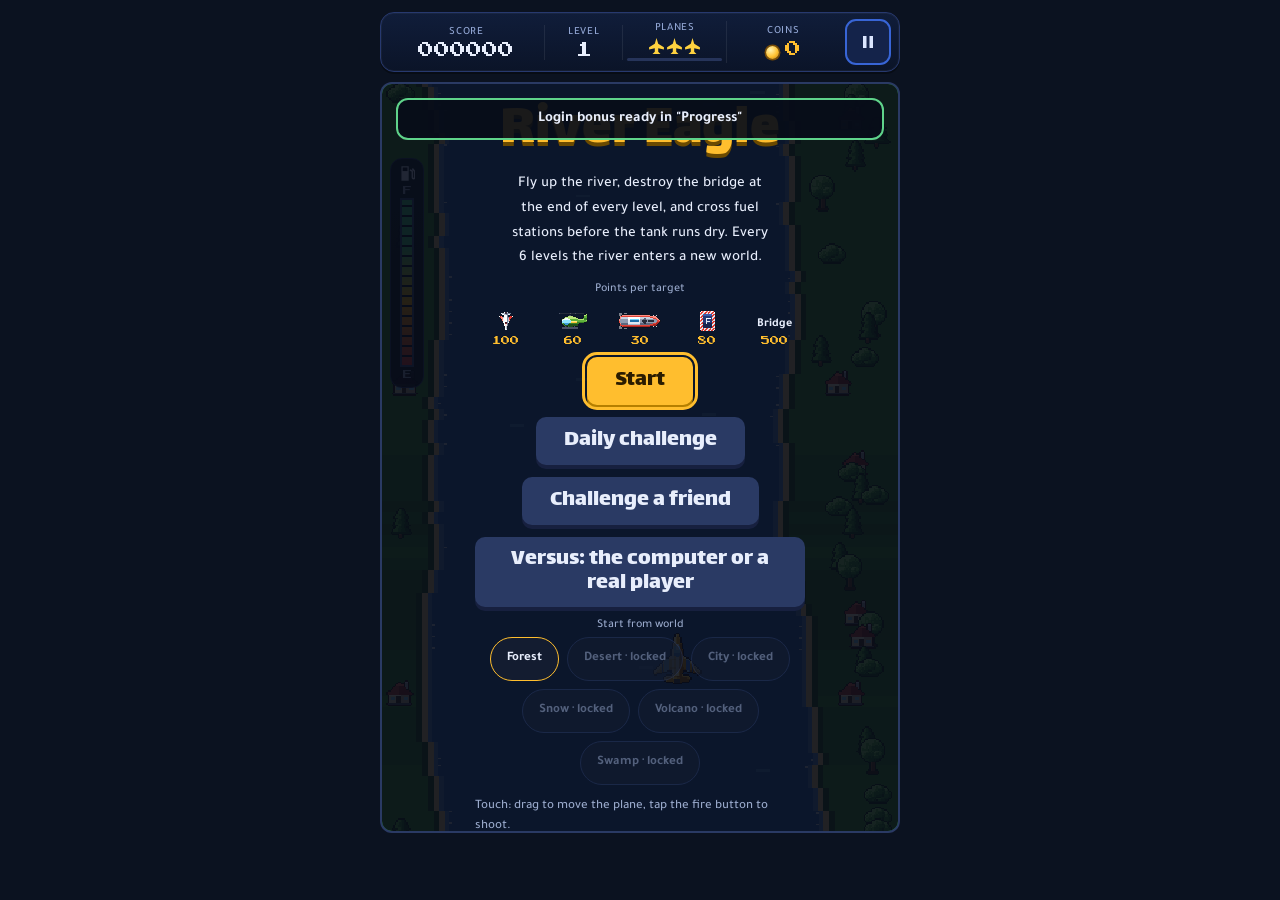
==== index.html @ c07a30f9 "Deploy web build" ====
<!doctype html>
<html lang="ar" dir="rtl">
<head>
<meta charset="utf-8">
<meta name="viewport" content="width=device-width,initial-scale=1,maximum-scale=1,viewport-fit=cover">
<meta name="theme-color" content="#0b1220">
<link rel="manifest" href="manifest.webmanifest">
<link rel="icon" href="icon.svg" type="image/svg+xml">
<title>نسر النهر</title>
  <script type="module" crossorigin src="./assets/main-BasZvUx_.js"></script>
  <link rel="modulepreload" crossorigin href="./assets/music-DM7tjJRj.js">
  <link rel="stylesheet" crossorigin href="./assets/main-DA-NVvBD.css">
</head>
<body>
<div id="app" dir="rtl" lang="ar">
  <header class="hud">
    <div class="stat"><span class="lbl" data-i18n="hud.score"></span><span class="num" id="score">0</span></div>
    <div class="stat"><span class="lbl" data-i18n="hud.level"></span><span class="num" id="level">1</span></div>
    <div class="stat">
      <span class="lbl" data-i18n="hud.planes"></span>
      <div class="lives" id="lives" dir="ltr"></div>
      <div class="lifebar" data-i18n-title="hud.lifeBar"><i id="lifeFill"></i></div>
    </div>
    <div class="stat"><span class="lbl" data-i18n="hud.coins"></span><span class="num coinnum" id="coins">0</span></div>
    <button class="iconbtn" id="pauseBtn" type="button" data-i18n-aria="hud.pause">
      <svg viewBox="0 0 14 14" width="14" height="14" aria-hidden="true"><rect x="2" y="1" width="3.5" height="12" fill="currentColor"/><rect x="8.5" y="1" width="3.5" height="12" fill="currentColor"/></svg>
    </button>
  </header>

  <main class="stage" id="stage">
    <canvas id="cv" width="360" height="520" data-i18n-aria="hud.canvasAria"></canvas>
    <div class="banner" id="banner" aria-live="polite"></div>
    <div class="buffs" id="buffs"></div>
    <div class="mult" id="mult" hidden></div>
    <div class="hint" id="hint" hidden aria-live="polite"></div>
    <div class="toast" id="toast" hidden role="status" aria-live="polite"></div>
    <div class="gauge" id="gauge">
      <span class="gl" data-i18n-aria="hud.fuel" role="img"><svg viewBox="0 0 12 14" width="15" height="17" aria-hidden="true"><path d="M1 1h6v12H1z" fill="currentColor"/><path d="M8 4l2 1.2v5a1 1 0 0 0 2 0V5.2L10 3" fill="none" stroke="currentColor" stroke-width="1.3"/><rect x="2" y="2" width="4" height="3" fill="#0b1220"/></svg></span>
      <div class="meter"><span>E</span><div class="bar"><i id="fuelFill"></i></div><span>F</span></div>
    </div>
    <button class="special" id="special" type="button" hidden data-i18n-aria="hud.specialAria"></button>
    <div class="dock" id="dock" hidden>
      <div class="dock-fire" id="dockFire"></div>
      <div class="dock-mid">
        <span class="dm-label" data-i18n="hud.mission"></span>
        <div class="dm-top"><span class="dm-title" id="cpTitle"></span></div>
        <div class="cp-bar"><i id="cpFill"></i></div>
        <div class="dm-nums" id="cpNums"></div>
      </div>
      <div class="dock-mode">
        <span class="dm-label" data-i18n="hud.fireMode"></span>
        <div class="seg2" id="fireMode" role="group" data-i18n-aria="hud.fireMode">
          <button type="button" id="fmManual" data-i18n="hud.fmManual"></button>
          <button type="button" id="fmAuto" data-i18n="hud.fmAuto"></button>
        </div>
      </div>
    </div>
    <button class="autotog" id="autoTog" type="button" aria-pressed="false"></button>
    <button class="fire" id="fire" type="button" data-i18n="hud.fire" data-i18n-aria="hud.fireAria"></button>

    <section class="panel" id="menu">
      <div class="card">
        <h1 data-i18n="app.title"></h1>
        <p class="lead" data-i18n="menu.lead"></p>
        <div class="legend">
          <span class="lbl" data-i18n="menu.points"></span>
          <div class="pts" id="pts"></div>
        </div>
        <button class="btn" id="start" type="button" data-i18n="menu.start"></button>
        <button class="btn alt" id="dailyBtn" type="button" data-i18n="menu.daily"></button>
        <button class="btn alt" id="vsBtn" type="button" data-i18n="menu.versus"></button>
        <button class="btn alt" id="duelBtn" type="button" data-i18n="menu.duel"></button>
        <div class="pick">
          <span class="lbl" data-i18n="menu.startFrom"></span>
          <div class="opts" id="worldPick"></div>
        </div>
        <ul class="how">
          <li data-i18n="menu.howTouch"></li>
          <li data-i18n="menu.howKeys"></li>
          <li data-i18n="menu.howLives" data-i18n-params='{"score":5000}'></li>
          <li data-i18n="menu.howPower"></li>
        </ul>
        <div class="best">
          <span><span data-i18n="menu.best"></span> <b id="best">0</b></span>
          <div class="opts">
            <button class="chip" id="hangarBtn" type="button"></button>
            <button class="chip" id="progressBtn" type="button"></button>
            <button class="chip" id="settingsBtn" type="button" data-i18n="menu.settings"></button>
            <button class="chip" id="hallBtn" type="button" data-i18n="menu.hall"></button>
          </div>
        </div>
      </div>
    </section>

    <section class="panel" id="pause" hidden>
      <div class="card">
        <h2 data-i18n="pause.title"></h2>
        <button class="btn" id="resume" type="button" data-i18n="pause.resume"></button>
        <div class="opts">
          <button class="chip" id="pauseSettings" type="button" data-i18n="menu.settings"></button>
          <button class="chip" id="pauseQuit" type="button" data-i18n="pause.menu"></button>
        </div>
      </div>
    </section>

    <section class="panel" id="over" hidden>
      <div class="card">
        <h2 data-i18n="over.title"></h2>
        <div class="result">
          <div><span class="lbl" data-i18n="over.score"></span><b id="goScore">0</b></div>
          <div><span class="lbl" data-i18n="over.level"></span><b id="goLevel">1</b></div>
        </div>
        <p class="newbest" id="goNew" hidden data-i18n="over.newBest"></p>
        <p class="lbl" id="goPractice" hidden data-i18n="over.practice"></p>
        <form class="nameform" id="nameForm" hidden>
          <label class="lbl" for="nameInput" data-i18n="over.nameLabel"></label>
          <div class="row">
            <input id="nameInput" maxlength="12" autocomplete="off" data-i18n-ph="over.namePlaceholder">
            <button class="chip" type="submit" data-i18n="over.nameSave"></button>
          </div>
        </form>
        <p class="goal" id="goGoal"></p>
        <div class="publish" id="publishRow" hidden>
          <input id="pubName" maxlength="12" autocomplete="off" hidden data-i18n-ph="over.namePlaceholder">
          <button class="chip" id="publishBtn" type="button" data-i18n="over.publish"></button>
          <span class="lbl" id="publishStatus"></span>
        </div>
        <div class="hof" id="hofOver"></div>
        <button class="btn alt" id="overContinue" type="button" hidden data-i18n="ad.continue"></button>
        <button class="chip" id="overNoAds" type="button" hidden data-i18n="shop.removeAdsShort"></button>
        <button class="btn" id="again" type="button" data-i18n="over.again"></button>
      </div>
    </section>

    <section class="panel" id="levelEnd" hidden>
      <div class="card">
        <h2 id="leTitle"></h2>
        <div class="stars" id="leStars" role="img"></div>
        <ul class="starlist" id="leList"></ul>
        <p class="goal" id="leCoins"></p>
        <div class="result three">
          <div><span class="lbl" data-i18n="level.score"></span><b id="leScore">0</b></div>
          <div><span class="lbl" data-i18n="level.fuel"></span><b id="leFuel">0</b></div>
          <div><span class="lbl" data-i18n="level.deaths"></span><b id="leDeaths">0</b></div>
        </div>
        <button class="btn alt" id="leDouble" type="button" hidden data-i18n="ad.double"></button>
        <button class="btn" id="leNext" type="button" data-i18n="level.next"></button>
      </div>
    </section>

    <section class="panel" id="hangar" hidden>
      <div class="card">
        <h2 data-i18n="hangar.title"></h2>
        <p class="coinsline"><span data-i18n="hangar.coins"></span> <b id="hgCoins">0</b></p>
        <h3 class="hgh" data-i18n="hangar.upgrades"></h3>
        <div class="hglist" id="hgUp"></div>
        <h3 class="hgh" data-i18n="hangar.weapons"></h3>
        <div class="hglist" id="hgWeapons"></div>
        <h3 class="hgh" data-i18n="hangar.skins"></h3>
        <p class="lbl hintline" data-i18n="hangar.skinNote"></p>
        <div class="skins" id="hgSkins"></div>
        <button class="btn" id="hgBack" type="button" data-i18n="hall.back"></button>
      </div>
    </section>

    <section class="panel" id="settings" hidden>
      <div class="card">
        <h2 data-i18n="set.title"></h2>
        <div class="setlist">
          <label class="setrow"><span data-i18n="set.sfx"></span><input type="range" id="setSfx" min="0" max="100" step="5"></label>
          <label class="setrow"><span data-i18n="set.music"></span><input type="range" id="setMusic" min="0" max="100" step="5"></label>
          <label class="setrow"><span data-i18n="set.sens"></span><input type="range" id="setSens" min="8" max="16" step="1"></label>
          <div class="setrow"><span data-i18n="set.hand"></span>
            <span class="seg">
              <button class="chip" id="setHandR" type="button" aria-pressed="true" data-i18n="set.handRight"></button>
              <button class="chip" id="setHandL" type="button" aria-pressed="false" data-i18n="set.handLeft"></button>
            </span>
          </div>
          <p class="lbl hintline" data-i18n="set.handHint"></p>
          <div class="setrow"><span data-i18n="set.vibration"></span><button class="switch" id="setVib" type="button" role="switch" aria-checked="true"></button></div>
          <div class="setrow"><span data-i18n="set.auto"></span><button class="switch" id="setAuto" type="button" role="switch" aria-checked="false"></button></div>
          <div class="setrow"><span data-i18n="set.oneHand"></span><button class="switch" id="setOne" type="button" role="switch" aria-checked="false"></button></div>
          <div class="setrow"><span data-i18n="set.reduceFx"></span><button class="switch" id="setFx" type="button" role="switch" aria-checked="false"></button></div>
          <p class="lbl hintline" data-i18n="set.reduceFxHint"></p>
          <div class="setrow"><span data-i18n="opt.language"></span><button class="chip" id="setLang" type="button"></button></div>
          <div id="shopBox" hidden>
            <h3 class="sub" data-i18n="shop.title"></h3>
            <div class="setrow"><button class="chip wide" id="shop_remove_ads" type="button"></button></div>
            <div class="setrow"><button class="chip wide" id="shop_skin_pack" type="button"></button></div>
            <div class="setrow"><button class="chip" id="shopRestore" type="button" data-i18n="shop.restore"></button></div>
            <p class="lbl hintline" data-i18n="shop.hint"></p>
            <div class="setrow"><span data-i18n="set.stats"></span><button class="switch" id="setStats" type="button" role="switch" aria-checked="true"></button></div>
            <p class="lbl hintline" data-i18n="set.statsHint"></p>
            <div class="setrow"><button class="chip" id="shopPrivacyOpts" type="button" hidden data-i18n="shop.privacyOptions"></button></div>
          </div>
          <div class="setrow legal"><a class="chip" id="legalPrivacy" href="privacy.html" target="_blank" rel="noopener" data-i18n="legal.privacy"></a><a class="chip" href="licenses.html" target="_blank" rel="noopener" data-i18n="legal.licenses"></a></div>
          <div class="setrow"><button class="chip" id="deleteData" type="button" data-i18n="legal.deleteData"></button></div>
          <p class="lbl hintline" id="deleteStatus" data-i18n="legal.deleteHint"></p>
          <div class="setrow"><button class="chip" id="setTutorial" type="button" data-i18n="set.replayTutorial"></button></div>
        </div>
        <button class="btn" id="setBack" type="button" data-i18n="hall.back"></button>
      </div>
    </section>

    <section class="panel" id="hall" hidden>
      <div class="card">
        <h2 data-i18n="hall.title"></h2>
        <div class="tabs" id="hallTabs" role="tablist">
          <button class="chip" type="button" role="tab" data-board="local" data-i18n="board.local"></button>
          <button class="chip" type="button" role="tab" data-board="daily" data-i18n="board.daily"></button>
          <button class="chip" type="button" role="tab" data-board="weekly" data-i18n="board.weekly"></button>
          <button class="chip" type="button" role="tab" data-board="all" data-i18n="board.all"></button>
        </div>
        <p class="lbl hintline" id="hallNote"></p>
        <div class="hof" id="hofBox"></div>
        <button class="btn" id="hallBack" type="button" data-i18n="hall.back"></button>
      </div>
    </section>

    <section class="panel" id="daily" hidden>
      <div class="card">
        <h2 data-i18n="daily.title"></h2>
        <p class="lead" id="dyInfo"></p>
        <div class="result">
          <div><span class="lbl" data-i18n="daily.attempts"></span><b id="dyLeft">3</b></div>
          <div><span class="lbl" data-i18n="daily.best"></span><b id="dyBest">0</b></div>
        </div>
        <button class="btn" id="dyPlay" type="button" data-i18n="daily.play"></button>
        <p class="lbl hintline" data-i18n="daily.rules"></p>
        <h3 class="hgh" data-i18n="board.daily"></h3>
        <p class="lbl hintline" id="dyNote"></p>
        <div class="hof" id="dyBoard"></div>
        <button class="btn" id="dyBack" type="button" data-i18n="hall.back"></button>
      </div>
    </section>

    <section class="panel" id="dailyEnd" hidden>
      <div class="card">
        <h2 data-i18n="daily.endTitle"></h2>
        <div class="result">
          <div><span class="lbl" data-i18n="over.score"></span><b id="deScore">0</b></div>
          <div><span class="lbl" data-i18n="daily.best"></span><b id="deBest">0</b></div>
        </div>
        <p class="newbest" id="deNew" hidden data-i18n="daily.newBest"></p>
        <p class="goal" id="deStatus"></p>
        <form class="nameform" id="deNameForm" hidden>
          <label class="lbl" for="deName" data-i18n="daily.nameNeeded"></label>
          <div class="row">
            <input id="deName" maxlength="12" autocomplete="off" data-i18n-ph="over.namePlaceholder">
            <button class="chip" type="submit" data-i18n="over.nameSave"></button>
          </div>
        </form>
        <p class="goal" id="deVs" hidden></p>
        <button class="chip" id="deShare" type="button" data-i18n="vs.shareDaily"></button>
        <div class="hof" id="deBoard"></div>
        <button class="btn" id="deAgain" type="button"></button>
        <button class="chip" id="deMenu" type="button" data-i18n="pause.menu"></button>
      </div>
    </section>

    <section class="panel" id="duel" hidden>
      <div class="card">
        <h2 data-i18n="duel.title"></h2>
        <p class="lead" data-i18n="duel.lead"></p>
        <h3 class="hgh" data-i18n="duel.vsBot"></h3>
        <div class="row3">
          <button class="btn alt" id="duelEasy" type="button" data-i18n="duel.easy"></button>
          <button class="btn alt" id="duelMedium" type="button" data-i18n="duel.medium"></button>
          <button class="btn alt" id="duelHard" type="button" data-i18n="duel.hard"></button>
        </div>
        <h3 class="hgh" data-i18n="duel.vsOnline"></h3>
        <button class="btn" id="duelQuick" type="button" data-i18n="duel.quick"></button>
        <div class="row">
          <button class="chip" id="duelCreate" type="button" data-i18n="duel.create"></button>
        </div>
        <div class="row">
          <input id="duelCode" maxlength="4" autocomplete="off" autocapitalize="characters" data-i18n-ph="duel.codePh" aria-label="room code">
          <button class="chip" id="duelJoin" type="button" data-i18n="duel.join"></button>
        </div>
        <p class="lbl hintline" id="duelStatus"></p>
        <button class="chip" id="duelSame" type="button" data-i18n="duel.sameDevice"></button>
        <button class="chip" id="duelBack" type="button" data-i18n="hall.back"></button>
      </div>
    </section>

    <section class="panel" id="duelWait" hidden>
      <div class="card">
        <h2 id="dwTitle"></h2>
        <p class="lead" id="dwBody"></p>
        <div class="roomcode" id="dwCode" hidden></div>
        <button class="chip" id="dwShare" type="button" hidden data-i18n="duel.share"></button>
        <button class="btn alt" id="dwCancel" type="button" data-i18n="duel.cancel"></button>
      </div>
    </section>

    <section class="panel" id="lp" hidden>
      <div class="card">
        <h2 data-i18n="lp.title"></h2>
        <ul class="how">
          <li data-i18n="lp.rule1"></li>
          <li data-i18n="lp.rule2"></li>
          <li data-i18n="lp.rule3"></li>
          <li data-i18n="lp.rule4"></li>
          <li data-i18n="lp.rule5"></li>
        </ul>
        <button class="btn" id="lpStart" type="button" data-i18n="lp.start"></button>
        <button class="chip" id="lpBack" type="button" data-i18n="hall.back"></button>
      </div>
    </section>

    <section class="panel" id="lpEnd" hidden>
      <div class="card">
        <h2 id="leWinner"></h2>
        <p class="goal" id="leNote" hidden></p>
        <div class="result">
          <div><span class="lbl" id="lpName1"></span><b id="lpS1">0</b><span class="lbl" id="lpC1"></span></div>
          <div><span class="lbl" id="lpName2"></span><b id="lpS2">0</b><span class="lbl" id="lpC2"></span></div>
        </div>
        <button class="btn" id="lpAgain" type="button" data-i18n="lp.rematch"></button>
        <button class="chip" id="lpMenu" type="button" data-i18n="pause.menu"></button>
      </div>
    </section>

    <section class="panel" id="versus" hidden>
      <div class="card">
        <h2 data-i18n="vs.title"></h2>
        <p class="lead" data-i18n="vs.lead"></p>
        <button class="btn" id="vsCreate" type="button" data-i18n="vs.create"></button>
        <h3 class="hgh" data-i18n="vs.history"></h3>
        <div class="hglist" id="vsHistory"></div>
        <button class="btn" id="vsBack" type="button" data-i18n="hall.back"></button>
      </div>
    </section>

    <section class="panel" id="vsInvite" hidden>
      <div class="card">
        <h2 id="viTitle"></h2>
        <p class="lead" id="viBody"></p>
        <p class="goal" id="viNote"></p>
        <button class="btn" id="viAccept" type="button" data-i18n="vs.accept"></button>
        <button class="chip" id="viDecline" type="button" data-i18n="vs.decline"></button>
      </div>
    </section>

    <section class="panel" id="vsEnd" hidden>
      <div class="card">
        <h2 id="veTitle"></h2>
        <div class="result">
          <div><span class="lbl" data-i18n="vs.you"></span><b id="veMine">0</b></div>
          <div><span class="lbl" id="veTheirsLbl"></span><b id="veTheirs">0</b></div>
        </div>
        <p class="newbest" id="veOutcome" hidden></p>
        <p class="goal" id="veNote"></p>
        <form class="nameform" id="veNameForm" hidden>
          <label class="lbl" for="veName" data-i18n="daily.nameNeeded"></label>
          <div class="row">
            <input id="veName" maxlength="12" autocomplete="off" data-i18n-ph="over.namePlaceholder">
            <button class="chip" type="submit" data-i18n="over.nameSave"></button>
          </div>
        </form>
        <input class="linkbox" id="veLink" readonly hidden>
        <button class="btn" id="veSend" type="button"></button>
        <div class="opts">
          <button class="chip" id="veAgain" type="button" data-i18n="vs.again"></button>
          <button class="chip" id="veNew" type="button" data-i18n="vs.new"></button>
          <button class="chip" id="veMenu" type="button" data-i18n="pause.menu"></button>
        </div>
      </div>
    </section>

    <section class="panel" id="progress" hidden>
      <div class="card">
        <h2 data-i18n="progress.title"></h2>
        <h3 class="hgh" data-i18n="login.title"></h3>
        <div class="logindays" id="pgLogin"></div>
        <button class="btn" id="pgClaim" type="button"></button>
        <h3 class="hgh" data-i18n="missions.title"></h3>
        <div class="hglist" id="pgMissions"></div>
        <h3 class="hgh" data-i18n="event.title"></h3>
        <div class="hglist" id="pgEvent"></div>
        <h3 class="hgh" id="pgAchTitle"></h3>
        <div class="hglist" id="pgAch"></div>
        <button class="btn" id="pgBack" type="button" data-i18n="hall.back"></button>
      </div>
    </section>
  </main>
  <div class="deck" id="deck"><div class="deck-side" id="deckSide"></div></div>
</div>
</body>
</html>
---- assets/main-DA-NVvBD.css ----
@font-face{font-family:Lalezar;font-style:normal;font-display:swap;font-weight:400;src:url(./lalezar-arabic-400-normal-D6_F3AeY.woff2)format("woff2"),url(./lalezar-arabic-400-normal-BT7j_n2X.woff)format("woff");unicode-range:U+6??,U+750-77F,U+870-88E,U+890-891,U+897-8E1,U+8E3-8FF,U+200C-200E,U+2010-2011,U+204F,U+2E41,U+FB50-FDFF,U+FE70-FE74,U+FE76-FEFC,U+102E0-102FB,U+10E60-10E7E,U+10EC2-10EC4,U+10EFC-10EFF,U+1EE00-1EE03,U+1EE05-1EE1F,U+1EE21-1EE22,U+1EE24,U+1EE27,U+1EE29-1EE32,U+1EE34-1EE37,U+1EE39,U+1EE3B,U+1EE42,U+1EE47,U+1EE49,U+1EE4B,U+1EE4D-1EE4F,U+1EE51-1EE52,U+1EE54,U+1EE57,U+1EE59,U+1EE5B,U+1EE5D,U+1EE5F,U+1EE61-1EE62,U+1EE64,U+1EE67-1EE6A,U+1EE6C-1EE72,U+1EE74-1EE77,U+1EE79-1EE7C,U+1EE7E,U+1EE80-1EE89,U+1EE8B-1EE9B,U+1EEA1-1EEA3,U+1EEA5-1EEA9,U+1EEAB-1EEBB,U+1EEF0-1EEF1}@font-face{font-family:Lalezar;font-style:normal;font-display:swap;font-weight:400;src:url(./lalezar-vietnamese-400-normal-ScipispP.woff2)format("woff2"),url(./lalezar-vietnamese-400-normal-DXhD3tbU.woff)format("woff");unicode-range:U+102-103,U+110-111,U+128-129,U+168-169,U+1A0-1A1,U+1AF-1B0,U+300-301,U+303-304,U+308-309,U+323,U+329,U+1EA0-1EF9,U+20AB}@font-face{font-family:Lalezar;font-style:normal;font-display:swap;font-weight:400;src:url(./lalezar-latin-ext-400-normal-Boaamuqr.woff2)format("woff2"),url(./lalezar-latin-ext-400-normal-Dq4DC2QX.woff)format("woff");unicode-range:U+100-2BA,U+2BD-2C5,U+2C7-2CC,U+2CE-2D7,U+2DD-2FF,U+304,U+308,U+329,U+1D00-1DBF,U+1E00-1E9F,U+1EF2-1EFF,U+2020,U+20A0-20AB,U+20AD-20C0,U+2113,U+2C60-2C7F,U+A720-A7FF}@font-face{font-family:Lalezar;font-style:normal;font-display:swap;font-weight:400;src:url(./lalezar-latin-400-normal-CsH8Qv7g.woff2)format("woff2"),url(./lalezar-latin-400-normal-Bm4W26Zi.woff)format("woff");unicode-range:U+??,U+131,U+152-153,U+2BB-2BC,U+2C6,U+2DA,U+2DC,U+304,U+308,U+329,U+2000-206F,U+20AC,U+2122,U+2191,U+2193,U+2212,U+2215,U+FEFF,U+FFFD}@font-face{font-family:Tajawal;font-style:normal;font-display:swap;font-weight:500;src:url(./tajawal-arabic-500-normal-BZ8ojJNu.woff2)format("woff2"),url(./tajawal-arabic-500-normal-CbVEaYEW.woff)format("woff");unicode-range:U+6??,U+750-77F,U+870-88E,U+890-891,U+897-8E1,U+8E3-8FF,U+200C-200E,U+2010-2011,U+204F,U+2E41,U+FB50-FDFF,U+FE70-FE74,U+FE76-FEFC,U+102E0-102FB,U+10E60-10E7E,U+10EC2-10EC4,U+10EFC-10EFF,U+1EE00-1EE03,U+1EE05-1EE1F,U+1EE21-1EE22,U+1EE24,U+1EE27,U+1EE29-1EE32,U+1EE34-1EE37,U+1EE39,U+1EE3B,U+1EE42,U+1EE47,U+1EE49,U+1EE4B,U+1EE4D-1EE4F,U+1EE51-1EE52,U+1EE54,U+1EE57,U+1EE59,U+1EE5B,U+1EE5D,U+1EE5F,U+1EE61-1EE62,U+1EE64,U+1EE67-1EE6A,U+1EE6C-1EE72,U+1EE74-1EE77,U+1EE79-1EE7C,U+1EE7E,U+1EE80-1EE89,U+1EE8B-1EE9B,U+1EEA1-1EEA3,U+1EEA5-1EEA9,U+1EEAB-1EEBB,U+1EEF0-1EEF1}@font-face{font-family:Tajawal;font-style:normal;font-display:swap;font-weight:500;src:url(./tajawal-latin-500-normal-CoYeBiSI.woff2)format("woff2"),url(./tajawal-latin-500-normal-DU9v6xgj.woff)format("woff");unicode-range:U+??,U+131,U+152-153,U+2BB-2BC,U+2C6,U+2DA,U+2DC,U+304,U+308,U+329,U+2000-206F,U+20AC,U+2122,U+2191,U+2193,U+2212,U+2215,U+FEFF,U+FFFD}@font-face{font-family:Tajawal;font-style:normal;font-display:swap;font-weight:700;src:url(./tajawal-arabic-700-normal-D2-eand5.woff2)format("woff2"),url(./tajawal-arabic-700-normal-9L7Zusdl.woff)format("woff");unicode-range:U+6??,U+750-77F,U+870-88E,U+890-891,U+897-8E1,U+8E3-8FF,U+200C-200E,U+2010-2011,U+204F,U+2E41,U+FB50-FDFF,U+FE70-FE74,U+FE76-FEFC,U+102E0-102FB,U+10E60-10E7E,U+10EC2-10EC4,U+10EFC-10EFF,U+1EE00-1EE03,U+1EE05-1EE1F,U+1EE21-1EE22,U+1EE24,U+1EE27,U+1EE29-1EE32,U+1EE34-1EE37,U+1EE39,U+1EE3B,U+1EE42,U+1EE47,U+1EE49,U+1EE4B,U+1EE4D-1EE4F,U+1EE51-1EE52,U+1EE54,U+1EE57,U+1EE59,U+1EE5B,U+1EE5D,U+1EE5F,U+1EE61-1EE62,U+1EE64,U+1EE67-1EE6A,U+1EE6C-1EE72,U+1EE74-1EE77,U+1EE79-1EE7C,U+1EE7E,U+1EE80-1EE89,U+1EE8B-1EE9B,U+1EEA1-1EEA3,U+1EEA5-1EEA9,U+1EEAB-1EEBB,U+1EEF0-1EEF1}@font-face{font-family:Tajawal;font-style:normal;font-display:swap;font-weight:700;src:url(./tajawal-latin-700-normal-BypgxfGb.woff2)format("woff2"),url(./tajawal-latin-700-normal-CV3bxpHe.woff)format("woff");unicode-range:U+??,U+131,U+152-153,U+2BB-2BC,U+2C6,U+2DA,U+2DC,U+304,U+308,U+329,U+2000-206F,U+20AC,U+2122,U+2191,U+2193,U+2212,U+2215,U+FEFF,U+FFFD}@font-face{font-family:"Press Start 2P";font-style:normal;font-display:swap;font-weight:400;src:url(./press-start-2p-cyrillic-ext-400-normal-CIYZrvmP.woff2)format("woff2"),url([data-uri])format("woff");unicode-range:U+460-52F,U+1C80-1C8A,U+20B4,U+2DE0-2DFF,U+A640-A69F,U+FE2E-FE2F}@font-face{font-family:"Press Start 2P";font-style:normal;font-display:swap;font-weight:400;src:url(./press-start-2p-cyrillic-400-normal-DBn7fddJ.woff2)format("woff2"),url([data-uri])format("woff");unicode-range:U+301,U+400-45F,U+490-491,U+4B0-4B1,U+2116}@font-face{font-family:"Press Start 2P";font-style:normal;font-display:swap;font-weight:400;src:url(./press-start-2p-greek-400-normal-DQfalijU.woff2)format("woff2"),url([data-uri])format("woff");unicode-range:U+370-377,U+37A-37F,U+384-38A,U+38C,U+38E-3A1,U+3A3-3FF}@font-face{font-family:"Press Start 2P";font-style:normal;font-display:swap;font-weight:400;src:url(./press-start-2p-latin-ext-400-normal-DpfYvR5A.woff2)format("woff2"),url(./press-start-2p-latin-ext-400-normal-DBgyq7ky.woff)format("woff");unicode-range:U+100-2BA,U+2BD-2C5,U+2C7-2CC,U+2CE-2D7,U+2DD-2FF,U+304,U+308,U+329,U+1D00-1DBF,U+1E00-1E9F,U+1EF2-1EFF,U+2020,U+20A0-20AB,U+20AD-20C0,U+2113,U+2C60-2C7F,U+A720-A7FF}@font-face{font-family:"Press Start 2P";font-style:normal;font-display:swap;font-weight:400;src:url(./press-start-2p-latin-400-normal-_wFEWmAB.woff2)format("woff2"),url(./press-start-2p-latin-400-normal-KLytu4cr.woff)format("woff");unicode-range:U+??,U+131,U+152-153,U+2BB-2BC,U+2C6,U+2DA,U+2DC,U+304,U+308,U+329,U+2000-206F,U+20AC,U+2122,U+2191,U+2193,U+2212,U+2215,U+FEFF,U+FFFD}:root{--ink:#0b1220;--panel:#131c30;--line:#2a3a64;--text:#e8eefc;--muted:#9aaacc;--amber:#ffbe2e;--amber-deep:#b57f00;--amber-ink:#2a1c00;--good:#5fd38a;--warn:#ffbe2e;--bad:#ff5a4d;--font-display:"Lalezar","Tajawal",system-ui,sans-serif;--font-body:"Tajawal",system-ui,sans-serif;--font-num:"Press Start 2P",ui-monospace,monospace;--lightningcss-light: ;--lightningcss-dark:initial;color-scheme:dark}*{box-sizing:border-box}body{background:var(--ink);color:var(--text);font-family:var(--font-body);padding-top:12px;padding-bottom:max(12px,env(safe-area-inset-bottom,0px));padding-left:max(16px,env(safe-area-inset-left,0px));padding-right:max(16px,env(safe-area-inset-right,0px))}#app{flex-direction:column;gap:10px;max-width:440px;margin:0 auto;display:flex}.hud{align-items:center;gap:16px;display:flex}.stat{flex-direction:column;gap:5px;min-width:0;display:flex}.lbl{color:var(--muted);font-size:12px;line-height:1}.num{font-family:var(--font-num);font-variant-numeric:tabular-nums;font-size:14px;line-height:1}.lives{align-items:center;gap:3px;min-height:16px;display:flex}.lives .mult{font-size:11px}.lifebar{background:#26345a;border-radius:2px;width:100%;height:3px;overflow:hidden}.lifebar i{background:var(--good);width:0;height:100%;display:block}.iconbtn{background:var(--panel);border:1.5px solid var(--line);width:38px;height:38px;color:var(--text);cursor:pointer;border-radius:9px;place-items:center;margin-inline-start:auto;display:grid}.iconbtn:focus-visible,.btn:focus-visible,.chip:focus-visible,.fire:focus-visible{outline:3px solid var(--amber);outline-offset:2px}.stage{aspect-ratio:9/13;border:2px solid var(--line);touch-action:none;-webkit-user-select:none;user-select:none;background:#2b63b4;border-radius:12px;position:relative;overflow:hidden}.stage canvas{width:100%;height:100%;image-rendering:pixelated;touch-action:none;display:block}.banner{z-index:2;text-align:center;pointer-events:none;white-space:pre-line;font-family:var(--font-display);color:var(--amber);text-shadow:0 4px #3b2a00,0 0 18px #00000080;opacity:0;font-size:44px;line-height:1.15;position:absolute;top:16%;left:0;right:0}.banner.bad{color:var(--bad)}.banner.show{animation:2.4s ease-out bn}@keyframes bn{0%{opacity:0;transform:translateY(10px)}12%{opacity:1;transform:none}78%{opacity:1}to{opacity:0}}.buffs{z-index:2;pointer-events:none;gap:6px;display:flex;position:absolute;top:10px;left:10px}.buff{color:var(--text);background:#070c18c7;border-radius:999px;padding:3px 9px;font-size:12px;font-weight:700}.buff.s{border:1.5px solid #7fd0ff}.buff.d{border:1.5px solid #f08a24}.gauge{z-index:2;pointer-events:none;background:#070c18b8;border-radius:9px;align-items:center;gap:10px;padding:7px 10px;display:flex;position:absolute;bottom:14px;left:12px;right:98px}.gl{font-size:13px;font-weight:700}.meter{min-width:0;font-family:var(--font-num);color:var(--muted);direction:ltr;flex:1;align-items:center;gap:6px;font-size:9px;display:flex}.bar{background:#0a1020;border:2px solid #4d5e8c;flex:1;height:14px;position:relative;overflow:hidden}.bar i{background:var(--good);width:100%;height:100%;display:block}.bar:after{content:"";background:repeating-linear-gradient(90deg,#0000 0 8px,#0a1020 8px 10px);position:absolute;inset:0}.gauge.mid .bar i{background:var(--warn)}.gauge.low .bar i{background:var(--bad)}.gauge.low{animation:.5s steps(2,end) infinite lowfuel}@keyframes lowfuel{50%{background:#78140fe6}}.fire{z-index:2;color:#fff;width:74px;height:74px;font-family:var(--font-display);touch-action:none;cursor:pointer;background:radial-gradient(circle at 35% 30%,#ff8b6b,#d93a2b);border:3px solid #ffd77a;border-radius:50%;font-size:22px;display:none;position:absolute;bottom:12px;right:12px;box-shadow:0 5px #7d1d14}.fire.on{transform:translateY(3px);box-shadow:0 2px #7d1d14}@media (hover:none) and (pointer:coarse),(any-pointer:coarse){.fire{place-items:center;display:grid}}body.tall .dock .fire{place-items:center;display:grid}.panel{z-index:4;background:#070c18e0;place-items:center;padding:16px;display:grid;position:absolute;inset:0;overflow:auto}.card{text-align:center;flex-direction:column;align-items:center;gap:12px;width:100%;max-width:330px;display:flex}.card h1,.card h2{font-family:var(--font-display);color:var(--amber);text-shadow:0 4px #6b4a00;text-wrap:balance;margin:0;font-weight:400;line-height:1}.card h1{font-size:60px}.card h2{font-size:42px}.lead{text-wrap:balance;margin:0;font-size:15px;line-height:1.65}.btn{font-family:var(--font-display);background:var(--amber);color:var(--amber-ink);box-shadow:0 4px 0 var(--amber-deep);cursor:pointer;border:0;border-radius:10px;padding:11px 28px;font-size:24px;line-height:1}.btn:active{box-shadow:0 1px 0 var(--amber-deep);transform:translateY(3px)}.opts{flex-wrap:wrap;justify-content:center;gap:8px;display:flex}.chip{font-family:var(--font-body);border:1.5px solid var(--line);background:var(--panel);color:var(--muted);cursor:pointer;border-radius:999px;padding:7px 13px;font-size:13px;font-weight:700}.chip[aria-pressed=true]{color:var(--text);border-color:var(--amber)}.how{color:var(--muted);text-align:start;gap:6px;margin:0;padding:0;font-size:13px;line-height:1.55;list-style:none;display:grid}.legend{flex-direction:column;gap:6px;width:100%;display:flex}.pts{grid-template-columns:repeat(5,1fr);gap:6px;display:grid}.pt{flex-direction:column;justify-content:flex-end;align-items:center;gap:5px;min-height:44px;font-size:12px;font-weight:700;display:flex}.pt img{width:auto;height:20px;image-rendering:pixelated}.pt b{font-family:var(--font-num);color:var(--amber);font-size:9px;font-weight:400}.best{color:var(--muted);align-items:center;gap:10px;margin:0;font-size:13px;display:flex}.best b{font-family:var(--font-num);color:var(--text);font-size:12px;font-weight:400}.result{grid-template-columns:1fr 1fr;gap:10px;width:100%;display:grid}.result div{background:var(--panel);border:1.5px solid var(--line);border-radius:10px;flex-direction:column;align-items:center;gap:7px;padding:10px 6px;display:flex}.result b{font-family:var(--font-num);font-size:14px;font-weight:400}.newbest{font-family:var(--font-display);color:var(--good);margin:0;font-size:24px}.pick{flex-direction:column;align-items:center;gap:6px;width:100%;display:flex}.hof{gap:4px;width:100%;font-size:13px;display:grid}.hofrow{background:var(--panel);text-align:start;border-radius:8px;grid-template-columns:22px 1fr auto 40px;align-items:center;gap:8px;padding:6px 10px;display:grid}.hofrow.me{outline:2px solid var(--amber)}.hofrow .c0{font-family:var(--font-num);color:var(--muted);font-size:10px}.hofrow .c1{text-overflow:ellipsis;white-space:nowrap;font-weight:700;overflow:hidden}.hofrow .c2{font-family:var(--font-num);font-size:11px}.hofrow .c3{color:var(--muted);text-align:end;font-size:12px}.nameform{text-align:start;flex-direction:column;gap:6px;width:100%;display:flex}.nameform .row{gap:8px;display:flex}.nameform input{min-width:0;font-family:var(--font-body);border:1.5px solid var(--line);background:var(--panel);color:var(--text);border-radius:8px;flex:1;padding:8px 10px;font-size:15px}.nameform input:focus-visible{outline:3px solid var(--amber);outline-offset:1px}@media (prefers-reduced-motion:reduce){.gauge.low{animation:none}}html,body{margin:0}body{font-size:14px}[hidden]{display:none!important}img{max-width:100%}html,body{min-height:100%}#app{max-width:520px}.stage{width:min(100%,69.2308vh - 54px);flex:none;width:min(100%,69.2308dvh - 54px);margin-inline:auto}.btn{min-height:48px}.chip{justify-content:center;align-items:center;min-height:44px;padding-inline:16px;display:inline-flex}.iconbtn{width:44px;height:44px}.hud{min-height:44px}.hint{z-index:3;text-align:center;pointer-events:none;border:2px solid var(--amber);color:var(--text);background:#070c18db;border-radius:12px;padding:10px 14px;font-size:16px;font-weight:700;line-height:1.45;position:absolute;top:28%;left:14px;right:14px}.goal{color:var(--amber);margin:0;font-size:14px;font-weight:700;line-height:1.5}.result.three{grid-template-columns:repeat(3,1fr)}.setlist{text-align:start;flex-direction:column;gap:4px;width:100%;display:flex}.setrow{justify-content:space-between;align-items:center;gap:12px;min-height:44px;font-size:14px;font-weight:700;display:flex}.setrow input[type=range]{min-width:0;height:44px;accent-color:var(--amber);background:0 0;flex:0 0 46%}.hintline{margin:0 0 6px;font-weight:400}.switch{cursor:pointer;background:0 0;border:0;flex:none;width:56px;height:44px;position:relative}.switch:before{content:"";inset-inline-start:0;border:1.5px solid var(--line);background:#26345a;border-radius:999px;width:56px;height:28px;position:absolute;top:8px}.switch:after{content:"";top:12px;background:#9aaacc;border-radius:50%;width:20px;height:20px;transition:transform .15s,background .15s;position:absolute;inset-inline-start:4px}.switch[aria-checked=true]:before{background:var(--amber-deep);border-color:var(--amber)}.switch[aria-checked=true]:after{background:#fff;transform:translate(28px)}[dir=rtl] .switch[aria-checked=true]:after{transform:translate(-28px)}.switch:focus-visible{outline:3px solid var(--amber);outline-offset:2px;border-radius:12px}input[type=range]:focus-visible{outline:3px solid var(--amber);outline-offset:2px}.stars{direction:ltr;justify-content:center;gap:10px;font-size:52px;line-height:1;display:flex}.stars .on{color:var(--amber);text-shadow:0 3px #6b4a00}.stars .off{color:#3a4a74}.starlist{text-align:start;gap:6px;width:100%;margin:0;padding:0;font-size:14px;list-style:none;display:grid}.starlist li{background:var(--panel);border-radius:8px;align-items:center;gap:10px;min-height:44px;padding:8px 10px;display:flex}.starlist li b{font-family:var(--font-num);text-align:center;width:1.4em;font-size:12px;font-weight:400}.starlist li.ok b{color:var(--good)}.starlist li.no{color:var(--muted)}.starlist li.no b{color:var(--bad)}body.reduce-fx .gauge.low{animation:none}body.one-hand .fire{display:none!important}.chip[aria-disabled=true]{opacity:.45;cursor:not-allowed}@media (prefers-reduced-motion:reduce){.banner.show{animation-duration:10ms}}.hud{gap:12px}.stat{flex:none}.scorerow{align-items:center;gap:6px;display:flex}.mult{z-index:2;pointer-events:none;font-family:var(--font-num);background:var(--amber);color:var(--amber-ink);box-shadow:0 3px 0 var(--amber-deep);border-radius:8px;padding:6px 8px;font-size:13px;line-height:1;position:absolute;top:10px;right:10px}.coinnum{color:var(--amber)}.pulse{animation:.7s ease-out pulse}@keyframes pulse{0%{filter:brightness(1.6);transform:scale(1.5)}to{filter:none;transform:none}}.buff.m{border:1.5px solid #6fe08c}.buff.t{border:1.5px solid #b79cff}.buffs{flex-wrap:wrap;max-width:75%}.special{z-index:2;color:#fff;min-width:74px;height:44px;font-family:var(--font-display);touch-action:none;cursor:pointer;background:linear-gradient(#5aa8ff,#2b63d9);border:2.5px solid #bfe3ff;border-radius:22px;padding:0 12px;font-size:17px;display:none;position:absolute;bottom:96px;right:12px;box-shadow:0 4px #14388a}.special.empty{filter:grayscale(.9)brightness(.7)}@media (hover:none) and (pointer:coarse){.special:not([hidden]){place-items:center;display:grid}}.coinsline{color:var(--muted);margin:0;font-size:15px}.coinsline b{font-family:var(--font-num);color:var(--amber);margin-inline-start:6px;font-size:14px;font-weight:400}.hgh{font-family:var(--font-display);color:var(--text);align-self:flex-start;margin:6px 0 0;font-size:20px;font-weight:400}.hglist{gap:8px;width:100%;display:grid}.hgrow{background:var(--panel);text-align:start;border:1.5px solid #0000;border-radius:10px;justify-content:space-between;align-items:center;gap:10px;padding:8px 10px;display:flex}.hgrow.on{border-color:var(--amber)}.hginfo{flex-direction:column;gap:3px;min-width:0;display:flex}.hginfo b{font-size:14px}.hginfo .lbl{font-size:12px;line-height:1.4}.hginfo .dim{opacity:.7}.pips{letter-spacing:2px;color:var(--amber);text-align:start;direction:ltr;font-size:12px}.hgrow .chip{flex:none;font-size:12px}.skins{grid-template-columns:repeat(3,1fr);gap:8px;width:100%;display:grid}.skin{border:1.5px solid var(--line);background:var(--panel);min-height:44px;color:var(--text);cursor:pointer;font-family:var(--font-body);border-radius:10px;flex-direction:column;align-items:center;gap:4px;padding:8px 4px;display:flex}.skin canvas{image-rendering:pixelated}.skin .sname{font-size:12px;font-weight:700}.skin .lbl{font-size:11px}.skin.on{border-color:var(--amber)}.skin.locked{opacity:.8}.skin[aria-disabled=true],.hgrow .chip[aria-disabled=true]{opacity:.45;cursor:not-allowed}.btn.alt{color:var(--text);background:#2a3a64;box-shadow:0 4px #17203f}.btn[aria-disabled=true],.chip[aria-disabled=true]{opacity:.5;cursor:not-allowed}.toast{z-index:5;text-align:center;pointer-events:none;border:2px solid var(--good);color:var(--text);background:#070c18eb;border-radius:12px;padding:10px 14px;font-size:15px;font-weight:700;position:absolute;top:14px;left:14px;right:14px}.tabs{flex-wrap:wrap;justify-content:center;gap:6px;display:flex}.tabs .chip[aria-selected=true]{color:var(--text);border-color:var(--amber)}.hofrow.withact{grid-template-columns:22px 1fr auto 40px 32px}.flag{min-width:32px;min-height:32px;color:var(--muted);cursor:pointer;background:0 0;border:0;font-size:16px}.rowmenu{flex-wrap:wrap;justify-content:center;gap:6px;padding:6px 4px;display:flex}.rowmenu .chip{min-height:36px;font-size:12px}.publish{flex-direction:column;align-items:center;gap:6px;display:flex}.logindays{grid-template-columns:repeat(7,1fr);gap:4px;width:100%;display:grid}.lday{background:var(--panel);border:1.5px solid #0000;border-radius:8px;flex-direction:column;align-items:center;gap:3px;padding:6px 2px;font-size:10px;display:flex}.lday .lbl{font-size:10px}.lday b{font-family:var(--font-num);color:var(--amber);font-size:9px;font-weight:400}.lday.got{opacity:.55}.lday.now{border-color:var(--amber)}.bar2{background:#0a1020;border:1.5px solid #3a4a74;border-radius:8px;min-width:120px;height:16px;position:relative;overflow:hidden}.bar2 i{background:var(--good);opacity:.85;position:absolute;inset:0 auto 0 0}.bar2 span{text-align:center;font-size:11px;font-weight:700;line-height:13px;display:block;position:relative}.reward{font-family:var(--font-num);color:var(--amber);flex:none;font-size:11px}.hglist .hginfo{flex:1}.linkbox{width:100%;font-family:var(--font-body);border:1.5px solid var(--line);background:var(--panel);color:var(--text);text-align:start;direction:ltr;border-radius:8px;padding:8px 10px;font-size:12px}body.versus .buffs,body.versus .mult,body.versus #banner,body.versus .hint,body.versus .hud .stat,body.versus .gauge,body.versus .special,body.versus:not(.solo) .fire{display:none!important}body.versus .hud{justify-content:flex-end}.autotog{z-index:2;min-width:92px;height:44px;color:var(--muted);font-family:var(--font-body);touch-action:manipulation;cursor:pointer;background:#070c18d1;border:2.5px solid #5a6a96;border-radius:22px;padding:0 12px;font-size:13px;font-weight:700;display:none;position:absolute;bottom:58px;right:98px}.autotog.on{border-color:var(--good);color:var(--text);background:#14462dd9}@media (hover:none) and (pointer:coarse){.autotog{place-items:center;display:grid}}body.one-hand .autotog,body.versus:not(.solo) .autotog{display:none!important}.seg{flex:none;gap:6px;display:flex}.seg .chip{padding-inline:12px;font-size:12px}.seg .chip[aria-pressed=true]{color:var(--text);border-color:var(--amber)}body.fire-left .fire,body.fire-left .special{left:12px;right:auto}body.fire-left .autotog{left:98px;right:auto}.gauge{flex-direction:column;align-items:center;gap:4px;width:34px;height:min(46%,230px);padding:6px 3px 8px;inset:74px auto auto 8px}.gauge .gl{font-size:10px;line-height:1}.meter{flex-direction:column-reverse;align-items:center;gap:3px;width:100%;height:100%;min-height:0}.bar{flex:1;width:14px;height:auto;min-height:0}.bar i{width:100%;position:absolute;bottom:0;left:0;right:0}.bar:after{background:repeating-linear-gradient(0deg,#0000 0 8px,#0a1020 8px 10px)}body:not(.fire-left) .gauge{left:auto;right:8px}.deck{direction:ltr;flex:1;min-height:0;display:none}body.deck-on .deck{align-items:stretch;gap:10px;padding:10px 2px 14px;display:flex}body:not(.fire-left).deck-on .deck{flex-direction:row-reverse}.deck-side{flex-direction:column;flex:1;justify-content:center;gap:10px;min-width:0;display:flex}body.deck-on .fire{border-radius:22px;flex:1.7;width:auto;height:auto;min-height:88px;font-size:30px;position:static}body.deck-on .special,body.deck-on .autotog{width:100%;min-width:0;height:48px;position:static}body.one-hand .deck,body.versus .deck{display:none!important}.chip.wide{text-align:center;width:100%}.sub{opacity:.85;margin:10px 0 2px;font-size:14px}#overContinue,#leDouble{margin-bottom:8px}#overNoAds{margin:0 auto 8px;display:block}.legal{flex-wrap:wrap;gap:8px;display:flex}.legal .chip{text-decoration:none;display:inline-block}body.tall .fire{width:108px;height:108px;bottom:max(22px,env(safe-area-inset-bottom,0px));font-size:26px}body.tall .special{bottom:150px}body.tall .autotog{min-width:100px;height:48px;bottom:34px;right:132px}body.tall.fire-left .autotog{left:132px;right:auto}.row3{grid-template-columns:repeat(3,1fr);gap:8px;margin:6px 0;display:grid}.row3 .btn{padding-inline:6px}.roomcode{font-family:var(--font-num);letter-spacing:.35em;text-align:center;border:2px dashed var(--amber);direction:ltr;border-radius:12px;margin:8px 0;padding:12px 0 12px .35em;font-size:38px}#duelCode{text-transform:uppercase;text-align:center;letter-spacing:.3em;flex:1;min-width:0}html,body{overflow-x:hidden}input,select,textarea{font-size:16px}.hud{background:linear-gradient(#101d3a,#0b1428);border:1.5px solid #27396f;border-radius:14px;gap:0;padding:6px 8px;box-shadow:inset 0 0 0 1px #ffffff0a,0 2px #00000059}.hud .stat{text-align:center;border-inline-end:1px solid #ffffff14;flex:1;align-items:center;gap:4px;padding:2px 4px}.hud .stat:first-child{flex:1.7}.hud .stat:nth-child(2){flex:.8}.hud .stat:nth-child(3){flex:1.1}.hud .stat:nth-child(4){border-inline-end:none;flex:1.2}.hud .lbl{letter-spacing:.06em;text-transform:uppercase;color:#8fa3d0;font-size:11px}.hud .num{font-size:16px}.hud .coinnum:before{content:"";vertical-align:-2px;background:radial-gradient(circle at 35% 30%,#fff3b0,#ffc233 55%,#b9780a);border-radius:50%;width:13px;height:13px;margin-inline-end:6px;display:inline-block;box-shadow:0 0 0 1.5px #7a4d05}.hud .iconbtn{color:#dbe6ff;background:#14234a;border:2px solid #3865d6;border-radius:11px;flex:none;width:46px;height:46px;margin-inline-start:6px}.lives{justify-content:center}.gauge{background:linear-gradient(#0b1228e6,#080d1ce6);border:1.5px solid #27396f;border-radius:12px}.gauge .gl{color:#dbe6ff;place-items:center;font-size:0;display:grid}.bar{border-color:#3a4f86}.bar i{background:linear-gradient(#43d17a 28%,#ffb300 62%,#e53935 100%);background-size:100% calc(100% / var(--f,1));background-position:bottom;background-repeat:no-repeat}.gauge.mid .bar i,.gauge.low .bar i{background:linear-gradient(#43d17a 28%,#ffb300 62%,#e53935 100%);background-size:100% calc(100% / var(--f,1));background-position:bottom}.dock{z-index:3;direction:ltr;background:linear-gradient(#0e1830f5,#080e1ef5);border:2px solid #2a3f78;border-radius:16px;align-items:center;gap:10px;padding:9px 10px;display:none;position:absolute;bottom:8px;left:8px;right:8px;box-shadow:0 0 0 1px #0000008c,0 0 18px #3c6eff38}body.tall:not(.versus) .dock:not([hidden]){display:flex}body:not(.fire-left) .dock{flex-direction:row-reverse}.dock .dock-fire{flex:none;place-items:center;display:grid}.dock .fire{width:84px;height:84px;margin:0;font-size:22px;position:static}.dock .dock-mid{direction:ltr;flex-direction:column;flex:1;gap:3px;min-width:0;display:flex}.dm-label{letter-spacing:.12em;color:#8fa3d0;text-transform:uppercase;font-size:10px;font-weight:700}.dm-top{justify-content:space-between;align-items:center;gap:6px;min-height:24px;display:flex}.dm-title{color:#f2f6ff;white-space:nowrap;text-overflow:ellipsis;text-transform:uppercase;font-size:13px;font-weight:800;overflow:hidden}.dm-chip .mult{position:static}.dock .cp-bar{background:#1a2748;border:1px solid #2c3f73;border-radius:6px;flex:none;width:100%;height:10px;overflow:hidden}.cp-bar i{background:linear-gradient(#ffd23f,#f5a623);width:0;height:100%;transition:width .25s linear;display:block}.cp-bar i.bridge{background:linear-gradient(#ffa05a,#ff7a2a)}.cp-bar i.boss{background:linear-gradient(#7fe0a2,#3fbf73)}.cp-bar i.boss.p1{background:linear-gradient(#ffd23f,#e0a010)}.cp-bar i.boss.p2{background:linear-gradient(#ff7b6e,#e23d2f)}.dm-nums{font-family:var(--font-num);color:#c3d0ee;letter-spacing:.04em;font-size:11px}.dock .dock-mode{direction:ltr;background:#ffffff0a;border:1px solid #2c3f73;border-radius:12px;flex-direction:column;flex:none;align-items:stretch;gap:5px;padding:7px 8px;display:flex}.seg2{border:1.5px solid #3a4f86;border-radius:9px;display:flex;overflow:hidden}.seg2 button{color:#9db0da;min-height:34px;font:700 11px/1 var(--font-body);letter-spacing:.04em;cursor:pointer;touch-action:manipulation;background:#101a36;border:0;flex:1;padding:0 9px}.seg2 button[aria-pressed=true]{color:#fff;background:linear-gradient(#3d8bff,#2a63d9)}body.tall .autotog,body:not(.tall) .dock-mode,body:not(.tall) .dock{display:none}body.one-hand .dock-mode,body.one-hand .dock .dock-fire{visibility:hidden}body.versus .dock{display:none!important}body.tall .special{min-width:120px;height:50px;font-size:17px;bottom:150px;left:14px;right:auto}body.tall:not(.fire-left) .special{left:auto;right:14px}body.tall .buffs{max-width:48%;inset:auto auto 150px 150px}body.tall:not(.fire-left) .buffs{left:auto;right:150px}.dock .fire{width:76px;height:76px;font-size:20px}.dock{gap:8px;padding:8px 9px}.dock .dock-mode{padding:6px}.seg2 button{min-height:32px;padding:0 7px;font-size:10.5px}.dm-title{font-size:12px}.dm-nums{white-space:nowrap}.dm-top{min-height:18px}body.tall .mult{top:auto;bottom:150px;right:14px}body.tall.fire-left .mult{left:auto;right:14px}body.tall:not(.fire-left) .mult{left:14px;right:auto}.dock{pointer-events:none}.dock .fire,.dock .seg2,.dock .seg2 button,.dock button{pointer-events:auto}
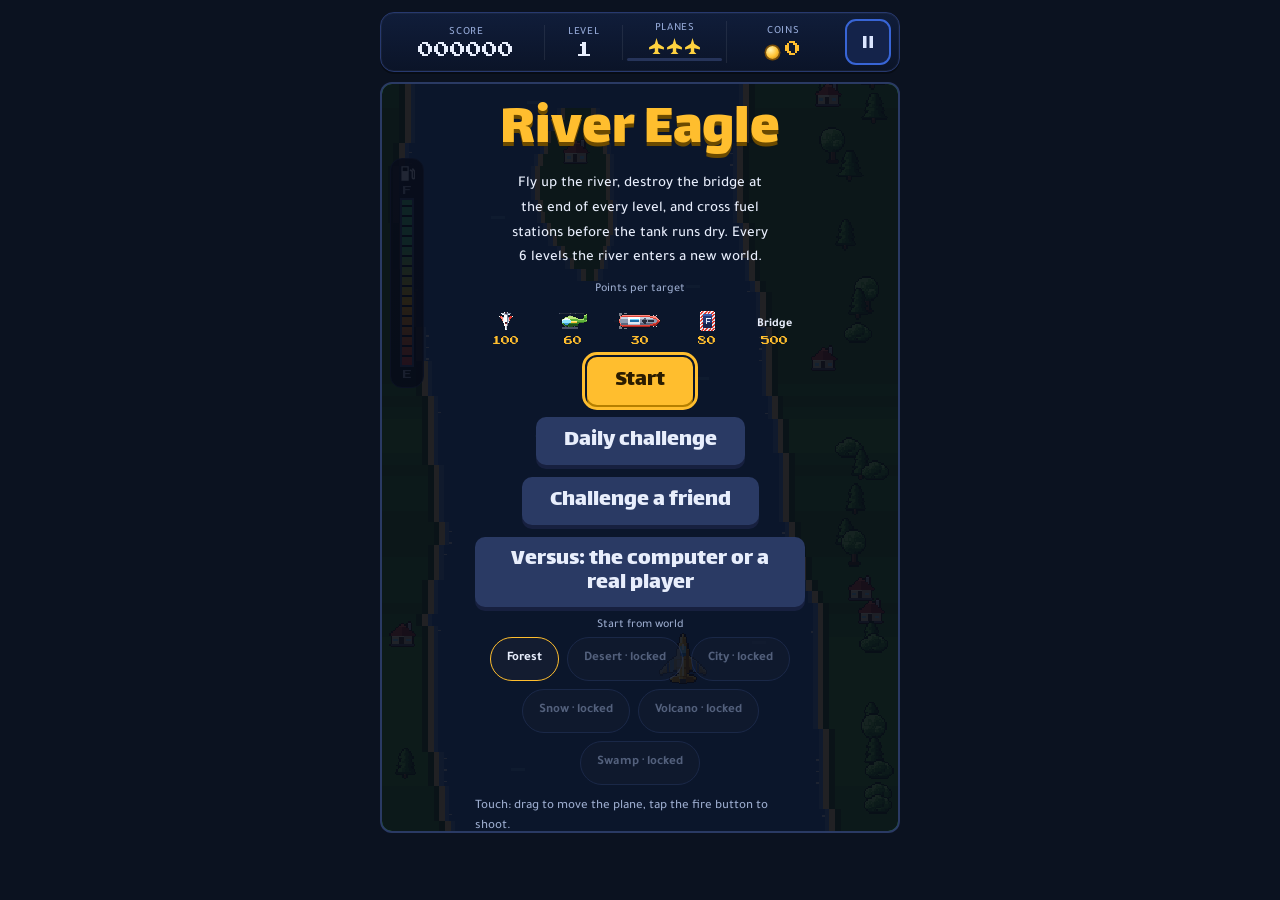
==== commit 8aa8117d: "Deploy web build" ====
--- a/index.html
+++ b/index.html
@@ -1,18 +1,18 @@
 <!doctype html>
-<html lang="ar" dir="rtl">
+<html lang="en" dir="ltr">
 <head>
 <meta charset="utf-8">
 <meta name="viewport" content="width=device-width,initial-scale=1,maximum-scale=1,viewport-fit=cover">
 <meta name="theme-color" content="#0b1220">
 <link rel="manifest" href="manifest.webmanifest">
 <link rel="icon" href="icon.svg" type="image/svg+xml">
-<title>نسر النهر</title>
-  <script type="module" crossorigin src="./assets/main-BasZvUx_.js"></script>
+<title>River Eagle</title>
+  <script type="module" crossorigin src="./assets/main-SuvOujy8.js"></script>
   <link rel="modulepreload" crossorigin href="./assets/music-DM7tjJRj.js">
   <link rel="stylesheet" crossorigin href="./assets/main-DA-NVvBD.css">
 </head>
 <body>
-<div id="app" dir="rtl" lang="ar">
+<div id="app" dir="ltr" lang="en">
   <header class="hud">
     <div class="stat"><span class="lbl" data-i18n="hud.score"></span><span class="num" id="score">0</span></div>
     <div class="stat"><span class="lbl" data-i18n="hud.level"></span><span class="num" id="level">1</span></div>
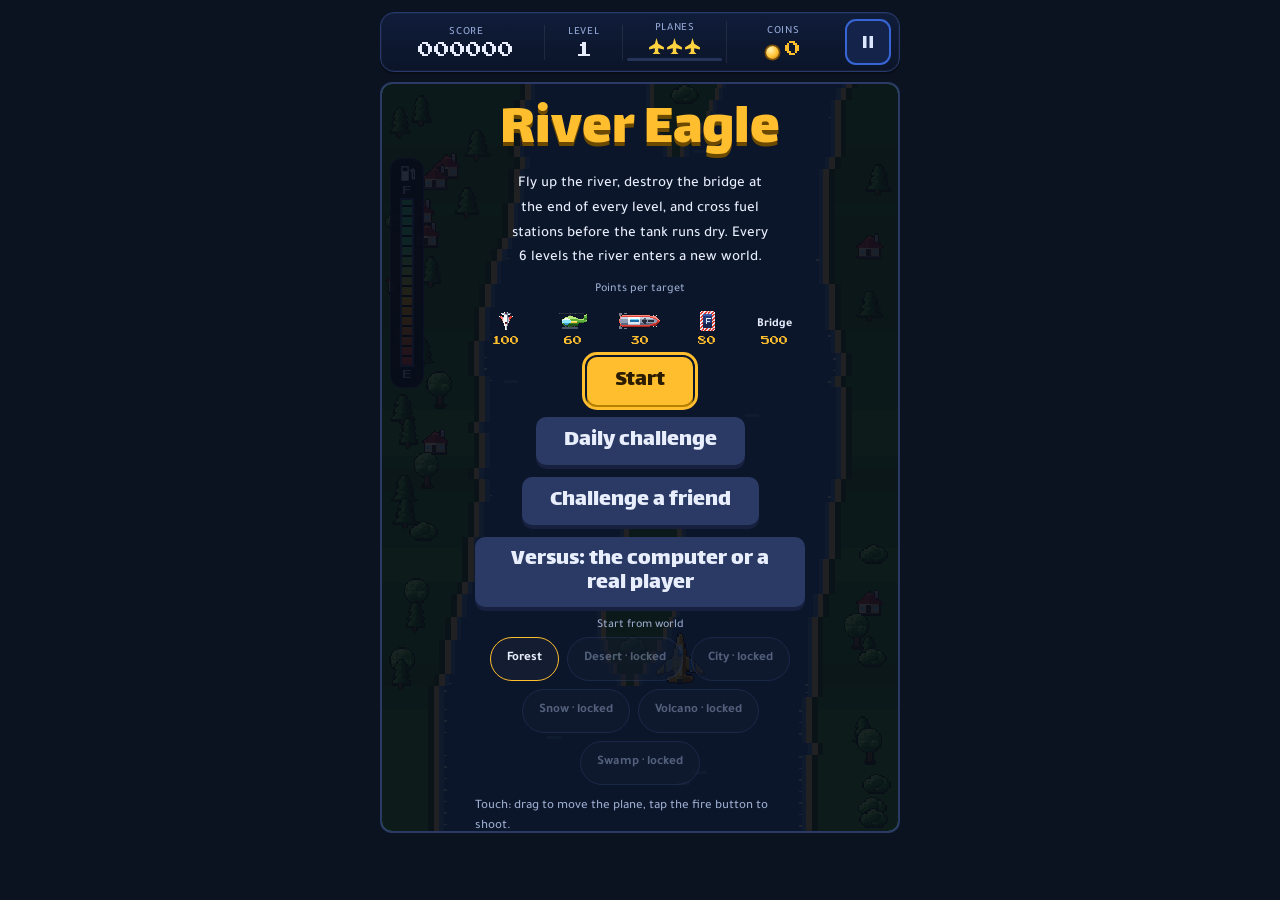
==== commit 1e1d9af2: "Deploy web build" ====
--- a/index.html
+++ b/index.html
@@ -7,9 +7,9 @@
 <link rel="manifest" href="manifest.webmanifest">
 <link rel="icon" href="icon.svg" type="image/svg+xml">
 <title>River Eagle</title>
-  <script type="module" crossorigin src="./assets/main-SuvOujy8.js"></script>
+  <script type="module" crossorigin src="./assets/main-CcXskKt6.js"></script>
   <link rel="modulepreload" crossorigin href="./assets/music-DM7tjJRj.js">
-  <link rel="stylesheet" crossorigin href="./assets/main-DA-NVvBD.css">
+  <link rel="stylesheet" crossorigin href="./assets/main-BScdYGTu.css">
 </head>
 <body>
 <div id="app" dir="ltr" lang="en">
--- a/assets/main-BScdYGTu.css
+++ b/assets/main-BScdYGTu.css
@@ -0,0 +1 @@
+@font-face{font-family:Lalezar;font-style:normal;font-display:swap;font-weight:400;src:url(./lalezar-arabic-400-normal-D6_F3AeY.woff2)format("woff2"),url(./lalezar-arabic-400-normal-BT7j_n2X.woff)format("woff");unicode-range:U+6??,U+750-77F,U+870-88E,U+890-891,U+897-8E1,U+8E3-8FF,U+200C-200E,U+2010-2011,U+204F,U+2E41,U+FB50-FDFF,U+FE70-FE74,U+FE76-FEFC,U+102E0-102FB,U+10E60-10E7E,U+10EC2-10EC4,U+10EFC-10EFF,U+1EE00-1EE03,U+1EE05-1EE1F,U+1EE21-1EE22,U+1EE24,U+1EE27,U+1EE29-1EE32,U+1EE34-1EE37,U+1EE39,U+1EE3B,U+1EE42,U+1EE47,U+1EE49,U+1EE4B,U+1EE4D-1EE4F,U+1EE51-1EE52,U+1EE54,U+1EE57,U+1EE59,U+1EE5B,U+1EE5D,U+1EE5F,U+1EE61-1EE62,U+1EE64,U+1EE67-1EE6A,U+1EE6C-1EE72,U+1EE74-1EE77,U+1EE79-1EE7C,U+1EE7E,U+1EE80-1EE89,U+1EE8B-1EE9B,U+1EEA1-1EEA3,U+1EEA5-1EEA9,U+1EEAB-1EEBB,U+1EEF0-1EEF1}@font-face{font-family:Lalezar;font-style:normal;font-display:swap;font-weight:400;src:url(./lalezar-vietnamese-400-normal-ScipispP.woff2)format("woff2"),url(./lalezar-vietnamese-400-normal-DXhD3tbU.woff)format("woff");unicode-range:U+102-103,U+110-111,U+128-129,U+168-169,U+1A0-1A1,U+1AF-1B0,U+300-301,U+303-304,U+308-309,U+323,U+329,U+1EA0-1EF9,U+20AB}@font-face{font-family:Lalezar;font-style:normal;font-display:swap;font-weight:400;src:url(./lalezar-latin-ext-400-normal-Boaamuqr.woff2)format("woff2"),url(./lalezar-latin-ext-400-normal-Dq4DC2QX.woff)format("woff");unicode-range:U+100-2BA,U+2BD-2C5,U+2C7-2CC,U+2CE-2D7,U+2DD-2FF,U+304,U+308,U+329,U+1D00-1DBF,U+1E00-1E9F,U+1EF2-1EFF,U+2020,U+20A0-20AB,U+20AD-20C0,U+2113,U+2C60-2C7F,U+A720-A7FF}@font-face{font-family:Lalezar;font-style:normal;font-display:swap;font-weight:400;src:url(./lalezar-latin-400-normal-CsH8Qv7g.woff2)format("woff2"),url(./lalezar-latin-400-normal-Bm4W26Zi.woff)format("woff");unicode-range:U+??,U+131,U+152-153,U+2BB-2BC,U+2C6,U+2DA,U+2DC,U+304,U+308,U+329,U+2000-206F,U+20AC,U+2122,U+2191,U+2193,U+2212,U+2215,U+FEFF,U+FFFD}@font-face{font-family:Tajawal;font-style:normal;font-display:swap;font-weight:500;src:url(./tajawal-arabic-500-normal-BZ8ojJNu.woff2)format("woff2"),url(./tajawal-arabic-500-normal-CbVEaYEW.woff)format("woff");unicode-range:U+6??,U+750-77F,U+870-88E,U+890-891,U+897-8E1,U+8E3-8FF,U+200C-200E,U+2010-2011,U+204F,U+2E41,U+FB50-FDFF,U+FE70-FE74,U+FE76-FEFC,U+102E0-102FB,U+10E60-10E7E,U+10EC2-10EC4,U+10EFC-10EFF,U+1EE00-1EE03,U+1EE05-1EE1F,U+1EE21-1EE22,U+1EE24,U+1EE27,U+1EE29-1EE32,U+1EE34-1EE37,U+1EE39,U+1EE3B,U+1EE42,U+1EE47,U+1EE49,U+1EE4B,U+1EE4D-1EE4F,U+1EE51-1EE52,U+1EE54,U+1EE57,U+1EE59,U+1EE5B,U+1EE5D,U+1EE5F,U+1EE61-1EE62,U+1EE64,U+1EE67-1EE6A,U+1EE6C-1EE72,U+1EE74-1EE77,U+1EE79-1EE7C,U+1EE7E,U+1EE80-1EE89,U+1EE8B-1EE9B,U+1EEA1-1EEA3,U+1EEA5-1EEA9,U+1EEAB-1EEBB,U+1EEF0-1EEF1}@font-face{font-family:Tajawal;font-style:normal;font-display:swap;font-weight:500;src:url(./tajawal-latin-500-normal-CoYeBiSI.woff2)format("woff2"),url(./tajawal-latin-500-normal-DU9v6xgj.woff)format("woff");unicode-range:U+??,U+131,U+152-153,U+2BB-2BC,U+2C6,U+2DA,U+2DC,U+304,U+308,U+329,U+2000-206F,U+20AC,U+2122,U+2191,U+2193,U+2212,U+2215,U+FEFF,U+FFFD}@font-face{font-family:Tajawal;font-style:normal;font-display:swap;font-weight:700;src:url(./tajawal-arabic-700-normal-D2-eand5.woff2)format("woff2"),url(./tajawal-arabic-700-normal-9L7Zusdl.woff)format("woff");unicode-range:U+6??,U+750-77F,U+870-88E,U+890-891,U+897-8E1,U+8E3-8FF,U+200C-200E,U+2010-2011,U+204F,U+2E41,U+FB50-FDFF,U+FE70-FE74,U+FE76-FEFC,U+102E0-102FB,U+10E60-10E7E,U+10EC2-10EC4,U+10EFC-10EFF,U+1EE00-1EE03,U+1EE05-1EE1F,U+1EE21-1EE22,U+1EE24,U+1EE27,U+1EE29-1EE32,U+1EE34-1EE37,U+1EE39,U+1EE3B,U+1EE42,U+1EE47,U+1EE49,U+1EE4B,U+1EE4D-1EE4F,U+1EE51-1EE52,U+1EE54,U+1EE57,U+1EE59,U+1EE5B,U+1EE5D,U+1EE5F,U+1EE61-1EE62,U+1EE64,U+1EE67-1EE6A,U+1EE6C-1EE72,U+1EE74-1EE77,U+1EE79-1EE7C,U+1EE7E,U+1EE80-1EE89,U+1EE8B-1EE9B,U+1EEA1-1EEA3,U+1EEA5-1EEA9,U+1EEAB-1EEBB,U+1EEF0-1EEF1}@font-face{font-family:Tajawal;font-style:normal;font-display:swap;font-weight:700;src:url(./tajawal-latin-700-normal-BypgxfGb.woff2)format("woff2"),url(./tajawal-latin-700-normal-CV3bxpHe.woff)format("woff");unicode-range:U+??,U+131,U+152-153,U+2BB-2BC,U+2C6,U+2DA,U+2DC,U+304,U+308,U+329,U+2000-206F,U+20AC,U+2122,U+2191,U+2193,U+2212,U+2215,U+FEFF,U+FFFD}@font-face{font-family:"Press Start 2P";font-style:normal;font-display:swap;font-weight:400;src:url(./press-start-2p-cyrillic-ext-400-normal-CIYZrvmP.woff2)format("woff2"),url([data-uri])format("woff");unicode-range:U+460-52F,U+1C80-1C8A,U+20B4,U+2DE0-2DFF,U+A640-A69F,U+FE2E-FE2F}@font-face{font-family:"Press Start 2P";font-style:normal;font-display:swap;font-weight:400;src:url(./press-start-2p-cyrillic-400-normal-DBn7fddJ.woff2)format("woff2"),url([data-uri])format("woff");unicode-range:U+301,U+400-45F,U+490-491,U+4B0-4B1,U+2116}@font-face{font-family:"Press Start 2P";font-style:normal;font-display:swap;font-weight:400;src:url(./press-start-2p-greek-400-normal-DQfalijU.woff2)format("woff2"),url([data-uri])format("woff");unicode-range:U+370-377,U+37A-37F,U+384-38A,U+38C,U+38E-3A1,U+3A3-3FF}@font-face{font-family:"Press Start 2P";font-style:normal;font-display:swap;font-weight:400;src:url(./press-start-2p-latin-ext-400-normal-DpfYvR5A.woff2)format("woff2"),url(./press-start-2p-latin-ext-400-normal-DBgyq7ky.woff)format("woff");unicode-range:U+100-2BA,U+2BD-2C5,U+2C7-2CC,U+2CE-2D7,U+2DD-2FF,U+304,U+308,U+329,U+1D00-1DBF,U+1E00-1E9F,U+1EF2-1EFF,U+2020,U+20A0-20AB,U+20AD-20C0,U+2113,U+2C60-2C7F,U+A720-A7FF}@font-face{font-family:"Press Start 2P";font-style:normal;font-display:swap;font-weight:400;src:url(./press-start-2p-latin-400-normal-_wFEWmAB.woff2)format("woff2"),url(./press-start-2p-latin-400-normal-KLytu4cr.woff)format("woff");unicode-range:U+??,U+131,U+152-153,U+2BB-2BC,U+2C6,U+2DA,U+2DC,U+304,U+308,U+329,U+2000-206F,U+20AC,U+2122,U+2191,U+2193,U+2212,U+2215,U+FEFF,U+FFFD}:root{--ink:#0b1220;--panel:#131c30;--line:#2a3a64;--text:#e8eefc;--muted:#9aaacc;--amber:#ffbe2e;--amber-deep:#b57f00;--amber-ink:#2a1c00;--good:#5fd38a;--warn:#ffbe2e;--bad:#ff5a4d;--font-display:"Lalezar","Tajawal",system-ui,sans-serif;--font-body:"Tajawal",system-ui,sans-serif;--font-num:"Press Start 2P",ui-monospace,monospace;--lightningcss-light: ;--lightningcss-dark:initial;color-scheme:dark}*{box-sizing:border-box}body{background:var(--ink);color:var(--text);font-family:var(--font-body);padding-top:max(12px,env(safe-area-inset-top,0px));padding-bottom:max(12px,env(safe-area-inset-bottom,0px));padding-left:max(16px,env(safe-area-inset-left,0px));padding-right:max(16px,env(safe-area-inset-right,0px))}#app{flex-direction:column;gap:10px;max-width:440px;margin:0 auto;display:flex}.hud{align-items:center;gap:16px;display:flex}.stat{flex-direction:column;gap:5px;min-width:0;display:flex}.lbl{color:var(--muted);font-size:12px;line-height:1}.num{font-family:var(--font-num);font-variant-numeric:tabular-nums;font-size:14px;line-height:1}.lives{align-items:center;gap:3px;min-height:16px;display:flex}.lives .mult{font-size:11px}.lifebar{background:#26345a;border-radius:2px;width:100%;height:3px;overflow:hidden}.lifebar i{background:var(--good);width:0;height:100%;display:block}.iconbtn{background:var(--panel);border:1.5px solid var(--line);width:38px;height:38px;color:var(--text);cursor:pointer;border-radius:9px;place-items:center;margin-inline-start:auto;display:grid}.iconbtn:focus-visible,.btn:focus-visible,.chip:focus-visible,.fire:focus-visible{outline:3px solid var(--amber);outline-offset:2px}.stage{aspect-ratio:9/13;border:2px solid var(--line);touch-action:none;-webkit-user-select:none;user-select:none;background:#2b63b4;border-radius:12px;position:relative;overflow:hidden}.stage canvas{width:100%;height:100%;image-rendering:pixelated;touch-action:none;display:block}.banner{z-index:2;text-align:center;pointer-events:none;white-space:pre-line;font-family:var(--font-display);color:var(--amber);text-shadow:0 4px #3b2a00,0 0 18px #00000080;opacity:0;font-size:44px;line-height:1.15;position:absolute;top:16%;left:0;right:0}.banner.bad{color:var(--bad)}.banner.show{animation:2.4s ease-out bn}@keyframes bn{0%{opacity:0;transform:translateY(10px)}12%{opacity:1;transform:none}78%{opacity:1}to{opacity:0}}.buffs{z-index:2;pointer-events:none;gap:6px;display:flex;position:absolute;top:10px;left:10px}.buff{color:var(--text);background:#070c18c7;border-radius:999px;padding:3px 9px;font-size:12px;font-weight:700}.buff.s{border:1.5px solid #7fd0ff}.buff.d{border:1.5px solid #f08a24}.gauge{z-index:2;pointer-events:none;background:#070c18b8;border-radius:9px;align-items:center;gap:10px;padding:7px 10px;display:flex;position:absolute;bottom:14px;left:12px;right:98px}.gl{font-size:13px;font-weight:700}.meter{min-width:0;font-family:var(--font-num);color:var(--muted);direction:ltr;flex:1;align-items:center;gap:6px;font-size:9px;display:flex}.bar{background:#0a1020;border:2px solid #4d5e8c;flex:1;height:14px;position:relative;overflow:hidden}.bar i{background:var(--good);width:100%;height:100%;display:block}.bar:after{content:"";background:repeating-linear-gradient(90deg,#0000 0 8px,#0a1020 8px 10px);position:absolute;inset:0}.gauge.mid .bar i{background:var(--warn)}.gauge.low .bar i{background:var(--bad)}.gauge.low{animation:.5s steps(2,end) infinite lowfuel}@keyframes lowfuel{50%{background:#78140fe6}}.fire{z-index:2;color:#fff;width:74px;height:74px;font-family:var(--font-display);touch-action:none;cursor:pointer;background:radial-gradient(circle at 35% 30%,#ff8b6b,#d93a2b);border:3px solid #ffd77a;border-radius:50%;font-size:22px;display:none;position:absolute;bottom:12px;right:12px;box-shadow:0 5px #7d1d14}.fire.on{transform:translateY(3px);box-shadow:0 2px #7d1d14}@media (hover:none) and (pointer:coarse),(any-pointer:coarse){.fire{place-items:center;display:grid}}body.tall .dock .fire{place-items:center;display:grid}.panel{z-index:4;background:#070c18e0;place-items:center;padding:16px;display:grid;position:absolute;inset:0;overflow:auto}.card{text-align:center;flex-direction:column;align-items:center;gap:12px;width:100%;max-width:330px;display:flex}.card h1,.card h2{font-family:var(--font-display);color:var(--amber);text-shadow:0 4px #6b4a00;text-wrap:balance;margin:0;font-weight:400;line-height:1}.card h1{font-size:60px}.card h2{font-size:42px}.lead{text-wrap:balance;margin:0;font-size:15px;line-height:1.65}.btn{font-family:var(--font-display);background:var(--amber);color:var(--amber-ink);box-shadow:0 4px 0 var(--amber-deep);cursor:pointer;border:0;border-radius:10px;padding:11px 28px;font-size:24px;line-height:1}.btn:active{box-shadow:0 1px 0 var(--amber-deep);transform:translateY(3px)}.opts{flex-wrap:wrap;justify-content:center;gap:8px;display:flex}.chip{font-family:var(--font-body);border:1.5px solid var(--line);background:var(--panel);color:var(--muted);cursor:pointer;border-radius:999px;padding:7px 13px;font-size:13px;font-weight:700}.chip[aria-pressed=true]{color:var(--text);border-color:var(--amber)}.how{color:var(--muted);text-align:start;gap:6px;margin:0;padding:0;font-size:13px;line-height:1.55;list-style:none;display:grid}.legend{flex-direction:column;gap:6px;width:100%;display:flex}.pts{grid-template-columns:repeat(5,1fr);gap:6px;display:grid}.pt{flex-direction:column;justify-content:flex-end;align-items:center;gap:5px;min-height:44px;font-size:12px;font-weight:700;display:flex}.pt img{width:auto;height:20px;image-rendering:pixelated}.pt b{font-family:var(--font-num);color:var(--amber);font-size:9px;font-weight:400}.best{color:var(--muted);align-items:center;gap:10px;margin:0;font-size:13px;display:flex}.best b{font-family:var(--font-num);color:var(--text);font-size:12px;font-weight:400}.result{grid-template-columns:1fr 1fr;gap:10px;width:100%;display:grid}.result div{background:var(--panel);border:1.5px solid var(--line);border-radius:10px;flex-direction:column;align-items:center;gap:7px;padding:10px 6px;display:flex}.result b{font-family:var(--font-num);font-size:14px;font-weight:400}.newbest{font-family:var(--font-display);color:var(--good);margin:0;font-size:24px}.pick{flex-direction:column;align-items:center;gap:6px;width:100%;display:flex}.hof{gap:4px;width:100%;font-size:13px;display:grid}.hofrow{background:var(--panel);text-align:start;border-radius:8px;grid-template-columns:22px 1fr auto 40px;align-items:center;gap:8px;padding:6px 10px;display:grid}.hofrow.me{outline:2px solid var(--amber)}.hofrow .c0{font-family:var(--font-num);color:var(--muted);font-size:10px}.hofrow .c1{text-overflow:ellipsis;white-space:nowrap;font-weight:700;overflow:hidden}.hofrow .c2{font-family:var(--font-num);font-size:11px}.hofrow .c3{color:var(--muted);text-align:end;font-size:12px}.nameform{text-align:start;flex-direction:column;gap:6px;width:100%;display:flex}.nameform .row{gap:8px;display:flex}.nameform input{min-width:0;font-family:var(--font-body);border:1.5px solid var(--line);background:var(--panel);color:var(--text);border-radius:8px;flex:1;padding:8px 10px;font-size:15px}.nameform input:focus-visible{outline:3px solid var(--amber);outline-offset:1px}@media (prefers-reduced-motion:reduce){.gauge.low{animation:none}}html,body{margin:0}body{font-size:14px}[hidden]{display:none!important}img{max-width:100%}html,body{min-height:100%}#app{max-width:520px}.stage{width:min(100%,69.2308vh - 54px);flex:none;width:min(100%,69.2308dvh - 54px);margin-inline:auto}.btn{min-height:48px}.chip{justify-content:center;align-items:center;min-height:44px;padding-inline:16px;display:inline-flex}.iconbtn{width:44px;height:44px}.hud{min-height:44px}.hint{z-index:3;text-align:center;pointer-events:none;border:2px solid var(--amber);color:var(--text);background:#070c18db;border-radius:12px;padding:10px 14px;font-size:16px;font-weight:700;line-height:1.45;position:absolute;top:28%;left:14px;right:14px}.goal{color:var(--amber);margin:0;font-size:14px;font-weight:700;line-height:1.5}.result.three{grid-template-columns:repeat(3,1fr)}.setlist{text-align:start;flex-direction:column;gap:4px;width:100%;display:flex}.setrow{justify-content:space-between;align-items:center;gap:12px;min-height:44px;font-size:14px;font-weight:700;display:flex}.setrow input[type=range]{min-width:0;height:44px;accent-color:var(--amber);background:0 0;flex:0 0 46%}.hintline{margin:0 0 6px;font-weight:400}.switch{cursor:pointer;background:0 0;border:0;flex:none;width:56px;height:44px;position:relative}.switch:before{content:"";inset-inline-start:0;border:1.5px solid var(--line);background:#26345a;border-radius:999px;width:56px;height:28px;position:absolute;top:8px}.switch:after{content:"";top:12px;background:#9aaacc;border-radius:50%;width:20px;height:20px;transition:transform .15s,background .15s;position:absolute;inset-inline-start:4px}.switch[aria-checked=true]:before{background:var(--amber-deep);border-color:var(--amber)}.switch[aria-checked=true]:after{background:#fff;transform:translate(28px)}[dir=rtl] .switch[aria-checked=true]:after{transform:translate(-28px)}.switch:focus-visible{outline:3px solid var(--amber);outline-offset:2px;border-radius:12px}input[type=range]:focus-visible{outline:3px solid var(--amber);outline-offset:2px}.stars{direction:ltr;justify-content:center;gap:10px;font-size:52px;line-height:1;display:flex}.stars .on{color:var(--amber);text-shadow:0 3px #6b4a00}.stars .off{color:#3a4a74}.starlist{text-align:start;gap:6px;width:100%;margin:0;padding:0;font-size:14px;list-style:none;display:grid}.starlist li{background:var(--panel);border-radius:8px;align-items:center;gap:10px;min-height:44px;padding:8px 10px;display:flex}.starlist li b{font-family:var(--font-num);text-align:center;width:1.4em;font-size:12px;font-weight:400}.starlist li.ok b{color:var(--good)}.starlist li.no{color:var(--muted)}.starlist li.no b{color:var(--bad)}body.reduce-fx .gauge.low{animation:none}body.one-hand .fire{display:none!important}.chip[aria-disabled=true]{opacity:.45;cursor:not-allowed}@media (prefers-reduced-motion:reduce){.banner.show{animation-duration:10ms}}.hud{gap:12px}.stat{flex:none}.scorerow{align-items:center;gap:6px;display:flex}.mult{z-index:2;pointer-events:none;font-family:var(--font-num);background:var(--amber);color:var(--amber-ink);box-shadow:0 3px 0 var(--amber-deep);border-radius:8px;padding:6px 8px;font-size:13px;line-height:1;position:absolute;top:10px;right:10px}.coinnum{color:var(--amber)}.pulse{animation:.7s ease-out pulse}@keyframes pulse{0%{filter:brightness(1.6);transform:scale(1.5)}to{filter:none;transform:none}}.buff.m{border:1.5px solid #6fe08c}.buff.t{border:1.5px solid #b79cff}.buffs{flex-wrap:wrap;max-width:75%}.special{z-index:2;color:#fff;min-width:74px;height:44px;font-family:var(--font-display);touch-action:none;cursor:pointer;background:linear-gradient(#5aa8ff,#2b63d9);border:2.5px solid #bfe3ff;border-radius:22px;padding:0 12px;font-size:17px;display:none;position:absolute;bottom:96px;right:12px;box-shadow:0 4px #14388a}.special.empty{filter:grayscale(.9)brightness(.7)}@media (hover:none) and (pointer:coarse){.special:not([hidden]){place-items:center;display:grid}}.coinsline{color:var(--muted);margin:0;font-size:15px}.coinsline b{font-family:var(--font-num);color:var(--amber);margin-inline-start:6px;font-size:14px;font-weight:400}.hgh{font-family:var(--font-display);color:var(--text);align-self:flex-start;margin:6px 0 0;font-size:20px;font-weight:400}.hglist{gap:8px;width:100%;display:grid}.hgrow{background:var(--panel);text-align:start;border:1.5px solid #0000;border-radius:10px;justify-content:space-between;align-items:center;gap:10px;padding:8px 10px;display:flex}.hgrow.on{border-color:var(--amber)}.hginfo{flex-direction:column;gap:3px;min-width:0;display:flex}.hginfo b{font-size:14px}.hginfo .lbl{font-size:12px;line-height:1.4}.hginfo .dim{opacity:.7}.pips{letter-spacing:2px;color:var(--amber);text-align:start;direction:ltr;font-size:12px}.hgrow .chip{flex:none;font-size:12px}.skins{grid-template-columns:repeat(3,1fr);gap:8px;width:100%;display:grid}.skin{border:1.5px solid var(--line);background:var(--panel);min-height:44px;color:var(--text);cursor:pointer;font-family:var(--font-body);border-radius:10px;flex-direction:column;align-items:center;gap:4px;padding:8px 4px;display:flex}.skin canvas{image-rendering:pixelated}.skin .sname{font-size:12px;font-weight:700}.skin .lbl{font-size:11px}.skin.on{border-color:var(--amber)}.skin.locked{opacity:.8}.skin[aria-disabled=true],.hgrow .chip[aria-disabled=true]{opacity:.45;cursor:not-allowed}.btn.alt{color:var(--text);background:#2a3a64;box-shadow:0 4px #17203f}.btn[aria-disabled=true],.chip[aria-disabled=true]{opacity:.5;cursor:not-allowed}.toast{z-index:5;text-align:center;pointer-events:none;border:2px solid var(--good);color:var(--text);background:#070c18eb;border-radius:12px;padding:10px 14px;font-size:15px;font-weight:700;position:absolute;top:14px;left:14px;right:14px}.tabs{flex-wrap:wrap;justify-content:center;gap:6px;display:flex}.tabs .chip[aria-selected=true]{color:var(--text);border-color:var(--amber)}.hofrow.withact{grid-template-columns:22px 1fr auto 40px 32px}.flag{min-width:32px;min-height:32px;color:var(--muted);cursor:pointer;background:0 0;border:0;font-size:16px}.rowmenu{flex-wrap:wrap;justify-content:center;gap:6px;padding:6px 4px;display:flex}.rowmenu .chip{min-height:36px;font-size:12px}.publish{flex-direction:column;align-items:center;gap:6px;display:flex}.logindays{grid-template-columns:repeat(7,1fr);gap:4px;width:100%;display:grid}.lday{background:var(--panel);border:1.5px solid #0000;border-radius:8px;flex-direction:column;align-items:center;gap:3px;padding:6px 2px;font-size:10px;display:flex}.lday .lbl{font-size:10px}.lday b{font-family:var(--font-num);color:var(--amber);font-size:9px;font-weight:400}.lday.got{opacity:.55}.lday.now{border-color:var(--amber)}.bar2{background:#0a1020;border:1.5px solid #3a4a74;border-radius:8px;min-width:120px;height:16px;position:relative;overflow:hidden}.bar2 i{background:var(--good);opacity:.85;position:absolute;inset:0 auto 0 0}.bar2 span{text-align:center;font-size:11px;font-weight:700;line-height:13px;display:block;position:relative}.reward{font-family:var(--font-num);color:var(--amber);flex:none;font-size:11px}.hglist .hginfo{flex:1}.linkbox{width:100%;font-family:var(--font-body);border:1.5px solid var(--line);background:var(--panel);color:var(--text);text-align:start;direction:ltr;border-radius:8px;padding:8px 10px;font-size:12px}body.versus .buffs,body.versus .mult,body.versus #banner,body.versus .hint,body.versus .hud .stat,body.versus .gauge,body.versus .special,body.versus:not(.solo) .fire{display:none!important}body.versus .hud{justify-content:flex-end}.autotog{z-index:2;min-width:92px;height:44px;color:var(--muted);font-family:var(--font-body);touch-action:manipulation;cursor:pointer;background:#070c18d1;border:2.5px solid #5a6a96;border-radius:22px;padding:0 12px;font-size:13px;font-weight:700;display:none;position:absolute;bottom:58px;right:98px}.autotog.on{border-color:var(--good);color:var(--text);background:#14462dd9}@media (hover:none) and (pointer:coarse){.autotog{place-items:center;display:grid}}body.one-hand .autotog,body.versus:not(.solo) .autotog{display:none!important}.seg{flex:none;gap:6px;display:flex}.seg .chip{padding-inline:12px;font-size:12px}.seg .chip[aria-pressed=true]{color:var(--text);border-color:var(--amber)}body.fire-left .fire,body.fire-left .special{left:12px;right:auto}body.fire-left .autotog{left:98px;right:auto}.gauge{flex-direction:column;align-items:center;gap:4px;width:34px;height:min(46%,230px);padding:6px 3px 8px;inset:74px auto auto 8px}.gauge .gl{font-size:10px;line-height:1}.meter{flex-direction:column-reverse;align-items:center;gap:3px;width:100%;height:100%;min-height:0}.bar{flex:1;width:14px;height:auto;min-height:0}.bar i{width:100%;position:absolute;bottom:0;left:0;right:0}.bar:after{background:repeating-linear-gradient(0deg,#0000 0 8px,#0a1020 8px 10px)}body:not(.fire-left) .gauge{left:auto;right:8px}.deck{direction:ltr;flex:1;min-height:0;display:none}body.deck-on .deck{align-items:stretch;gap:10px;padding:10px 2px 14px;display:flex}body:not(.fire-left).deck-on .deck{flex-direction:row-reverse}.deck-side{flex-direction:column;flex:1;justify-content:center;gap:10px;min-width:0;display:flex}body.deck-on .fire{border-radius:22px;flex:1.7;width:auto;height:auto;min-height:88px;font-size:30px;position:static}body.deck-on .special,body.deck-on .autotog{width:100%;min-width:0;height:48px;position:static}body.one-hand .deck,body.versus .deck{display:none!important}.chip.wide{text-align:center;width:100%}.sub{opacity:.85;margin:10px 0 2px;font-size:14px}#overContinue,#leDouble{margin-bottom:8px}#overNoAds{margin:0 auto 8px;display:block}.legal{flex-wrap:wrap;gap:8px;display:flex}.legal .chip{text-decoration:none;display:inline-block}body.tall .fire{width:108px;height:108px;bottom:max(22px,env(safe-area-inset-bottom,0px));font-size:26px}body.tall .special{bottom:150px}body.tall .autotog{min-width:100px;height:48px;bottom:34px;right:132px}body.tall.fire-left .autotog{left:132px;right:auto}.row3{grid-template-columns:repeat(3,1fr);gap:8px;margin:6px 0;display:grid}.row3 .btn{padding-inline:6px}.roomcode{font-family:var(--font-num);letter-spacing:.35em;text-align:center;border:2px dashed var(--amber);direction:ltr;border-radius:12px;margin:8px 0;padding:12px 0 12px .35em;font-size:38px}#duelCode{text-transform:uppercase;text-align:center;letter-spacing:.3em;flex:1;min-width:0}html,body{overflow-x:hidden}input,select,textarea{font-size:16px}.hud{background:linear-gradient(#101d3a,#0b1428);border:1.5px solid #27396f;border-radius:14px;gap:0;padding:6px 8px;box-shadow:inset 0 0 0 1px #ffffff0a,0 2px #00000059}.hud .stat{text-align:center;border-inline-end:1px solid #ffffff14;flex:1;align-items:center;gap:4px;padding:2px 4px}.hud .stat:first-child{flex:1.7}.hud .stat:nth-child(2){flex:.8}.hud .stat:nth-child(3){flex:1.1}.hud .stat:nth-child(4){border-inline-end:none;flex:1.2}.hud .lbl{letter-spacing:.06em;text-transform:uppercase;color:#8fa3d0;font-size:11px}.hud .num{font-size:16px}.hud .coinnum:before{content:"";vertical-align:-2px;background:radial-gradient(circle at 35% 30%,#fff3b0,#ffc233 55%,#b9780a);border-radius:50%;width:13px;height:13px;margin-inline-end:6px;display:inline-block;box-shadow:0 0 0 1.5px #7a4d05}.hud .iconbtn{color:#dbe6ff;background:#14234a;border:2px solid #3865d6;border-radius:11px;flex:none;width:46px;height:46px;margin-inline-start:6px}.lives{justify-content:center}.gauge{background:linear-gradient(#0b1228e6,#080d1ce6);border:1.5px solid #27396f;border-radius:12px}.gauge .gl{color:#dbe6ff;place-items:center;font-size:0;display:grid}.bar{border-color:#3a4f86}.bar i{background:linear-gradient(#43d17a 28%,#ffb300 62%,#e53935 100%);background-size:100% calc(100% / var(--f,1));background-position:bottom;background-repeat:no-repeat}.gauge.mid .bar i,.gauge.low .bar i{background:linear-gradient(#43d17a 28%,#ffb300 62%,#e53935 100%);background-size:100% calc(100% / var(--f,1));background-position:bottom}.dock{z-index:3;direction:ltr;background:linear-gradient(#0e1830f5,#080e1ef5);border:2px solid #2a3f78;border-radius:16px;align-items:center;gap:10px;padding:9px 10px;display:none;position:absolute;bottom:8px;left:8px;right:8px;box-shadow:0 0 0 1px #0000008c,0 0 18px #3c6eff38}body.tall:not(.versus) .dock:not([hidden]){display:flex}body:not(.fire-left) .dock{flex-direction:row-reverse}.dock .dock-fire{flex:none;place-items:center;display:grid}.dock .fire{width:84px;height:84px;margin:0;font-size:22px;position:static}.dock .dock-mid{direction:ltr;flex-direction:column;flex:1;gap:3px;min-width:0;display:flex}.dm-label{letter-spacing:.12em;color:#8fa3d0;text-transform:uppercase;font-size:10px;font-weight:700}.dm-top{justify-content:space-between;align-items:center;gap:6px;min-height:24px;display:flex}.dm-title{color:#f2f6ff;white-space:nowrap;text-overflow:ellipsis;text-transform:uppercase;font-size:13px;font-weight:800;overflow:hidden}.dm-chip .mult{position:static}.dock .cp-bar{background:#1a2748;border:1px solid #2c3f73;border-radius:6px;flex:none;width:100%;height:10px;overflow:hidden}.cp-bar i{background:linear-gradient(#ffd23f,#f5a623);width:0;height:100%;transition:width .25s linear;display:block}.cp-bar i.bridge{background:linear-gradient(#ffa05a,#ff7a2a)}.cp-bar i.boss{background:linear-gradient(#7fe0a2,#3fbf73)}.cp-bar i.boss.p1{background:linear-gradient(#ffd23f,#e0a010)}.cp-bar i.boss.p2{background:linear-gradient(#ff7b6e,#e23d2f)}.dm-nums{font-family:var(--font-num);color:#c3d0ee;letter-spacing:.04em;font-size:11px}.dock .dock-mode{direction:ltr;background:#ffffff0a;border:1px solid #2c3f73;border-radius:12px;flex-direction:column;flex:none;align-items:stretch;gap:5px;padding:7px 8px;display:flex}.seg2{border:1.5px solid #3a4f86;border-radius:9px;display:flex;overflow:hidden}.seg2 button{color:#9db0da;min-height:34px;font:700 11px/1 var(--font-body);letter-spacing:.04em;cursor:pointer;touch-action:manipulation;background:#101a36;border:0;flex:1;padding:0 9px}.seg2 button[aria-pressed=true]{color:#fff;background:linear-gradient(#3d8bff,#2a63d9)}body.tall .autotog,body:not(.tall) .dock-mode,body:not(.tall) .dock{display:none}body.one-hand .dock-mode,body.one-hand .dock .dock-fire{visibility:hidden}body.versus .dock{display:none!important}body.tall .special{min-width:120px;height:50px;font-size:17px;bottom:150px;left:14px;right:auto}body.tall:not(.fire-left) .special{left:auto;right:14px}body.tall .buffs{max-width:48%;inset:auto auto 150px 150px}body.tall:not(.fire-left) .buffs{left:auto;right:150px}.dock .fire{width:76px;height:76px;font-size:20px}.dock{gap:8px;padding:8px 9px}.dock .dock-mode{padding:6px}.seg2 button{min-height:32px;padding:0 7px;font-size:10.5px}.dm-title{font-size:12px}.dm-nums{white-space:nowrap}.dm-top{min-height:18px}body.tall .mult{top:auto;bottom:150px;right:14px}body.tall.fire-left .mult{left:auto;right:14px}body.tall:not(.fire-left) .mult{left:14px;right:auto}.dock{pointer-events:none}.dock .fire,.dock .seg2,.dock .seg2 button,.dock button{pointer-events:auto}body{-webkit-user-select:none;user-select:none;-webkit-touch-callout:none}input,textarea{-webkit-user-select:text;user-select:text}
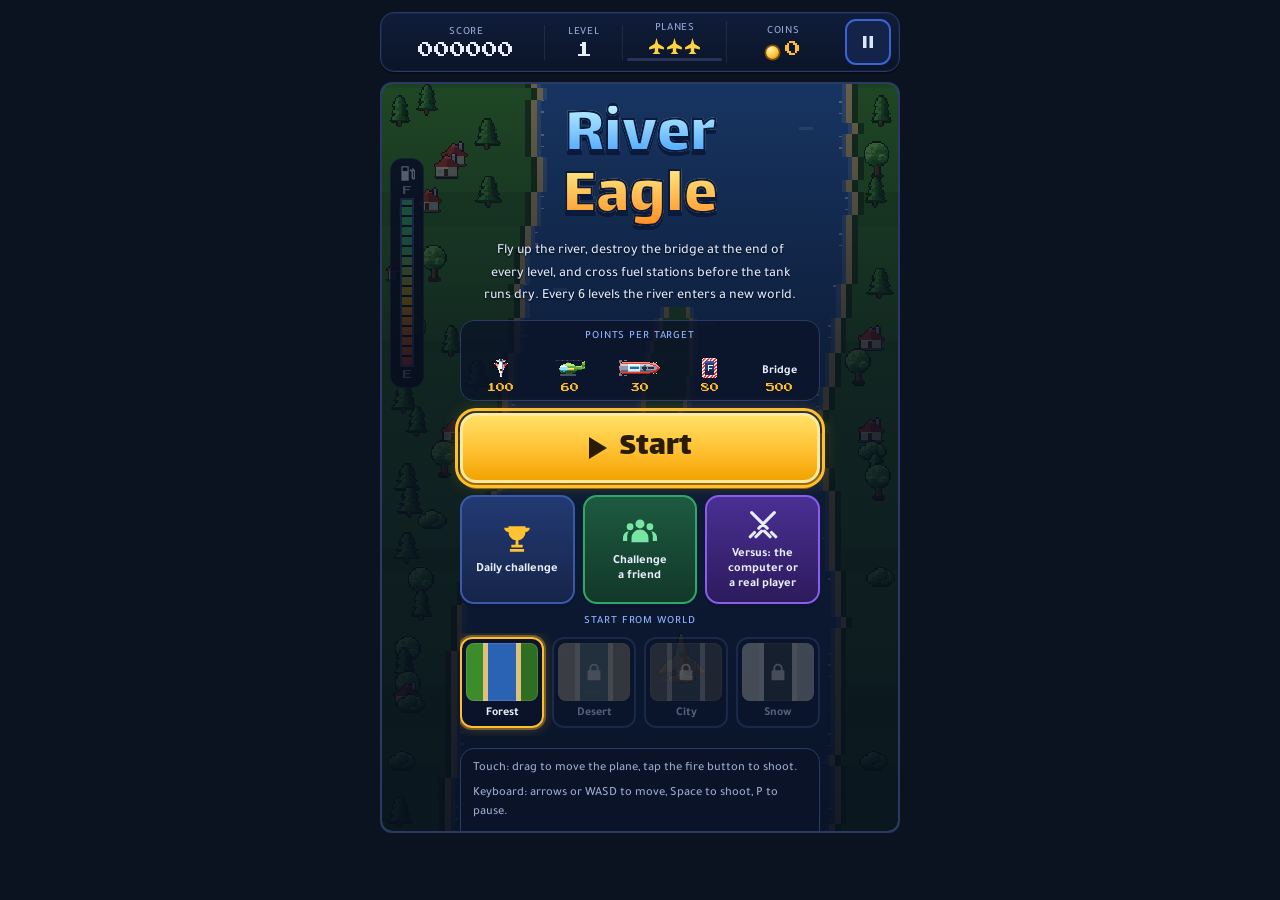
==== commit 15cd6f0f: "Deploy web build" ====
--- a/index.html
+++ b/index.html
@@ -7,9 +7,9 @@
 <link rel="manifest" href="manifest.webmanifest">
 <link rel="icon" href="icon.svg" type="image/svg+xml">
 <title>River Eagle</title>
-  <script type="module" crossorigin src="./assets/main-CcXskKt6.js"></script>
+  <script type="module" crossorigin src="./assets/main-DFBiujXO.js"></script>
   <link rel="modulepreload" crossorigin href="./assets/music-DM7tjJRj.js">
-  <link rel="stylesheet" crossorigin href="./assets/main-BScdYGTu.css">
+  <link rel="stylesheet" crossorigin href="./assets/main-X1ZJld9g.css">
 </head>
 <body>
 <div id="app" dir="ltr" lang="en">
@@ -66,10 +66,12 @@
           <span class="lbl" data-i18n="menu.points"></span>
           <div class="pts" id="pts"></div>
         </div>
-        <button class="btn" id="start" type="button" data-i18n="menu.start"></button>
-        <button class="btn alt" id="dailyBtn" type="button" data-i18n="menu.daily"></button>
-        <button class="btn alt" id="vsBtn" type="button" data-i18n="menu.versus"></button>
-        <button class="btn alt" id="duelBtn" type="button" data-i18n="menu.duel"></button>
+        <button class="btn start" id="start" type="button"><i class="play" aria-hidden="true"></i><span data-i18n="menu.start"></span></button>
+        <div class="modes">
+          <button class="btn alt mode m-daily" id="dailyBtn" type="button"><i aria-hidden="true"></i><span data-i18n="menu.daily"></span></button>
+          <button class="btn alt mode m-friend" id="vsBtn" type="button"><i aria-hidden="true"></i><span data-i18n="menu.versus"></span></button>
+          <button class="btn alt mode m-versus" id="duelBtn" type="button"><i aria-hidden="true"></i><span data-i18n="menu.duel"></span></button>
+        </div>
         <div class="pick">
           <span class="lbl" data-i18n="menu.startFrom"></span>
           <div class="opts" id="worldPick"></div>
--- a/assets/main-X1ZJld9g.css
+++ b/assets/main-X1ZJld9g.css
@@ -0,0 +1 @@
+@font-face{font-family:Lalezar;font-style:normal;font-display:swap;font-weight:400;src:url(./lalezar-arabic-400-normal-D6_F3AeY.woff2)format("woff2"),url(./lalezar-arabic-400-normal-BT7j_n2X.woff)format("woff");unicode-range:U+6??,U+750-77F,U+870-88E,U+890-891,U+897-8E1,U+8E3-8FF,U+200C-200E,U+2010-2011,U+204F,U+2E41,U+FB50-FDFF,U+FE70-FE74,U+FE76-FEFC,U+102E0-102FB,U+10E60-10E7E,U+10EC2-10EC4,U+10EFC-10EFF,U+1EE00-1EE03,U+1EE05-1EE1F,U+1EE21-1EE22,U+1EE24,U+1EE27,U+1EE29-1EE32,U+1EE34-1EE37,U+1EE39,U+1EE3B,U+1EE42,U+1EE47,U+1EE49,U+1EE4B,U+1EE4D-1EE4F,U+1EE51-1EE52,U+1EE54,U+1EE57,U+1EE59,U+1EE5B,U+1EE5D,U+1EE5F,U+1EE61-1EE62,U+1EE64,U+1EE67-1EE6A,U+1EE6C-1EE72,U+1EE74-1EE77,U+1EE79-1EE7C,U+1EE7E,U+1EE80-1EE89,U+1EE8B-1EE9B,U+1EEA1-1EEA3,U+1EEA5-1EEA9,U+1EEAB-1EEBB,U+1EEF0-1EEF1}@font-face{font-family:Lalezar;font-style:normal;font-display:swap;font-weight:400;src:url(./lalezar-vietnamese-400-normal-ScipispP.woff2)format("woff2"),url(./lalezar-vietnamese-400-normal-DXhD3tbU.woff)format("woff");unicode-range:U+102-103,U+110-111,U+128-129,U+168-169,U+1A0-1A1,U+1AF-1B0,U+300-301,U+303-304,U+308-309,U+323,U+329,U+1EA0-1EF9,U+20AB}@font-face{font-family:Lalezar;font-style:normal;font-display:swap;font-weight:400;src:url(./lalezar-latin-ext-400-normal-Boaamuqr.woff2)format("woff2"),url(./lalezar-latin-ext-400-normal-Dq4DC2QX.woff)format("woff");unicode-range:U+100-2BA,U+2BD-2C5,U+2C7-2CC,U+2CE-2D7,U+2DD-2FF,U+304,U+308,U+329,U+1D00-1DBF,U+1E00-1E9F,U+1EF2-1EFF,U+2020,U+20A0-20AB,U+20AD-20C0,U+2113,U+2C60-2C7F,U+A720-A7FF}@font-face{font-family:Lalezar;font-style:normal;font-display:swap;font-weight:400;src:url(./lalezar-latin-400-normal-CsH8Qv7g.woff2)format("woff2"),url(./lalezar-latin-400-normal-Bm4W26Zi.woff)format("woff");unicode-range:U+??,U+131,U+152-153,U+2BB-2BC,U+2C6,U+2DA,U+2DC,U+304,U+308,U+329,U+2000-206F,U+20AC,U+2122,U+2191,U+2193,U+2212,U+2215,U+FEFF,U+FFFD}@font-face{font-family:Tajawal;font-style:normal;font-display:swap;font-weight:500;src:url(./tajawal-arabic-500-normal-BZ8ojJNu.woff2)format("woff2"),url(./tajawal-arabic-500-normal-CbVEaYEW.woff)format("woff");unicode-range:U+6??,U+750-77F,U+870-88E,U+890-891,U+897-8E1,U+8E3-8FF,U+200C-200E,U+2010-2011,U+204F,U+2E41,U+FB50-FDFF,U+FE70-FE74,U+FE76-FEFC,U+102E0-102FB,U+10E60-10E7E,U+10EC2-10EC4,U+10EFC-10EFF,U+1EE00-1EE03,U+1EE05-1EE1F,U+1EE21-1EE22,U+1EE24,U+1EE27,U+1EE29-1EE32,U+1EE34-1EE37,U+1EE39,U+1EE3B,U+1EE42,U+1EE47,U+1EE49,U+1EE4B,U+1EE4D-1EE4F,U+1EE51-1EE52,U+1EE54,U+1EE57,U+1EE59,U+1EE5B,U+1EE5D,U+1EE5F,U+1EE61-1EE62,U+1EE64,U+1EE67-1EE6A,U+1EE6C-1EE72,U+1EE74-1EE77,U+1EE79-1EE7C,U+1EE7E,U+1EE80-1EE89,U+1EE8B-1EE9B,U+1EEA1-1EEA3,U+1EEA5-1EEA9,U+1EEAB-1EEBB,U+1EEF0-1EEF1}@font-face{font-family:Tajawal;font-style:normal;font-display:swap;font-weight:500;src:url(./tajawal-latin-500-normal-CoYeBiSI.woff2)format("woff2"),url(./tajawal-latin-500-normal-DU9v6xgj.woff)format("woff");unicode-range:U+??,U+131,U+152-153,U+2BB-2BC,U+2C6,U+2DA,U+2DC,U+304,U+308,U+329,U+2000-206F,U+20AC,U+2122,U+2191,U+2193,U+2212,U+2215,U+FEFF,U+FFFD}@font-face{font-family:Tajawal;font-style:normal;font-display:swap;font-weight:700;src:url(./tajawal-arabic-700-normal-D2-eand5.woff2)format("woff2"),url(./tajawal-arabic-700-normal-9L7Zusdl.woff)format("woff");unicode-range:U+6??,U+750-77F,U+870-88E,U+890-891,U+897-8E1,U+8E3-8FF,U+200C-200E,U+2010-2011,U+204F,U+2E41,U+FB50-FDFF,U+FE70-FE74,U+FE76-FEFC,U+102E0-102FB,U+10E60-10E7E,U+10EC2-10EC4,U+10EFC-10EFF,U+1EE00-1EE03,U+1EE05-1EE1F,U+1EE21-1EE22,U+1EE24,U+1EE27,U+1EE29-1EE32,U+1EE34-1EE37,U+1EE39,U+1EE3B,U+1EE42,U+1EE47,U+1EE49,U+1EE4B,U+1EE4D-1EE4F,U+1EE51-1EE52,U+1EE54,U+1EE57,U+1EE59,U+1EE5B,U+1EE5D,U+1EE5F,U+1EE61-1EE62,U+1EE64,U+1EE67-1EE6A,U+1EE6C-1EE72,U+1EE74-1EE77,U+1EE79-1EE7C,U+1EE7E,U+1EE80-1EE89,U+1EE8B-1EE9B,U+1EEA1-1EEA3,U+1EEA5-1EEA9,U+1EEAB-1EEBB,U+1EEF0-1EEF1}@font-face{font-family:Tajawal;font-style:normal;font-display:swap;font-weight:700;src:url(./tajawal-latin-700-normal-BypgxfGb.woff2)format("woff2"),url(./tajawal-latin-700-normal-CV3bxpHe.woff)format("woff");unicode-range:U+??,U+131,U+152-153,U+2BB-2BC,U+2C6,U+2DA,U+2DC,U+304,U+308,U+329,U+2000-206F,U+20AC,U+2122,U+2191,U+2193,U+2212,U+2215,U+FEFF,U+FFFD}@font-face{font-family:"Press Start 2P";font-style:normal;font-display:swap;font-weight:400;src:url(./press-start-2p-cyrillic-ext-400-normal-CIYZrvmP.woff2)format("woff2"),url([data-uri])format("woff");unicode-range:U+460-52F,U+1C80-1C8A,U+20B4,U+2DE0-2DFF,U+A640-A69F,U+FE2E-FE2F}@font-face{font-family:"Press Start 2P";font-style:normal;font-display:swap;font-weight:400;src:url(./press-start-2p-cyrillic-400-normal-DBn7fddJ.woff2)format("woff2"),url([data-uri])format("woff");unicode-range:U+301,U+400-45F,U+490-491,U+4B0-4B1,U+2116}@font-face{font-family:"Press Start 2P";font-style:normal;font-display:swap;font-weight:400;src:url(./press-start-2p-greek-400-normal-DQfalijU.woff2)format("woff2"),url([data-uri])format("woff");unicode-range:U+370-377,U+37A-37F,U+384-38A,U+38C,U+38E-3A1,U+3A3-3FF}@font-face{font-family:"Press Start 2P";font-style:normal;font-display:swap;font-weight:400;src:url(./press-start-2p-latin-ext-400-normal-DpfYvR5A.woff2)format("woff2"),url(./press-start-2p-latin-ext-400-normal-DBgyq7ky.woff)format("woff");unicode-range:U+100-2BA,U+2BD-2C5,U+2C7-2CC,U+2CE-2D7,U+2DD-2FF,U+304,U+308,U+329,U+1D00-1DBF,U+1E00-1E9F,U+1EF2-1EFF,U+2020,U+20A0-20AB,U+20AD-20C0,U+2113,U+2C60-2C7F,U+A720-A7FF}@font-face{font-family:"Press Start 2P";font-style:normal;font-display:swap;font-weight:400;src:url(./press-start-2p-latin-400-normal-_wFEWmAB.woff2)format("woff2"),url(./press-start-2p-latin-400-normal-KLytu4cr.woff)format("woff");unicode-range:U+??,U+131,U+152-153,U+2BB-2BC,U+2C6,U+2DA,U+2DC,U+304,U+308,U+329,U+2000-206F,U+20AC,U+2122,U+2191,U+2193,U+2212,U+2215,U+FEFF,U+FFFD}:root{--ink:#0b1220;--panel:#131c30;--line:#2a3a64;--text:#e8eefc;--muted:#9aaacc;--amber:#ffbe2e;--amber-deep:#b57f00;--amber-ink:#2a1c00;--good:#5fd38a;--warn:#ffbe2e;--bad:#ff5a4d;--font-display:"Lalezar","Tajawal",system-ui,sans-serif;--font-body:"Tajawal",system-ui,sans-serif;--font-num:"Press Start 2P",ui-monospace,monospace;--lightningcss-light: ;--lightningcss-dark:initial;color-scheme:dark}*{box-sizing:border-box}body{background:var(--ink);color:var(--text);font-family:var(--font-body);padding-top:max(12px,env(safe-area-inset-top,0px));padding-bottom:max(12px,env(safe-area-inset-bottom,0px));padding-left:max(16px,env(safe-area-inset-left,0px));padding-right:max(16px,env(safe-area-inset-right,0px))}#app{flex-direction:column;gap:10px;max-width:440px;margin:0 auto;display:flex}.hud{align-items:center;gap:16px;display:flex}.stat{flex-direction:column;gap:5px;min-width:0;display:flex}.lbl{color:var(--muted);font-size:12px;line-height:1}.num{font-family:var(--font-num);font-variant-numeric:tabular-nums;font-size:14px;line-height:1}.lives{align-items:center;gap:3px;min-height:16px;display:flex}.lives .mult{font-size:11px}.lifebar{background:#26345a;border-radius:2px;width:100%;height:3px;overflow:hidden}.lifebar i{background:var(--good);width:0;height:100%;display:block}.iconbtn{background:var(--panel);border:1.5px solid var(--line);width:38px;height:38px;color:var(--text);cursor:pointer;border-radius:9px;place-items:center;margin-inline-start:auto;display:grid}.iconbtn:focus-visible,.btn:focus-visible,.chip:focus-visible,.fire:focus-visible{outline:3px solid var(--amber);outline-offset:2px}.stage{aspect-ratio:9/13;border:2px solid var(--line);touch-action:none;-webkit-user-select:none;user-select:none;background:#2b63b4;border-radius:12px;position:relative;overflow:hidden}.stage canvas{width:100%;height:100%;image-rendering:pixelated;touch-action:none;display:block}.banner{z-index:2;text-align:center;pointer-events:none;white-space:pre-line;font-family:var(--font-display);color:var(--amber);text-shadow:0 4px #3b2a00,0 0 18px #00000080;opacity:0;font-size:44px;line-height:1.15;position:absolute;top:16%;left:0;right:0}.banner.bad{color:var(--bad)}.banner.show{animation:2.4s ease-out bn}@keyframes bn{0%{opacity:0;transform:translateY(10px)}12%{opacity:1;transform:none}78%{opacity:1}to{opacity:0}}.buffs{z-index:2;pointer-events:none;gap:6px;display:flex;position:absolute;top:10px;left:10px}.buff{color:var(--text);background:#070c18c7;border-radius:999px;padding:3px 9px;font-size:12px;font-weight:700}.buff.s{border:1.5px solid #7fd0ff}.buff.d{border:1.5px solid #f08a24}.gauge{z-index:2;pointer-events:none;background:#070c18b8;border-radius:9px;align-items:center;gap:10px;padding:7px 10px;display:flex;position:absolute;bottom:14px;left:12px;right:98px}.gl{font-size:13px;font-weight:700}.meter{min-width:0;font-family:var(--font-num);color:var(--muted);direction:ltr;flex:1;align-items:center;gap:6px;font-size:9px;display:flex}.bar{background:#0a1020;border:2px solid #4d5e8c;flex:1;height:14px;position:relative;overflow:hidden}.bar i{background:var(--good);width:100%;height:100%;display:block}.bar:after{content:"";background:repeating-linear-gradient(90deg,#0000 0 8px,#0a1020 8px 10px);position:absolute;inset:0}.gauge.mid .bar i{background:var(--warn)}.gauge.low .bar i{background:var(--bad)}.gauge.low{animation:.5s steps(2,end) infinite lowfuel}@keyframes lowfuel{50%{background:#78140fe6}}.fire{z-index:2;color:#fff;width:74px;height:74px;font-family:var(--font-display);touch-action:none;cursor:pointer;background:radial-gradient(circle at 35% 30%,#ff8b6b,#d93a2b);border:3px solid #ffd77a;border-radius:50%;font-size:22px;display:none;position:absolute;bottom:12px;right:12px;box-shadow:0 5px #7d1d14}.fire.on{transform:translateY(3px);box-shadow:0 2px #7d1d14}@media (hover:none) and (pointer:coarse),(any-pointer:coarse){.fire{place-items:center;display:grid}}body.tall .dock .fire{place-items:center;display:grid}.panel{z-index:4;background:#070c18e0;place-items:center;padding:16px;display:grid;position:absolute;inset:0;overflow:auto}.card{text-align:center;flex-direction:column;align-items:center;gap:12px;width:100%;max-width:330px;display:flex}.card h1,.card h2{font-family:var(--font-display);color:var(--amber);text-shadow:0 4px #6b4a00;text-wrap:balance;margin:0;font-weight:400;line-height:1}.card h1{font-size:60px}.card h2{font-size:42px}.lead{text-wrap:balance;margin:0;font-size:15px;line-height:1.65}.btn{font-family:var(--font-display);background:var(--amber);color:var(--amber-ink);box-shadow:0 4px 0 var(--amber-deep);cursor:pointer;border:0;border-radius:10px;padding:11px 28px;font-size:24px;line-height:1}.btn:active{box-shadow:0 1px 0 var(--amber-deep);transform:translateY(3px)}.opts{flex-wrap:wrap;justify-content:center;gap:8px;display:flex}.chip{font-family:var(--font-body);border:1.5px solid var(--line);background:var(--panel);color:var(--muted);cursor:pointer;border-radius:999px;padding:7px 13px;font-size:13px;font-weight:700}.chip[aria-pressed=true]{color:var(--text);border-color:var(--amber)}.how{color:var(--muted);text-align:start;gap:6px;margin:0;padding:0;font-size:13px;line-height:1.55;list-style:none;display:grid}.legend{flex-direction:column;gap:6px;width:100%;display:flex}.pts{grid-template-columns:repeat(5,1fr);gap:6px;display:grid}.pt{flex-direction:column;justify-content:flex-end;align-items:center;gap:5px;min-height:44px;font-size:12px;font-weight:700;display:flex}.pt img{width:auto;height:20px;image-rendering:pixelated}.pt b{font-family:var(--font-num);color:var(--amber);font-size:9px;font-weight:400}.best{color:var(--muted);align-items:center;gap:10px;margin:0;font-size:13px;display:flex}.best b{font-family:var(--font-num);color:var(--text);font-size:12px;font-weight:400}.result{grid-template-columns:1fr 1fr;gap:10px;width:100%;display:grid}.result div{background:var(--panel);border:1.5px solid var(--line);border-radius:10px;flex-direction:column;align-items:center;gap:7px;padding:10px 6px;display:flex}.result b{font-family:var(--font-num);font-size:14px;font-weight:400}.newbest{font-family:var(--font-display);color:var(--good);margin:0;font-size:24px}.pick{flex-direction:column;align-items:center;gap:6px;width:100%;display:flex}.hof{gap:4px;width:100%;font-size:13px;display:grid}.hofrow{background:var(--panel);text-align:start;border-radius:8px;grid-template-columns:22px 1fr auto 40px;align-items:center;gap:8px;padding:6px 10px;display:grid}.hofrow.me{outline:2px solid var(--amber)}.hofrow .c0{font-family:var(--font-num);color:var(--muted);font-size:10px}.hofrow .c1{text-overflow:ellipsis;white-space:nowrap;font-weight:700;overflow:hidden}.hofrow .c2{font-family:var(--font-num);font-size:11px}.hofrow .c3{color:var(--muted);text-align:end;font-size:12px}.nameform{text-align:start;flex-direction:column;gap:6px;width:100%;display:flex}.nameform .row{gap:8px;display:flex}.nameform input{min-width:0;font-family:var(--font-body);border:1.5px solid var(--line);background:var(--panel);color:var(--text);border-radius:8px;flex:1;padding:8px 10px;font-size:15px}.nameform input:focus-visible{outline:3px solid var(--amber);outline-offset:1px}@media (prefers-reduced-motion:reduce){.gauge.low{animation:none}}html,body{margin:0}body{font-size:14px}[hidden]{display:none!important}img{max-width:100%}html,body{min-height:100%}#app{max-width:520px}.stage{width:min(100%,69.2308vh - 54px);flex:none;width:min(100%,69.2308dvh - 54px);margin-inline:auto}.btn{min-height:48px}.chip{justify-content:center;align-items:center;min-height:44px;padding-inline:16px;display:inline-flex}.iconbtn{width:44px;height:44px}.hud{min-height:44px}.hint{z-index:3;text-align:center;pointer-events:none;border:2px solid var(--amber);color:var(--text);background:#070c18db;border-radius:12px;padding:10px 14px;font-size:16px;font-weight:700;line-height:1.45;position:absolute;top:28%;left:14px;right:14px}.goal{color:var(--amber);margin:0;font-size:14px;font-weight:700;line-height:1.5}.result.three{grid-template-columns:repeat(3,1fr)}.setlist{text-align:start;flex-direction:column;gap:4px;width:100%;display:flex}.setrow{justify-content:space-between;align-items:center;gap:12px;min-height:44px;font-size:14px;font-weight:700;display:flex}.setrow input[type=range]{min-width:0;height:44px;accent-color:var(--amber);background:0 0;flex:0 0 46%}.hintline{margin:0 0 6px;font-weight:400}.switch{cursor:pointer;background:0 0;border:0;flex:none;width:56px;height:44px;position:relative}.switch:before{content:"";inset-inline-start:0;border:1.5px solid var(--line);background:#26345a;border-radius:999px;width:56px;height:28px;position:absolute;top:8px}.switch:after{content:"";top:12px;background:#9aaacc;border-radius:50%;width:20px;height:20px;transition:transform .15s,background .15s;position:absolute;inset-inline-start:4px}.switch[aria-checked=true]:before{background:var(--amber-deep);border-color:var(--amber)}.switch[aria-checked=true]:after{background:#fff;transform:translate(28px)}[dir=rtl] .switch[aria-checked=true]:after{transform:translate(-28px)}.switch:focus-visible{outline:3px solid var(--amber);outline-offset:2px;border-radius:12px}input[type=range]:focus-visible{outline:3px solid var(--amber);outline-offset:2px}.stars{direction:ltr;justify-content:center;gap:10px;font-size:52px;line-height:1;display:flex}.stars .on{color:var(--amber);text-shadow:0 3px #6b4a00}.stars .off{color:#3a4a74}.starlist{text-align:start;gap:6px;width:100%;margin:0;padding:0;font-size:14px;list-style:none;display:grid}.starlist li{background:var(--panel);border-radius:8px;align-items:center;gap:10px;min-height:44px;padding:8px 10px;display:flex}.starlist li b{font-family:var(--font-num);text-align:center;width:1.4em;font-size:12px;font-weight:400}.starlist li.ok b{color:var(--good)}.starlist li.no{color:var(--muted)}.starlist li.no b{color:var(--bad)}body.reduce-fx .gauge.low{animation:none}body.one-hand .fire{display:none!important}.chip[aria-disabled=true]{opacity:.45;cursor:not-allowed}@media (prefers-reduced-motion:reduce){.banner.show{animation-duration:10ms}}.hud{gap:12px}.stat{flex:none}.scorerow{align-items:center;gap:6px;display:flex}.mult{z-index:2;pointer-events:none;font-family:var(--font-num);background:var(--amber);color:var(--amber-ink);box-shadow:0 3px 0 var(--amber-deep);border-radius:8px;padding:6px 8px;font-size:13px;line-height:1;position:absolute;top:10px;right:10px}.coinnum{color:var(--amber)}.pulse{animation:.7s ease-out pulse}@keyframes pulse{0%{filter:brightness(1.6);transform:scale(1.5)}to{filter:none;transform:none}}.buff.m{border:1.5px solid #6fe08c}.buff.t{border:1.5px solid #b79cff}.buffs{flex-wrap:wrap;max-width:75%}.special{z-index:2;color:#fff;min-width:74px;height:44px;font-family:var(--font-display);touch-action:none;cursor:pointer;background:linear-gradient(#5aa8ff,#2b63d9);border:2.5px solid #bfe3ff;border-radius:22px;padding:0 12px;font-size:17px;display:none;position:absolute;bottom:96px;right:12px;box-shadow:0 4px #14388a}.special.empty{filter:grayscale(.9)brightness(.7)}@media (hover:none) and (pointer:coarse){.special:not([hidden]){place-items:center;display:grid}}.coinsline{color:var(--muted);margin:0;font-size:15px}.coinsline b{font-family:var(--font-num);color:var(--amber);margin-inline-start:6px;font-size:14px;font-weight:400}.hgh{font-family:var(--font-display);color:var(--text);align-self:flex-start;margin:6px 0 0;font-size:20px;font-weight:400}.hglist{gap:8px;width:100%;display:grid}.hgrow{background:var(--panel);text-align:start;border:1.5px solid #0000;border-radius:10px;justify-content:space-between;align-items:center;gap:10px;padding:8px 10px;display:flex}.hgrow.on{border-color:var(--amber)}.hginfo{flex-direction:column;gap:3px;min-width:0;display:flex}.hginfo b{font-size:14px}.hginfo .lbl{font-size:12px;line-height:1.4}.hginfo .dim{opacity:.7}.pips{letter-spacing:2px;color:var(--amber);text-align:start;direction:ltr;font-size:12px}.hgrow .chip{flex:none;font-size:12px}.skins{grid-template-columns:repeat(3,1fr);gap:8px;width:100%;display:grid}.skin{border:1.5px solid var(--line);background:var(--panel);min-height:44px;color:var(--text);cursor:pointer;font-family:var(--font-body);border-radius:10px;flex-direction:column;align-items:center;gap:4px;padding:8px 4px;display:flex}.skin canvas{image-rendering:pixelated}.skin .sname{font-size:12px;font-weight:700}.skin .lbl{font-size:11px}.skin.on{border-color:var(--amber)}.skin.locked{opacity:.8}.skin[aria-disabled=true],.hgrow .chip[aria-disabled=true]{opacity:.45;cursor:not-allowed}.btn.alt{color:var(--text);background:#2a3a64;box-shadow:0 4px #17203f}.btn[aria-disabled=true],.chip[aria-disabled=true]{opacity:.5;cursor:not-allowed}.toast{z-index:5;text-align:center;pointer-events:none;border:2px solid var(--good);color:var(--text);background:#070c18eb;border-radius:12px;padding:10px 14px;font-size:15px;font-weight:700;position:absolute;top:14px;left:14px;right:14px}.tabs{flex-wrap:wrap;justify-content:center;gap:6px;display:flex}.tabs .chip[aria-selected=true]{color:var(--text);border-color:var(--amber)}.hofrow.withact{grid-template-columns:22px 1fr auto 40px 32px}.flag{min-width:32px;min-height:32px;color:var(--muted);cursor:pointer;background:0 0;border:0;font-size:16px}.rowmenu{flex-wrap:wrap;justify-content:center;gap:6px;padding:6px 4px;display:flex}.rowmenu .chip{min-height:36px;font-size:12px}.publish{flex-direction:column;align-items:center;gap:6px;display:flex}.logindays{grid-template-columns:repeat(7,1fr);gap:4px;width:100%;display:grid}.lday{background:var(--panel);border:1.5px solid #0000;border-radius:8px;flex-direction:column;align-items:center;gap:3px;padding:6px 2px;font-size:10px;display:flex}.lday .lbl{font-size:10px}.lday b{font-family:var(--font-num);color:var(--amber);font-size:9px;font-weight:400}.lday.got{opacity:.55}.lday.now{border-color:var(--amber)}.bar2{background:#0a1020;border:1.5px solid #3a4a74;border-radius:8px;min-width:120px;height:16px;position:relative;overflow:hidden}.bar2 i{background:var(--good);opacity:.85;position:absolute;inset:0 auto 0 0}.bar2 span{text-align:center;font-size:11px;font-weight:700;line-height:13px;display:block;position:relative}.reward{font-family:var(--font-num);color:var(--amber);flex:none;font-size:11px}.hglist .hginfo{flex:1}.linkbox{width:100%;font-family:var(--font-body);border:1.5px solid var(--line);background:var(--panel);color:var(--text);text-align:start;direction:ltr;border-radius:8px;padding:8px 10px;font-size:12px}body.versus .buffs,body.versus .mult,body.versus #banner,body.versus .hint,body.versus .hud .stat,body.versus .gauge,body.versus .special,body.versus:not(.solo) .fire{display:none!important}body.versus .hud{justify-content:flex-end}.autotog{z-index:2;min-width:92px;height:44px;color:var(--muted);font-family:var(--font-body);touch-action:manipulation;cursor:pointer;background:#070c18d1;border:2.5px solid #5a6a96;border-radius:22px;padding:0 12px;font-size:13px;font-weight:700;display:none;position:absolute;bottom:58px;right:98px}.autotog.on{border-color:var(--good);color:var(--text);background:#14462dd9}@media (hover:none) and (pointer:coarse){.autotog{place-items:center;display:grid}}body.one-hand .autotog,body.versus:not(.solo) .autotog{display:none!important}.seg{flex:none;gap:6px;display:flex}.seg .chip{padding-inline:12px;font-size:12px}.seg .chip[aria-pressed=true]{color:var(--text);border-color:var(--amber)}body.fire-left .fire,body.fire-left .special{left:12px;right:auto}body.fire-left .autotog{left:98px;right:auto}.gauge{flex-direction:column;align-items:center;gap:4px;width:34px;height:min(46%,230px);padding:6px 3px 8px;inset:74px auto auto 8px}.gauge .gl{font-size:10px;line-height:1}.meter{flex-direction:column-reverse;align-items:center;gap:3px;width:100%;height:100%;min-height:0}.bar{flex:1;width:14px;height:auto;min-height:0}.bar i{width:100%;position:absolute;bottom:0;left:0;right:0}.bar:after{background:repeating-linear-gradient(0deg,#0000 0 8px,#0a1020 8px 10px)}body:not(.fire-left) .gauge{left:auto;right:8px}.deck{direction:ltr;flex:1;min-height:0;display:none}body.deck-on .deck{align-items:stretch;gap:10px;padding:10px 2px 14px;display:flex}body:not(.fire-left).deck-on .deck{flex-direction:row-reverse}.deck-side{flex-direction:column;flex:1;justify-content:center;gap:10px;min-width:0;display:flex}body.deck-on .fire{border-radius:22px;flex:1.7;width:auto;height:auto;min-height:88px;font-size:30px;position:static}body.deck-on .special,body.deck-on .autotog{width:100%;min-width:0;height:48px;position:static}body.one-hand .deck,body.versus .deck{display:none!important}.chip.wide{text-align:center;width:100%}.sub{opacity:.85;margin:10px 0 2px;font-size:14px}#overContinue,#leDouble{margin-bottom:8px}#overNoAds{margin:0 auto 8px;display:block}.legal{flex-wrap:wrap;gap:8px;display:flex}.legal .chip{text-decoration:none;display:inline-block}body.tall .fire{width:108px;height:108px;bottom:max(22px,env(safe-area-inset-bottom,0px));font-size:26px}body.tall .special{bottom:150px}body.tall .autotog{min-width:100px;height:48px;bottom:34px;right:132px}body.tall.fire-left .autotog{left:132px;right:auto}.row3{grid-template-columns:repeat(3,1fr);gap:8px;margin:6px 0;display:grid}.row3 .btn{padding-inline:6px}.roomcode{font-family:var(--font-num);letter-spacing:.35em;text-align:center;border:2px dashed var(--amber);direction:ltr;border-radius:12px;margin:8px 0;padding:12px 0 12px .35em;font-size:38px}#duelCode{text-transform:uppercase;text-align:center;letter-spacing:.3em;flex:1;min-width:0}html,body{overflow-x:hidden}input,select,textarea{font-size:16px}.hud{background:linear-gradient(#101d3a,#0b1428);border:1.5px solid #27396f;border-radius:14px;gap:0;padding:6px 8px;box-shadow:inset 0 0 0 1px #ffffff0a,0 2px #00000059}.hud .stat{text-align:center;border-inline-end:1px solid #ffffff14;flex:1;align-items:center;gap:4px;padding:2px 4px}.hud .stat:first-child{flex:1.7}.hud .stat:nth-child(2){flex:.8}.hud .stat:nth-child(3){flex:1.1}.hud .stat:nth-child(4){border-inline-end:none;flex:1.2}.hud .lbl{letter-spacing:.06em;text-transform:uppercase;color:#8fa3d0;font-size:11px}.hud .num{font-size:16px}.hud .coinnum:before{content:"";vertical-align:-2px;background:radial-gradient(circle at 35% 30%,#fff3b0,#ffc233 55%,#b9780a);border-radius:50%;width:13px;height:13px;margin-inline-end:6px;display:inline-block;box-shadow:0 0 0 1.5px #7a4d05}.hud .iconbtn{color:#dbe6ff;background:#14234a;border:2px solid #3865d6;border-radius:11px;flex:none;width:46px;height:46px;margin-inline-start:6px}.lives{justify-content:center}.gauge{background:linear-gradient(#0b1228e6,#080d1ce6);border:1.5px solid #27396f;border-radius:12px}.gauge .gl{color:#dbe6ff;place-items:center;font-size:0;display:grid}.bar{border-color:#3a4f86}.bar i{background:linear-gradient(#43d17a 28%,#ffb300 62%,#e53935 100%);background-size:100% calc(100% / var(--f,1));background-position:bottom;background-repeat:no-repeat}.gauge.mid .bar i,.gauge.low .bar i{background:linear-gradient(#43d17a 28%,#ffb300 62%,#e53935 100%);background-size:100% calc(100% / var(--f,1));background-position:bottom}.dock{z-index:3;direction:ltr;background:linear-gradient(#0e1830f5,#080e1ef5);border:2px solid #2a3f78;border-radius:16px;align-items:center;gap:10px;padding:9px 10px;display:none;position:absolute;bottom:8px;left:8px;right:8px;box-shadow:0 0 0 1px #0000008c,0 0 18px #3c6eff38}body.tall:not(.versus) .dock:not([hidden]){display:flex}body:not(.fire-left) .dock{flex-direction:row-reverse}.dock .dock-fire{flex:none;place-items:center;display:grid}.dock .fire{width:84px;height:84px;margin:0;font-size:22px;position:static}.dock .dock-mid{direction:ltr;flex-direction:column;flex:1;gap:3px;min-width:0;display:flex}.dm-label{letter-spacing:.12em;color:#8fa3d0;text-transform:uppercase;font-size:10px;font-weight:700}.dm-top{justify-content:space-between;align-items:center;gap:6px;min-height:24px;display:flex}.dm-title{color:#f2f6ff;white-space:nowrap;text-overflow:ellipsis;text-transform:uppercase;font-size:13px;font-weight:800;overflow:hidden}.dm-chip .mult{position:static}.dock .cp-bar{background:#1a2748;border:1px solid #2c3f73;border-radius:6px;flex:none;width:100%;height:10px;overflow:hidden}.cp-bar i{background:linear-gradient(#ffd23f,#f5a623);width:0;height:100%;transition:width .25s linear;display:block}.cp-bar i.bridge{background:linear-gradient(#ffa05a,#ff7a2a)}.cp-bar i.boss{background:linear-gradient(#7fe0a2,#3fbf73)}.cp-bar i.boss.p1{background:linear-gradient(#ffd23f,#e0a010)}.cp-bar i.boss.p2{background:linear-gradient(#ff7b6e,#e23d2f)}.dm-nums{font-family:var(--font-num);color:#c3d0ee;letter-spacing:.04em;font-size:11px}.dock .dock-mode{direction:ltr;background:#ffffff0a;border:1px solid #2c3f73;border-radius:12px;flex-direction:column;flex:none;align-items:stretch;gap:5px;padding:7px 8px;display:flex}.seg2{border:1.5px solid #3a4f86;border-radius:9px;display:flex;overflow:hidden}.seg2 button{color:#9db0da;min-height:34px;font:700 11px/1 var(--font-body);letter-spacing:.04em;cursor:pointer;touch-action:manipulation;background:#101a36;border:0;flex:1;padding:0 9px}.seg2 button[aria-pressed=true]{color:#fff;background:linear-gradient(#3d8bff,#2a63d9)}body.tall .autotog,body:not(.tall) .dock-mode,body:not(.tall) .dock{display:none}body.one-hand .dock-mode,body.one-hand .dock .dock-fire{visibility:hidden}body.versus .dock{display:none!important}body.tall .special{min-width:120px;height:50px;font-size:17px;bottom:150px;left:14px;right:auto}body.tall:not(.fire-left) .special{left:auto;right:14px}body.tall .buffs{max-width:48%;inset:auto auto 150px 150px}body.tall:not(.fire-left) .buffs{left:auto;right:150px}.dock .fire{width:76px;height:76px;font-size:20px}.dock{gap:8px;padding:8px 9px}.dock .dock-mode{padding:6px}.seg2 button{min-height:32px;padding:0 7px;font-size:10.5px}.dm-title{font-size:12px}.dm-nums{white-space:nowrap}.dm-top{min-height:18px}body.tall .mult{top:auto;bottom:150px;right:14px}body.tall.fire-left .mult{left:auto;right:14px}body.tall:not(.fire-left) .mult{left:14px;right:auto}.dock{pointer-events:none}.dock .fire,.dock .seg2,.dock .seg2 button,.dock button{pointer-events:auto}body{-webkit-user-select:none;user-select:none;-webkit-touch-callout:none}input,textarea{-webkit-user-select:text;user-select:text}#menu{background:linear-gradient(#070e1e8c 0,#070e1ed1 38%,#070e1eed 100%);display:flex;overflow-y:auto}#menu .card{gap:12px;max-width:360px;margin:auto;padding-block:6px}#menu h1{text-wrap:initial;background:linear-gradient(#b9efff 0,#3d9bff 46%,#ffe27a 54%,#ff8a1f 100%);color:#0000;-webkit-text-stroke:2px #0a1a3a;paint-order:stroke fill;width:min-content;text-shadow:none;filter:drop-shadow(0 4px #0a1a3a);-webkit-background-clip:text;background-clip:text;margin-inline:auto;font-size:68px;line-height:.9}#menu .lead{color:#dbe6ff;text-shadow:0 1px 2px #000;font-size:14px;line-height:1.6}#menu .legend{border:1.5px solid var(--line);background:#0a1228b8;border-radius:14px;padding:10px 8px 8px}#menu .legend .lbl{letter-spacing:.08em;text-transform:uppercase;color:#8fb0ff;font-size:11px}.btn.start{background:linear-gradient(#ffe066 0,#ffbe2e 58%,#f2a300 100%);border:3px solid #ffe9a0;border-radius:16px;justify-content:center;align-items:center;gap:12px;width:100%;min-height:64px;padding:15px 18px;font-size:34px;display:flex;box-shadow:0 6px #9a6a00,0 0 18px #ffbe2e59}.btn.start:active{transform:translateY(4px);box-shadow:0 2px #9a6a00}.btn.start .play{border-style:solid;border-width:11px 0 11px 18px;border-color:transparent transparent transparent var(--amber-ink);width:0;height:0}body[dir=rtl] .btn.start .play,#app[dir=rtl] .btn.start .play{transform:scaleX(-1)}.modes{grid-template-columns:repeat(3,1fr);gap:8px;width:100%;display:grid}.btn.mode{min-height:92px;font-family:var(--font-body);text-wrap:balance;background:linear-gradient(#223a73,#162449);border:2px solid #3a5aa8;border-radius:14px;flex-direction:column;justify-content:center;align-items:center;gap:6px;padding:10px 6px;font-size:12.5px;font-weight:800;line-height:1.2;display:flex;box-shadow:0 4px #0c1530}.btn.mode i{background:50%/contain no-repeat;flex:none;width:34px;height:34px;display:block}.btn.m-friend{background:linear-gradient(#1d5a40,#12382a);border-color:#2fa866}.btn.m-versus{background:linear-gradient(#4a2f93,#2c1b5c);border-color:#8a5cf0}.btn.m-daily i{background-image:url("data:image/svg+xml,%3Csvg xmlns='http://www.w3.org/2000/svg' viewBox='0 0 24 24'%3E%3Cpath fill='%23ffc233' d='M6 3h12v4a6 6 0 0 1-5 5.9V16h3v2H8v-2h3v-3.1A6 6 0 0 1 6 7V3zm-3 1h3v3a3 3 0 0 1-3-3zm18 0a3 3 0 0 1-3 3V4h3zM7 19h10v2H7z'/%3E%3C/svg%3E")}.btn.m-friend i{background-image:url("data:image/svg+xml,%3Csvg xmlns='http://www.w3.org/2000/svg' viewBox='0 0 24 24'%3E%3Cg fill='%2377e6a2'%3E%3Ccircle cx='12' cy='7' r='3.2'/%3E%3Ccircle cx='5' cy='9' r='2.4'/%3E%3Ccircle cx='19' cy='9' r='2.4'/%3E%3Cpath d='M6 20v-3a6 6 0 0 1 12 0v3zM0 19v-2a5 5 0 0 1 4-4.9A8 8 0 0 0 3 17v2zm24 0v-2a5 5 0 0 0-4-4.9A8 8 0 0 1 21 17v2z'/%3E%3C/g%3E%3C/svg%3E")}.btn.m-versus i{background-image:url("data:image/svg+xml,%3Csvg xmlns='http://www.w3.org/2000/svg' viewBox='0 0 24 24'%3E%3Cg fill='none' stroke='%23e8eefc' stroke-width='2.2' stroke-linecap='round'%3E%3Cpath d='M4 4l11 11M20 4L9 15M13 17l4 4M11 17l-4 4M3 21l3-3M21 21l-3-3'/%3E%3C/g%3E%3C/svg%3E")}#menu .pick .lbl{letter-spacing:.08em;text-transform:uppercase;color:#8fb0ff;font-size:11px}#menu .pick{width:100%}#menu .pick .opts{scroll-snap-type:x proximity;scrollbar-width:thin;flex-wrap:nowrap;justify-content:flex-start;gap:8px;width:100%;padding:4px 2px 8px;overflow-x:auto}.chip.wcard{border:2px solid var(--line);scroll-snap-align:start;background:#0a1228cc;border-radius:12px;flex-direction:column;flex:none;align-items:center;gap:5px;width:84px;min-height:0;padding:4px 4px 6px;display:flex}.wcard .wpic{border-radius:8px;width:100%;height:58px;position:relative;box-shadow:inset 0 0 0 1px #ffffff1f}.wcard .wname{color:var(--text);font-size:12px;font-weight:800}.wcard[aria-pressed=true]{border-color:var(--amber);box-shadow:0 0 0 2px #ffbe2e59,0 0 14px #ffbe2e4d}.wcard.locked .wpic{filter:grayscale(.75)brightness(.55)}.wcard.locked .wname{color:var(--muted)}.wcard.locked .wpic:after{content:"";background:url("data:image/svg+xml,%3Csvg xmlns='http://www.w3.org/2000/svg' viewBox='0 0 24 24'%3E%3Cpath fill='%23e8eefc' d='M7 10V8a5 5 0 0 1 10 0v2h1a1 1 0 0 1 1 1v9a1 1 0 0 1-1 1H6a1 1 0 0 1-1-1v-9a1 1 0 0 1 1-1zm2 0h6V8a3 3 0 0 0-6 0z'/%3E%3C/svg%3E") 50%/22px no-repeat;position:absolute;inset:0}#menu .how{border:1.5px solid var(--line);background:#0a1228b8;border-radius:14px;width:100%;padding:10px 12px}#menu .how li{font-size:12.5px}
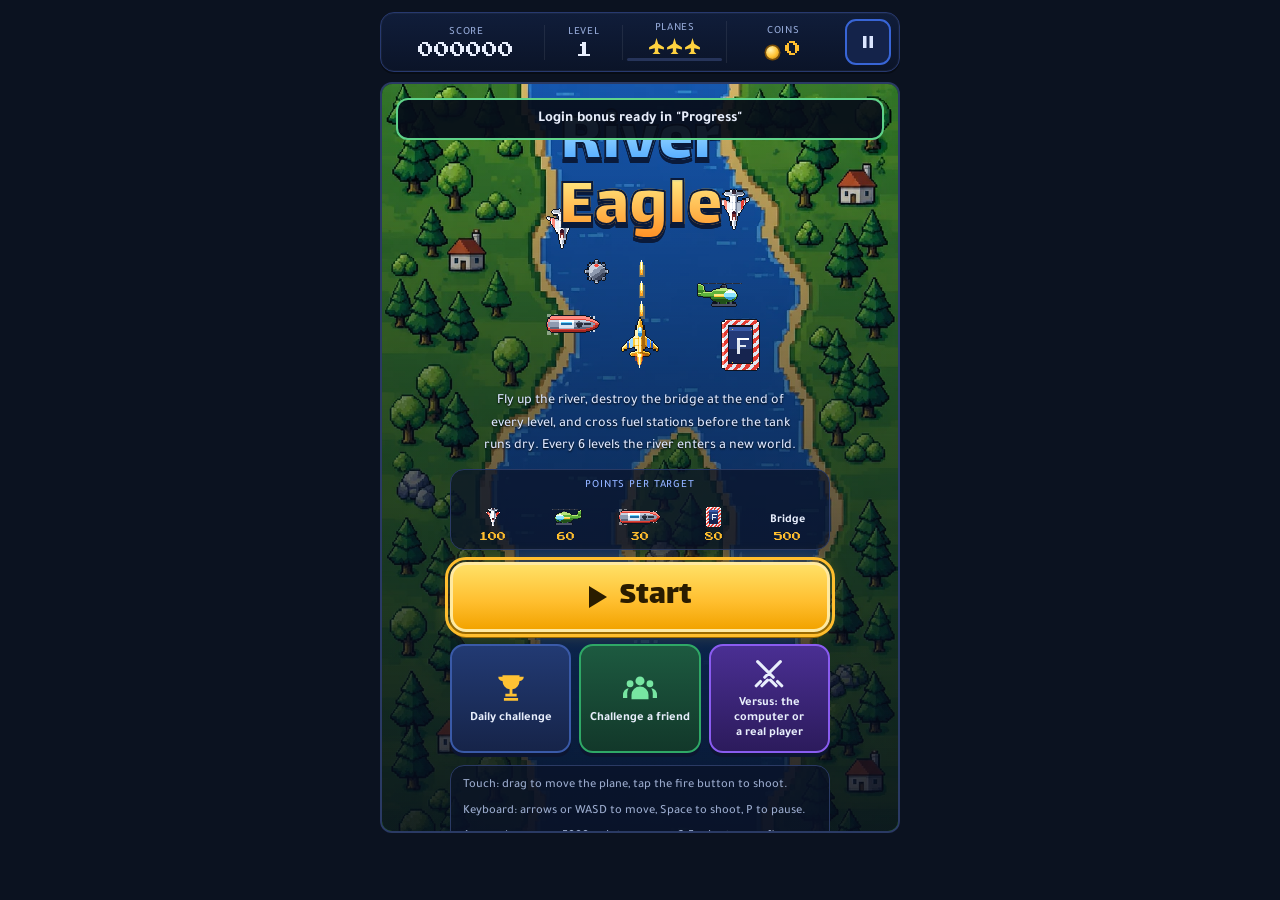
==== commit 6d799791: "Deploy web build" ====
--- a/index.html
+++ b/index.html
@@ -7,9 +7,9 @@
 <link rel="manifest" href="manifest.webmanifest">
 <link rel="icon" href="icon.svg" type="image/svg+xml">
 <title>River Eagle</title>
-  <script type="module" crossorigin src="./assets/main-DFBiujXO.js"></script>
-  <link rel="modulepreload" crossorigin href="./assets/music-DM7tjJRj.js">
-  <link rel="stylesheet" crossorigin href="./assets/main-X1ZJld9g.css">
+  <script type="module" crossorigin src="./assets/main-BdmwGLbb.js"></script>
+  <link rel="modulepreload" crossorigin href="./assets/music-BtmCLW5T.js">
+  <link rel="stylesheet" crossorigin href="./assets/main-YwBnnYmW.css">
 </head>
 <body>
 <div id="app" dir="ltr" lang="en">
@@ -60,7 +60,7 @@
 
     <section class="panel" id="menu">
       <div class="card">
-        <h1 data-i18n="app.title"></h1>
+        <div class="hero"><canvas id="heroCv" width="360" height="250" aria-hidden="true"></canvas><h1 data-i18n="app.title"></h1></div>
         <p class="lead" data-i18n="menu.lead"></p>
         <div class="legend">
           <span class="lbl" data-i18n="menu.points"></span>
--- a/assets/main-YwBnnYmW.css
+++ b/assets/main-YwBnnYmW.css
@@ -0,0 +1 @@
+@font-face{font-family:Lalezar;font-style:normal;font-display:swap;font-weight:400;src:url(./lalezar-arabic-400-normal-D6_F3AeY.woff2)format("woff2"),url(./lalezar-arabic-400-normal-BT7j_n2X.woff)format("woff");unicode-range:U+6??,U+750-77F,U+870-88E,U+890-891,U+897-8E1,U+8E3-8FF,U+200C-200E,U+2010-2011,U+204F,U+2E41,U+FB50-FDFF,U+FE70-FE74,U+FE76-FEFC,U+102E0-102FB,U+10E60-10E7E,U+10EC2-10EC4,U+10EFC-10EFF,U+1EE00-1EE03,U+1EE05-1EE1F,U+1EE21-1EE22,U+1EE24,U+1EE27,U+1EE29-1EE32,U+1EE34-1EE37,U+1EE39,U+1EE3B,U+1EE42,U+1EE47,U+1EE49,U+1EE4B,U+1EE4D-1EE4F,U+1EE51-1EE52,U+1EE54,U+1EE57,U+1EE59,U+1EE5B,U+1EE5D,U+1EE5F,U+1EE61-1EE62,U+1EE64,U+1EE67-1EE6A,U+1EE6C-1EE72,U+1EE74-1EE77,U+1EE79-1EE7C,U+1EE7E,U+1EE80-1EE89,U+1EE8B-1EE9B,U+1EEA1-1EEA3,U+1EEA5-1EEA9,U+1EEAB-1EEBB,U+1EEF0-1EEF1}@font-face{font-family:Lalezar;font-style:normal;font-display:swap;font-weight:400;src:url(./lalezar-vietnamese-400-normal-ScipispP.woff2)format("woff2"),url(./lalezar-vietnamese-400-normal-DXhD3tbU.woff)format("woff");unicode-range:U+102-103,U+110-111,U+128-129,U+168-169,U+1A0-1A1,U+1AF-1B0,U+300-301,U+303-304,U+308-309,U+323,U+329,U+1EA0-1EF9,U+20AB}@font-face{font-family:Lalezar;font-style:normal;font-display:swap;font-weight:400;src:url(./lalezar-latin-ext-400-normal-Boaamuqr.woff2)format("woff2"),url(./lalezar-latin-ext-400-normal-Dq4DC2QX.woff)format("woff");unicode-range:U+100-2BA,U+2BD-2C5,U+2C7-2CC,U+2CE-2D7,U+2DD-2FF,U+304,U+308,U+329,U+1D00-1DBF,U+1E00-1E9F,U+1EF2-1EFF,U+2020,U+20A0-20AB,U+20AD-20C0,U+2113,U+2C60-2C7F,U+A720-A7FF}@font-face{font-family:Lalezar;font-style:normal;font-display:swap;font-weight:400;src:url(./lalezar-latin-400-normal-CsH8Qv7g.woff2)format("woff2"),url(./lalezar-latin-400-normal-Bm4W26Zi.woff)format("woff");unicode-range:U+??,U+131,U+152-153,U+2BB-2BC,U+2C6,U+2DA,U+2DC,U+304,U+308,U+329,U+2000-206F,U+20AC,U+2122,U+2191,U+2193,U+2212,U+2215,U+FEFF,U+FFFD}@font-face{font-family:Tajawal;font-style:normal;font-display:swap;font-weight:500;src:url(./tajawal-arabic-500-normal-BZ8ojJNu.woff2)format("woff2"),url(./tajawal-arabic-500-normal-CbVEaYEW.woff)format("woff");unicode-range:U+6??,U+750-77F,U+870-88E,U+890-891,U+897-8E1,U+8E3-8FF,U+200C-200E,U+2010-2011,U+204F,U+2E41,U+FB50-FDFF,U+FE70-FE74,U+FE76-FEFC,U+102E0-102FB,U+10E60-10E7E,U+10EC2-10EC4,U+10EFC-10EFF,U+1EE00-1EE03,U+1EE05-1EE1F,U+1EE21-1EE22,U+1EE24,U+1EE27,U+1EE29-1EE32,U+1EE34-1EE37,U+1EE39,U+1EE3B,U+1EE42,U+1EE47,U+1EE49,U+1EE4B,U+1EE4D-1EE4F,U+1EE51-1EE52,U+1EE54,U+1EE57,U+1EE59,U+1EE5B,U+1EE5D,U+1EE5F,U+1EE61-1EE62,U+1EE64,U+1EE67-1EE6A,U+1EE6C-1EE72,U+1EE74-1EE77,U+1EE79-1EE7C,U+1EE7E,U+1EE80-1EE89,U+1EE8B-1EE9B,U+1EEA1-1EEA3,U+1EEA5-1EEA9,U+1EEAB-1EEBB,U+1EEF0-1EEF1}@font-face{font-family:Tajawal;font-style:normal;font-display:swap;font-weight:500;src:url(./tajawal-latin-500-normal-CoYeBiSI.woff2)format("woff2"),url(./tajawal-latin-500-normal-DU9v6xgj.woff)format("woff");unicode-range:U+??,U+131,U+152-153,U+2BB-2BC,U+2C6,U+2DA,U+2DC,U+304,U+308,U+329,U+2000-206F,U+20AC,U+2122,U+2191,U+2193,U+2212,U+2215,U+FEFF,U+FFFD}@font-face{font-family:Tajawal;font-style:normal;font-display:swap;font-weight:700;src:url(./tajawal-arabic-700-normal-D2-eand5.woff2)format("woff2"),url(./tajawal-arabic-700-normal-9L7Zusdl.woff)format("woff");unicode-range:U+6??,U+750-77F,U+870-88E,U+890-891,U+897-8E1,U+8E3-8FF,U+200C-200E,U+2010-2011,U+204F,U+2E41,U+FB50-FDFF,U+FE70-FE74,U+FE76-FEFC,U+102E0-102FB,U+10E60-10E7E,U+10EC2-10EC4,U+10EFC-10EFF,U+1EE00-1EE03,U+1EE05-1EE1F,U+1EE21-1EE22,U+1EE24,U+1EE27,U+1EE29-1EE32,U+1EE34-1EE37,U+1EE39,U+1EE3B,U+1EE42,U+1EE47,U+1EE49,U+1EE4B,U+1EE4D-1EE4F,U+1EE51-1EE52,U+1EE54,U+1EE57,U+1EE59,U+1EE5B,U+1EE5D,U+1EE5F,U+1EE61-1EE62,U+1EE64,U+1EE67-1EE6A,U+1EE6C-1EE72,U+1EE74-1EE77,U+1EE79-1EE7C,U+1EE7E,U+1EE80-1EE89,U+1EE8B-1EE9B,U+1EEA1-1EEA3,U+1EEA5-1EEA9,U+1EEAB-1EEBB,U+1EEF0-1EEF1}@font-face{font-family:Tajawal;font-style:normal;font-display:swap;font-weight:700;src:url(./tajawal-latin-700-normal-BypgxfGb.woff2)format("woff2"),url(./tajawal-latin-700-normal-CV3bxpHe.woff)format("woff");unicode-range:U+??,U+131,U+152-153,U+2BB-2BC,U+2C6,U+2DA,U+2DC,U+304,U+308,U+329,U+2000-206F,U+20AC,U+2122,U+2191,U+2193,U+2212,U+2215,U+FEFF,U+FFFD}@font-face{font-family:"Press Start 2P";font-style:normal;font-display:swap;font-weight:400;src:url(./press-start-2p-cyrillic-ext-400-normal-CIYZrvmP.woff2)format("woff2"),url([data-uri])format("woff");unicode-range:U+460-52F,U+1C80-1C8A,U+20B4,U+2DE0-2DFF,U+A640-A69F,U+FE2E-FE2F}@font-face{font-family:"Press Start 2P";font-style:normal;font-display:swap;font-weight:400;src:url(./press-start-2p-cyrillic-400-normal-DBn7fddJ.woff2)format("woff2"),url([data-uri])format("woff");unicode-range:U+301,U+400-45F,U+490-491,U+4B0-4B1,U+2116}@font-face{font-family:"Press Start 2P";font-style:normal;font-display:swap;font-weight:400;src:url(./press-start-2p-greek-400-normal-DQfalijU.woff2)format("woff2"),url([data-uri])format("woff");unicode-range:U+370-377,U+37A-37F,U+384-38A,U+38C,U+38E-3A1,U+3A3-3FF}@font-face{font-family:"Press Start 2P";font-style:normal;font-display:swap;font-weight:400;src:url(./press-start-2p-latin-ext-400-normal-DpfYvR5A.woff2)format("woff2"),url(./press-start-2p-latin-ext-400-normal-DBgyq7ky.woff)format("woff");unicode-range:U+100-2BA,U+2BD-2C5,U+2C7-2CC,U+2CE-2D7,U+2DD-2FF,U+304,U+308,U+329,U+1D00-1DBF,U+1E00-1E9F,U+1EF2-1EFF,U+2020,U+20A0-20AB,U+20AD-20C0,U+2113,U+2C60-2C7F,U+A720-A7FF}@font-face{font-family:"Press Start 2P";font-style:normal;font-display:swap;font-weight:400;src:url(./press-start-2p-latin-400-normal-_wFEWmAB.woff2)format("woff2"),url(./press-start-2p-latin-400-normal-KLytu4cr.woff)format("woff");unicode-range:U+??,U+131,U+152-153,U+2BB-2BC,U+2C6,U+2DA,U+2DC,U+304,U+308,U+329,U+2000-206F,U+20AC,U+2122,U+2191,U+2193,U+2212,U+2215,U+FEFF,U+FFFD}:root{--ink:#0b1220;--panel:#131c30;--line:#2a3a64;--text:#e8eefc;--muted:#9aaacc;--amber:#ffbe2e;--amber-deep:#b57f00;--amber-ink:#2a1c00;--good:#5fd38a;--warn:#ffbe2e;--bad:#ff5a4d;--font-display:"Lalezar","Tajawal",system-ui,sans-serif;--font-body:"Tajawal",system-ui,sans-serif;--font-num:"Press Start 2P",ui-monospace,monospace;--lightningcss-light: ;--lightningcss-dark:initial;color-scheme:dark}*{box-sizing:border-box}body{background:var(--ink);color:var(--text);font-family:var(--font-body);padding-top:max(12px,env(safe-area-inset-top,0px));padding-bottom:max(12px,env(safe-area-inset-bottom,0px));padding-left:max(16px,env(safe-area-inset-left,0px));padding-right:max(16px,env(safe-area-inset-right,0px))}#app{flex-direction:column;gap:10px;max-width:440px;margin:0 auto;display:flex}.hud{align-items:center;gap:16px;display:flex}.stat{flex-direction:column;gap:5px;min-width:0;display:flex}.lbl{color:var(--muted);font-size:12px;line-height:1}.num{font-family:var(--font-num);font-variant-numeric:tabular-nums;font-size:14px;line-height:1}.lives{align-items:center;gap:3px;min-height:16px;display:flex}.lives .mult{font-size:11px}.lifebar{background:#26345a;border-radius:2px;width:100%;height:3px;overflow:hidden}.lifebar i{background:var(--good);width:0;height:100%;display:block}.iconbtn{background:var(--panel);border:1.5px solid var(--line);width:38px;height:38px;color:var(--text);cursor:pointer;border-radius:9px;place-items:center;margin-inline-start:auto;display:grid}.iconbtn:focus-visible,.btn:focus-visible,.chip:focus-visible,.fire:focus-visible{outline:3px solid var(--amber);outline-offset:2px}.stage{aspect-ratio:9/13;border:2px solid var(--line);touch-action:none;-webkit-user-select:none;user-select:none;background:#2b63b4;border-radius:12px;position:relative;overflow:hidden}.stage canvas{width:100%;height:100%;image-rendering:pixelated;touch-action:none;display:block}.banner{z-index:2;text-align:center;pointer-events:none;white-space:pre-line;font-family:var(--font-display);color:var(--amber);text-shadow:0 4px #3b2a00,0 0 18px #00000080;opacity:0;font-size:44px;line-height:1.15;position:absolute;top:16%;left:0;right:0}.banner.bad{color:var(--bad)}.banner.show{animation:2.4s ease-out bn}@keyframes bn{0%{opacity:0;transform:translateY(10px)}12%{opacity:1;transform:none}78%{opacity:1}to{opacity:0}}.buffs{z-index:2;pointer-events:none;gap:6px;display:flex;position:absolute;top:10px;left:10px}.buff{color:var(--text);background:#070c18c7;border-radius:999px;padding:3px 9px;font-size:12px;font-weight:700}.buff.s{border:1.5px solid #7fd0ff}.buff.d{border:1.5px solid #f08a24}.gauge{z-index:2;pointer-events:none;background:#070c18b8;border-radius:9px;align-items:center;gap:10px;padding:7px 10px;display:flex;position:absolute;bottom:14px;left:12px;right:98px}.gl{font-size:13px;font-weight:700}.meter{min-width:0;font-family:var(--font-num);color:var(--muted);direction:ltr;flex:1;align-items:center;gap:6px;font-size:9px;display:flex}.bar{background:#0a1020;border:2px solid #4d5e8c;flex:1;height:14px;position:relative;overflow:hidden}.bar i{background:var(--good);width:100%;height:100%;display:block}.bar:after{content:"";background:repeating-linear-gradient(90deg,#0000 0 8px,#0a1020 8px 10px);position:absolute;inset:0}.gauge.mid .bar i{background:var(--warn)}.gauge.low .bar i{background:var(--bad)}.gauge.low{animation:.5s steps(2,end) infinite lowfuel}@keyframes lowfuel{50%{background:#78140fe6}}.fire{z-index:2;color:#fff;width:74px;height:74px;font-family:var(--font-display);touch-action:none;cursor:pointer;background:radial-gradient(circle at 35% 30%,#ff8b6b,#d93a2b);border:3px solid #ffd77a;border-radius:50%;font-size:22px;display:none;position:absolute;bottom:12px;right:12px;box-shadow:0 5px #7d1d14}.fire.on{transform:translateY(3px);box-shadow:0 2px #7d1d14}@media (hover:none) and (pointer:coarse),(any-pointer:coarse){.fire{place-items:center;display:grid}}body.tall .dock .fire{place-items:center;display:grid}.panel{z-index:4;background:#070c18e0;place-items:center;padding:16px;display:grid;position:absolute;inset:0;overflow:auto}.card{text-align:center;flex-direction:column;align-items:center;gap:12px;width:100%;max-width:330px;display:flex}.card h1,.card h2{font-family:var(--font-display);color:var(--amber);text-shadow:0 4px #6b4a00;text-wrap:balance;margin:0;font-weight:400;line-height:1}.card h1{font-size:60px}.card h2{font-size:42px}.lead{text-wrap:balance;margin:0;font-size:15px;line-height:1.65}.btn{font-family:var(--font-display);background:var(--amber);color:var(--amber-ink);box-shadow:0 4px 0 var(--amber-deep);cursor:pointer;border:0;border-radius:10px;padding:11px 28px;font-size:24px;line-height:1}.btn:active{box-shadow:0 1px 0 var(--amber-deep);transform:translateY(3px)}.opts{flex-wrap:wrap;justify-content:center;gap:8px;display:flex}.chip{font-family:var(--font-body);border:1.5px solid var(--line);background:var(--panel);color:var(--muted);cursor:pointer;border-radius:999px;padding:7px 13px;font-size:13px;font-weight:700}.chip[aria-pressed=true]{color:var(--text);border-color:var(--amber)}.how{color:var(--muted);text-align:start;gap:6px;margin:0;padding:0;font-size:13px;line-height:1.55;list-style:none;display:grid}.legend{flex-direction:column;gap:6px;width:100%;display:flex}.pts{grid-template-columns:repeat(5,1fr);gap:6px;display:grid}.pt{flex-direction:column;justify-content:flex-end;align-items:center;gap:5px;min-height:44px;font-size:12px;font-weight:700;display:flex}.pt img{width:auto;height:20px;image-rendering:pixelated}.pt b{font-family:var(--font-num);color:var(--amber);font-size:9px;font-weight:400}.best{color:var(--muted);align-items:center;gap:10px;margin:0;font-size:13px;display:flex}.best b{font-family:var(--font-num);color:var(--text);font-size:12px;font-weight:400}.result{grid-template-columns:1fr 1fr;gap:10px;width:100%;display:grid}.result div{background:var(--panel);border:1.5px solid var(--line);border-radius:10px;flex-direction:column;align-items:center;gap:7px;padding:10px 6px;display:flex}.result b{font-family:var(--font-num);font-size:14px;font-weight:400}.newbest{font-family:var(--font-display);color:var(--good);margin:0;font-size:24px}.pick{flex-direction:column;align-items:center;gap:6px;width:100%;display:flex}.hof{gap:4px;width:100%;font-size:13px;display:grid}.hofrow{background:var(--panel);text-align:start;border-radius:8px;grid-template-columns:22px 1fr auto 40px;align-items:center;gap:8px;padding:6px 10px;display:grid}.hofrow.me{outline:2px solid var(--amber)}.hofrow .c0{font-family:var(--font-num);color:var(--muted);font-size:10px}.hofrow .c1{text-overflow:ellipsis;white-space:nowrap;font-weight:700;overflow:hidden}.hofrow .c2{font-family:var(--font-num);font-size:11px}.hofrow .c3{color:var(--muted);text-align:end;font-size:12px}.nameform{text-align:start;flex-direction:column;gap:6px;width:100%;display:flex}.nameform .row{gap:8px;display:flex}.nameform input{min-width:0;font-family:var(--font-body);border:1.5px solid var(--line);background:var(--panel);color:var(--text);border-radius:8px;flex:1;padding:8px 10px;font-size:15px}.nameform input:focus-visible{outline:3px solid var(--amber);outline-offset:1px}@media (prefers-reduced-motion:reduce){.gauge.low{animation:none}}html,body{margin:0}body{font-size:14px}[hidden]{display:none!important}img{max-width:100%}html,body{min-height:100%}#app{max-width:520px}.stage{width:min(100%,69.2308vh - 54px);flex:none;width:min(100%,69.2308dvh - 54px);margin-inline:auto}.btn{min-height:48px}.chip{justify-content:center;align-items:center;min-height:44px;padding-inline:16px;display:inline-flex}.iconbtn{width:44px;height:44px}.hud{min-height:44px}.hint{z-index:3;text-align:center;pointer-events:none;border:2px solid var(--amber);color:var(--text);background:#070c18db;border-radius:12px;padding:10px 14px;font-size:16px;font-weight:700;line-height:1.45;position:absolute;top:28%;left:14px;right:14px}.goal{color:var(--amber);margin:0;font-size:14px;font-weight:700;line-height:1.5}.result.three{grid-template-columns:repeat(3,1fr)}.setlist{text-align:start;flex-direction:column;gap:4px;width:100%;display:flex}.setrow{justify-content:space-between;align-items:center;gap:12px;min-height:44px;font-size:14px;font-weight:700;display:flex}.setrow input[type=range]{min-width:0;height:44px;accent-color:var(--amber);background:0 0;flex:0 0 46%}.hintline{margin:0 0 6px;font-weight:400}.switch{cursor:pointer;background:0 0;border:0;flex:none;width:56px;height:44px;position:relative}.switch:before{content:"";inset-inline-start:0;border:1.5px solid var(--line);background:#26345a;border-radius:999px;width:56px;height:28px;position:absolute;top:8px}.switch:after{content:"";top:12px;background:#9aaacc;border-radius:50%;width:20px;height:20px;transition:transform .15s,background .15s;position:absolute;inset-inline-start:4px}.switch[aria-checked=true]:before{background:var(--amber-deep);border-color:var(--amber)}.switch[aria-checked=true]:after{background:#fff;transform:translate(28px)}[dir=rtl] .switch[aria-checked=true]:after{transform:translate(-28px)}.switch:focus-visible{outline:3px solid var(--amber);outline-offset:2px;border-radius:12px}input[type=range]:focus-visible{outline:3px solid var(--amber);outline-offset:2px}.stars{direction:ltr;justify-content:center;gap:10px;font-size:52px;line-height:1;display:flex}.stars .on{color:var(--amber);text-shadow:0 3px #6b4a00}.stars .off{color:#3a4a74}.starlist{text-align:start;gap:6px;width:100%;margin:0;padding:0;font-size:14px;list-style:none;display:grid}.starlist li{background:var(--panel);border-radius:8px;align-items:center;gap:10px;min-height:44px;padding:8px 10px;display:flex}.starlist li b{font-family:var(--font-num);text-align:center;width:1.4em;font-size:12px;font-weight:400}.starlist li.ok b{color:var(--good)}.starlist li.no{color:var(--muted)}.starlist li.no b{color:var(--bad)}body.reduce-fx .gauge.low{animation:none}body.one-hand .fire{display:none!important}.chip[aria-disabled=true]{opacity:.45;cursor:not-allowed}@media (prefers-reduced-motion:reduce){.banner.show{animation-duration:10ms}}.hud{gap:12px}.stat{flex:none}.scorerow{align-items:center;gap:6px;display:flex}.mult{z-index:2;pointer-events:none;font-family:var(--font-num);background:var(--amber);color:var(--amber-ink);box-shadow:0 3px 0 var(--amber-deep);border-radius:8px;padding:6px 8px;font-size:13px;line-height:1;position:absolute;top:10px;right:10px}.coinnum{color:var(--amber)}.pulse{animation:.7s ease-out pulse}@keyframes pulse{0%{filter:brightness(1.6);transform:scale(1.5)}to{filter:none;transform:none}}.buff.m{border:1.5px solid #6fe08c}.buff.t{border:1.5px solid #b79cff}.buffs{flex-wrap:wrap;max-width:75%}.special{z-index:2;color:#fff;min-width:74px;height:44px;font-family:var(--font-display);touch-action:none;cursor:pointer;background:linear-gradient(#5aa8ff,#2b63d9);border:2.5px solid #bfe3ff;border-radius:22px;padding:0 12px;font-size:17px;display:none;position:absolute;bottom:96px;right:12px;box-shadow:0 4px #14388a}.special.empty{filter:grayscale(.9)brightness(.7)}@media (hover:none) and (pointer:coarse){.special:not([hidden]){place-items:center;display:grid}}.coinsline{color:var(--muted);margin:0;font-size:15px}.coinsline b{font-family:var(--font-num);color:var(--amber);margin-inline-start:6px;font-size:14px;font-weight:400}.hgh{font-family:var(--font-display);color:var(--text);align-self:flex-start;margin:6px 0 0;font-size:20px;font-weight:400}.hglist{gap:8px;width:100%;display:grid}.hgrow{background:var(--panel);text-align:start;border:1.5px solid #0000;border-radius:10px;justify-content:space-between;align-items:center;gap:10px;padding:8px 10px;display:flex}.hgrow.on{border-color:var(--amber)}.hginfo{flex-direction:column;gap:3px;min-width:0;display:flex}.hginfo b{font-size:14px}.hginfo .lbl{font-size:12px;line-height:1.4}.hginfo .dim{opacity:.7}.pips{letter-spacing:2px;color:var(--amber);text-align:start;direction:ltr;font-size:12px}.hgrow .chip{flex:none;font-size:12px}.skins{grid-template-columns:repeat(3,1fr);gap:8px;width:100%;display:grid}.skin{border:1.5px solid var(--line);background:var(--panel);min-height:44px;color:var(--text);cursor:pointer;font-family:var(--font-body);border-radius:10px;flex-direction:column;align-items:center;gap:4px;padding:8px 4px;display:flex}.skin canvas{image-rendering:pixelated}.skin .sname{font-size:12px;font-weight:700}.skin .lbl{font-size:11px}.skin.on{border-color:var(--amber)}.skin.locked{opacity:.8}.skin[aria-disabled=true],.hgrow .chip[aria-disabled=true]{opacity:.45;cursor:not-allowed}.btn.alt{color:var(--text);background:#2a3a64;box-shadow:0 4px #17203f}.btn[aria-disabled=true],.chip[aria-disabled=true]{opacity:.5;cursor:not-allowed}.toast{z-index:5;text-align:center;pointer-events:none;border:2px solid var(--good);color:var(--text);background:#070c18eb;border-radius:12px;padding:10px 14px;font-size:15px;font-weight:700;position:absolute;top:14px;left:14px;right:14px}.tabs{flex-wrap:wrap;justify-content:center;gap:6px;display:flex}.tabs .chip[aria-selected=true]{color:var(--text);border-color:var(--amber)}.hofrow.withact{grid-template-columns:22px 1fr auto 40px 32px}.flag{min-width:32px;min-height:32px;color:var(--muted);cursor:pointer;background:0 0;border:0;font-size:16px}.rowmenu{flex-wrap:wrap;justify-content:center;gap:6px;padding:6px 4px;display:flex}.rowmenu .chip{min-height:36px;font-size:12px}.publish{flex-direction:column;align-items:center;gap:6px;display:flex}.logindays{grid-template-columns:repeat(7,1fr);gap:4px;width:100%;display:grid}.lday{background:var(--panel);border:1.5px solid #0000;border-radius:8px;flex-direction:column;align-items:center;gap:3px;padding:6px 2px;font-size:10px;display:flex}.lday .lbl{font-size:10px}.lday b{font-family:var(--font-num);color:var(--amber);font-size:9px;font-weight:400}.lday.got{opacity:.55}.lday.now{border-color:var(--amber)}.bar2{background:#0a1020;border:1.5px solid #3a4a74;border-radius:8px;min-width:120px;height:16px;position:relative;overflow:hidden}.bar2 i{background:var(--good);opacity:.85;position:absolute;inset:0 auto 0 0}.bar2 span{text-align:center;font-size:11px;font-weight:700;line-height:13px;display:block;position:relative}.reward{font-family:var(--font-num);color:var(--amber);flex:none;font-size:11px}.hglist .hginfo{flex:1}.linkbox{width:100%;font-family:var(--font-body);border:1.5px solid var(--line);background:var(--panel);color:var(--text);text-align:start;direction:ltr;border-radius:8px;padding:8px 10px;font-size:12px}body.versus .buffs,body.versus .mult,body.versus #banner,body.versus .hint,body.versus .hud .stat,body.versus .gauge,body.versus .special,body.versus:not(.solo) .fire{display:none!important}body.versus .hud{justify-content:flex-end}.autotog{z-index:2;min-width:92px;height:44px;color:var(--muted);font-family:var(--font-body);touch-action:manipulation;cursor:pointer;background:#070c18d1;border:2.5px solid #5a6a96;border-radius:22px;padding:0 12px;font-size:13px;font-weight:700;display:none;position:absolute;bottom:58px;right:98px}.autotog.on{border-color:var(--good);color:var(--text);background:#14462dd9}@media (hover:none) and (pointer:coarse){.autotog{place-items:center;display:grid}}body.one-hand .autotog,body.versus:not(.solo) .autotog{display:none!important}.seg{flex:none;gap:6px;display:flex}.seg .chip{padding-inline:12px;font-size:12px}.seg .chip[aria-pressed=true]{color:var(--text);border-color:var(--amber)}body.fire-left .fire,body.fire-left .special{left:12px;right:auto}body.fire-left .autotog{left:98px;right:auto}.gauge{flex-direction:column;align-items:center;gap:4px;width:34px;height:min(46%,230px);padding:6px 3px 8px;inset:74px auto auto 8px}.gauge .gl{font-size:10px;line-height:1}.meter{flex-direction:column-reverse;align-items:center;gap:3px;width:100%;height:100%;min-height:0}.bar{flex:1;width:14px;height:auto;min-height:0}.bar i{width:100%;position:absolute;bottom:0;left:0;right:0}.bar:after{background:repeating-linear-gradient(0deg,#0000 0 8px,#0a1020 8px 10px)}body:not(.fire-left) .gauge{left:auto;right:8px}.deck{direction:ltr;flex:1;min-height:0;display:none}body.deck-on .deck{align-items:stretch;gap:10px;padding:10px 2px 14px;display:flex}body:not(.fire-left).deck-on .deck{flex-direction:row-reverse}.deck-side{flex-direction:column;flex:1;justify-content:center;gap:10px;min-width:0;display:flex}body.deck-on .fire{border-radius:22px;flex:1.7;width:auto;height:auto;min-height:88px;font-size:30px;position:static}body.deck-on .special,body.deck-on .autotog{width:100%;min-width:0;height:48px;position:static}body.one-hand .deck,body.versus .deck{display:none!important}.chip.wide{text-align:center;width:100%}.sub{opacity:.85;margin:10px 0 2px;font-size:14px}#overContinue,#leDouble{margin-bottom:8px}#overNoAds{margin:0 auto 8px;display:block}.legal{flex-wrap:wrap;gap:8px;display:flex}.legal .chip{text-decoration:none;display:inline-block}body.tall .fire{width:108px;height:108px;bottom:max(22px,env(safe-area-inset-bottom,0px));font-size:26px}body.tall .special{bottom:150px}body.tall .autotog{min-width:100px;height:48px;bottom:34px;right:132px}body.tall.fire-left .autotog{left:132px;right:auto}.row3{grid-template-columns:repeat(3,1fr);gap:8px;margin:6px 0;display:grid}.row3 .btn{padding-inline:6px}.roomcode{font-family:var(--font-num);letter-spacing:.35em;text-align:center;border:2px dashed var(--amber);direction:ltr;border-radius:12px;margin:8px 0;padding:12px 0 12px .35em;font-size:38px}#duelCode{text-transform:uppercase;text-align:center;letter-spacing:.3em;flex:1;min-width:0}html,body{overflow-x:hidden}input,select,textarea{font-size:16px}.hud{background:linear-gradient(#101d3a,#0b1428);border:1.5px solid #27396f;border-radius:14px;gap:0;padding:6px 8px;box-shadow:inset 0 0 0 1px #ffffff0a,0 2px #00000059}.hud .stat{text-align:center;border-inline-end:1px solid #ffffff14;flex:1;align-items:center;gap:4px;padding:2px 4px}.hud .stat:first-child{flex:1.7}.hud .stat:nth-child(2){flex:.8}.hud .stat:nth-child(3){flex:1.1}.hud .stat:nth-child(4){border-inline-end:none;flex:1.2}.hud .lbl{letter-spacing:.06em;text-transform:uppercase;color:#8fa3d0;font-size:11px}.hud .num{font-size:16px}.hud .coinnum:before{content:"";vertical-align:-2px;background:radial-gradient(circle at 35% 30%,#fff3b0,#ffc233 55%,#b9780a);border-radius:50%;width:13px;height:13px;margin-inline-end:6px;display:inline-block;box-shadow:0 0 0 1.5px #7a4d05}.hud .iconbtn{color:#dbe6ff;background:#14234a;border:2px solid #3865d6;border-radius:11px;flex:none;width:46px;height:46px;margin-inline-start:6px}.lives{justify-content:center}.gauge{background:linear-gradient(#0b1228e6,#080d1ce6);border:1.5px solid #27396f;border-radius:12px}.gauge .gl{color:#dbe6ff;place-items:center;font-size:0;display:grid}.bar{border-color:#3a4f86}.bar i{background:linear-gradient(#43d17a 28%,#ffb300 62%,#e53935 100%);background-size:100% calc(100% / var(--f,1));background-position:bottom;background-repeat:no-repeat}.gauge.mid .bar i,.gauge.low .bar i{background:linear-gradient(#43d17a 28%,#ffb300 62%,#e53935 100%);background-size:100% calc(100% / var(--f,1));background-position:bottom}.dock{z-index:3;direction:ltr;background:linear-gradient(#0e1830f5,#080e1ef5);border:2px solid #2a3f78;border-radius:16px;align-items:center;gap:10px;padding:9px 10px;display:none;position:absolute;bottom:8px;left:8px;right:8px;box-shadow:0 0 0 1px #0000008c,0 0 18px #3c6eff38}body.tall:not(.versus) .dock:not([hidden]){display:flex}body:not(.fire-left) .dock{flex-direction:row-reverse}.dock .dock-fire{flex:none;place-items:center;display:grid}.dock .fire{width:84px;height:84px;margin:0;font-size:22px;position:static}.dock .dock-mid{direction:ltr;flex-direction:column;flex:1;gap:3px;min-width:0;display:flex}.dm-label{letter-spacing:.12em;color:#8fa3d0;text-transform:uppercase;font-size:10px;font-weight:700}.dm-top{justify-content:space-between;align-items:center;gap:6px;min-height:24px;display:flex}.dm-title{color:#f2f6ff;white-space:nowrap;text-overflow:ellipsis;text-transform:uppercase;font-size:13px;font-weight:800;overflow:hidden}.dm-chip .mult{position:static}.dock .cp-bar{background:#1a2748;border:1px solid #2c3f73;border-radius:6px;flex:none;width:100%;height:10px;overflow:hidden}.cp-bar i{background:linear-gradient(#ffd23f,#f5a623);width:0;height:100%;transition:width .25s linear;display:block}.cp-bar i.bridge{background:linear-gradient(#ffa05a,#ff7a2a)}.cp-bar i.boss{background:linear-gradient(#7fe0a2,#3fbf73)}.cp-bar i.boss.p1{background:linear-gradient(#ffd23f,#e0a010)}.cp-bar i.boss.p2{background:linear-gradient(#ff7b6e,#e23d2f)}.dm-nums{font-family:var(--font-num);color:#c3d0ee;letter-spacing:.04em;font-size:11px}.dock .dock-mode{direction:ltr;background:#ffffff0a;border:1px solid #2c3f73;border-radius:12px;flex-direction:column;flex:none;align-items:stretch;gap:5px;padding:7px 8px;display:flex}.seg2{border:1.5px solid #3a4f86;border-radius:9px;display:flex;overflow:hidden}.seg2 button{color:#9db0da;min-height:34px;font:700 11px/1 var(--font-body);letter-spacing:.04em;cursor:pointer;touch-action:manipulation;background:#101a36;border:0;flex:1;padding:0 9px}.seg2 button[aria-pressed=true]{color:#fff;background:linear-gradient(#3d8bff,#2a63d9)}body.tall .autotog,body:not(.tall) .dock-mode,body:not(.tall) .dock{display:none}body.one-hand .dock-mode,body.one-hand .dock .dock-fire{visibility:hidden}body.versus .dock{display:none!important}body.tall .special{min-width:120px;height:50px;font-size:17px;bottom:150px;left:14px;right:auto}body.tall:not(.fire-left) .special{left:auto;right:14px}body.tall .buffs{max-width:48%;inset:auto auto 150px 150px}body.tall:not(.fire-left) .buffs{left:auto;right:150px}.dock .fire{width:76px;height:76px;font-size:20px}.dock{gap:8px;padding:8px 9px}.dock .dock-mode{padding:6px}.seg2 button{min-height:32px;padding:0 7px;font-size:10.5px}.dm-title{font-size:12px}.dm-nums{white-space:nowrap}.dm-top{min-height:18px}body.tall .mult{top:auto;bottom:150px;right:14px}body.tall.fire-left .mult{left:auto;right:14px}body.tall:not(.fire-left) .mult{left:14px;right:auto}.dock{pointer-events:none}.dock .fire,.dock .seg2,.dock .seg2 button,.dock button{pointer-events:auto}body{-webkit-user-select:none;user-select:none;-webkit-touch-callout:none}input,textarea{-webkit-user-select:text;user-select:text}#menu{background:linear-gradient(#070e1e8c 0,#070e1ed1 38%,#070e1eed 100%);display:flex;overflow-y:auto}#menu .card{gap:12px;max-width:360px;margin:auto;padding-block:6px}#menu h1{text-wrap:initial;background:linear-gradient(#b9efff 0,#3d9bff 46%,#ffe27a 54%,#ff8a1f 100%);color:#0000;-webkit-text-stroke:2px #0a1a3a;paint-order:stroke fill;width:min-content;text-shadow:none;filter:drop-shadow(0 4px #0a1a3a);-webkit-background-clip:text;background-clip:text;margin-inline:auto;font-size:68px;line-height:.9}#menu .lead{color:#dbe6ff;text-shadow:0 1px 2px #000;font-size:14px;line-height:1.6}#menu .legend{border:1.5px solid var(--line);background:#0a1228b8;border-radius:14px;padding:10px 8px 8px}#menu .legend .lbl{letter-spacing:.08em;text-transform:uppercase;color:#8fb0ff;font-size:11px}.btn.start{background:linear-gradient(#ffe066 0,#ffbe2e 58%,#f2a300 100%);border:3px solid #ffe9a0;border-radius:16px;justify-content:center;align-items:center;gap:12px;width:100%;min-height:64px;padding:15px 18px;font-size:34px;display:flex;box-shadow:0 6px #9a6a00,0 0 18px #ffbe2e59}.btn.start:active{transform:translateY(4px);box-shadow:0 2px #9a6a00}.btn.start .play{border-style:solid;border-width:11px 0 11px 18px;border-color:transparent transparent transparent var(--amber-ink);width:0;height:0}body[dir=rtl] .btn.start .play,#app[dir=rtl] .btn.start .play{transform:scaleX(-1)}.modes{grid-template-columns:repeat(3,1fr);gap:8px;width:100%;display:grid}.btn.mode{min-height:92px;font-family:var(--font-body);text-wrap:balance;background:linear-gradient(#223a73,#162449);border:2px solid #3a5aa8;border-radius:14px;flex-direction:column;justify-content:center;align-items:center;gap:6px;padding:10px 6px;font-size:12.5px;font-weight:800;line-height:1.2;display:flex;box-shadow:0 4px #0c1530}.btn.mode i{background:50%/contain no-repeat;flex:none;width:34px;height:34px;display:block}.btn.m-friend{background:linear-gradient(#1d5a40,#12382a);border-color:#2fa866}.btn.m-versus{background:linear-gradient(#4a2f93,#2c1b5c);border-color:#8a5cf0}.btn.m-daily i{background-image:url("data:image/svg+xml,%3Csvg xmlns='http://www.w3.org/2000/svg' viewBox='0 0 24 24'%3E%3Cpath fill='%23ffc233' d='M6 3h12v4a6 6 0 0 1-5 5.9V16h3v2H8v-2h3v-3.1A6 6 0 0 1 6 7V3zm-3 1h3v3a3 3 0 0 1-3-3zm18 0a3 3 0 0 1-3 3V4h3zM7 19h10v2H7z'/%3E%3C/svg%3E")}.btn.m-friend i{background-image:url("data:image/svg+xml,%3Csvg xmlns='http://www.w3.org/2000/svg' viewBox='0 0 24 24'%3E%3Cg fill='%2377e6a2'%3E%3Ccircle cx='12' cy='7' r='3.2'/%3E%3Ccircle cx='5' cy='9' r='2.4'/%3E%3Ccircle cx='19' cy='9' r='2.4'/%3E%3Cpath d='M6 20v-3a6 6 0 0 1 12 0v3zM0 19v-2a5 5 0 0 1 4-4.9A8 8 0 0 0 3 17v2zm24 0v-2a5 5 0 0 0-4-4.9A8 8 0 0 1 21 17v2z'/%3E%3C/g%3E%3C/svg%3E")}.btn.m-versus i{background-image:url("data:image/svg+xml,%3Csvg xmlns='http://www.w3.org/2000/svg' viewBox='0 0 24 24'%3E%3Cg fill='none' stroke='%23e8eefc' stroke-width='2.2' stroke-linecap='round'%3E%3Cpath d='M4 4l11 11M20 4L9 15M13 17l4 4M11 17l-4 4M3 21l3-3M21 21l-3-3'/%3E%3C/g%3E%3C/svg%3E")}#menu .pick .lbl{letter-spacing:.08em;text-transform:uppercase;color:#8fb0ff;font-size:11px}#menu .pick{width:100%}#menu .pick .opts{scroll-snap-type:x proximity;scrollbar-width:thin;flex-wrap:nowrap;justify-content:flex-start;gap:8px;width:100%;padding:4px 2px 8px;overflow-x:auto}.chip.wcard{border:2px solid var(--line);scroll-snap-align:start;background:#0a1228cc;border-radius:12px;flex-direction:column;flex:none;align-items:center;gap:5px;width:84px;min-height:0;padding:4px 4px 6px;display:flex}.wcard .wpic{border-radius:8px;width:100%;height:58px;position:relative;box-shadow:inset 0 0 0 1px #ffffff1f}.wcard .wname{color:var(--text);font-size:12px;font-weight:800}.wcard[aria-pressed=true]{border-color:var(--amber);box-shadow:0 0 0 2px #ffbe2e59,0 0 14px #ffbe2e4d}.wcard.locked .wpic{filter:grayscale(.3)brightness(.72)}.wcard.locked .wname{color:var(--muted)}.wcard.locked .wpic:after{content:"";background:url("data:image/svg+xml,%3Csvg xmlns='http://www.w3.org/2000/svg' viewBox='0 0 24 24'%3E%3Cpath fill='%23e8eefc' d='M7 10V8a5 5 0 0 1 10 0v2h1a1 1 0 0 1 1 1v9a1 1 0 0 1-1 1H6a1 1 0 0 1-1-1v-9a1 1 0 0 1 1-1zm2 0h6V8a3 3 0 0 0-6 0z'/%3E%3C/svg%3E") 50%/22px no-repeat;position:absolute;inset:0}#menu .how{border:1.5px solid var(--line);background:#0a1228b8;border-radius:14px;width:100%;padding:10px 12px}#menu .how li{font-size:12.5px}#menu .card{max-width:380px}#menu .hero{aspect-ratio:360/250;width:calc(100% + 32px);margin:-6px -16px 0;position:relative;-webkit-mask-image:linear-gradient(#000 72%,#0000 100%);mask-image:linear-gradient(#000 72%,#0000 100%)}#menu .hero canvas{width:100%;height:100%;image-rendering:pixelated;display:block}#menu .hero:before{content:"";z-index:1;pointer-events:none;background:linear-gradient(#060c1c8c 0,#060c1c00 55%);position:absolute;inset:0}#menu .hero h1{z-index:2;margin:0;font-size:72px;position:absolute;top:12px;left:50%;transform:translate(-50%)}#menu .lead{margin-top:-8px}.wcard .wpic{aspect-ratio:84/66;object-fit:cover;width:100%;height:auto;image-rendering:pixelated;border-radius:8px;display:block;position:relative}.wcard.locked{position:relative}.wcard.locked:after{content:"";pointer-events:none;background:url("data:image/svg+xml,%3Csvg xmlns='http://www.w3.org/2000/svg' viewBox='0 0 24 24'%3E%3Cpath fill='%23e8eefc' d='M7 10V8a5 5 0 0 1 10 0v2h1a1 1 0 0 1 1 1v9a1 1 0 0 1-1 1H6a1 1 0 0 1-1-1v-9a1 1 0 0 1 1-1zm2 0h6V8a3 3 0 0 0-6 0z'/%3E%3C/svg%3E") 50%/22px no-repeat;height:calc(100% - 30px);position:absolute;top:4px;left:0;right:0}.wcard.locked .wpic:after{content:none}#menu{background:linear-gradient(180deg,#060c1c1f 0,#060c1c80 42%,#060c1ce0 100%),var(--menu-art,none) center top/cover no-repeat,#0b1220}#menu .hero{-webkit-mask-image:none;mask-image:none}#menu .hero:before{content:none}.wcard .wpic{aspect-ratio:84/78;object-position:center 30%}
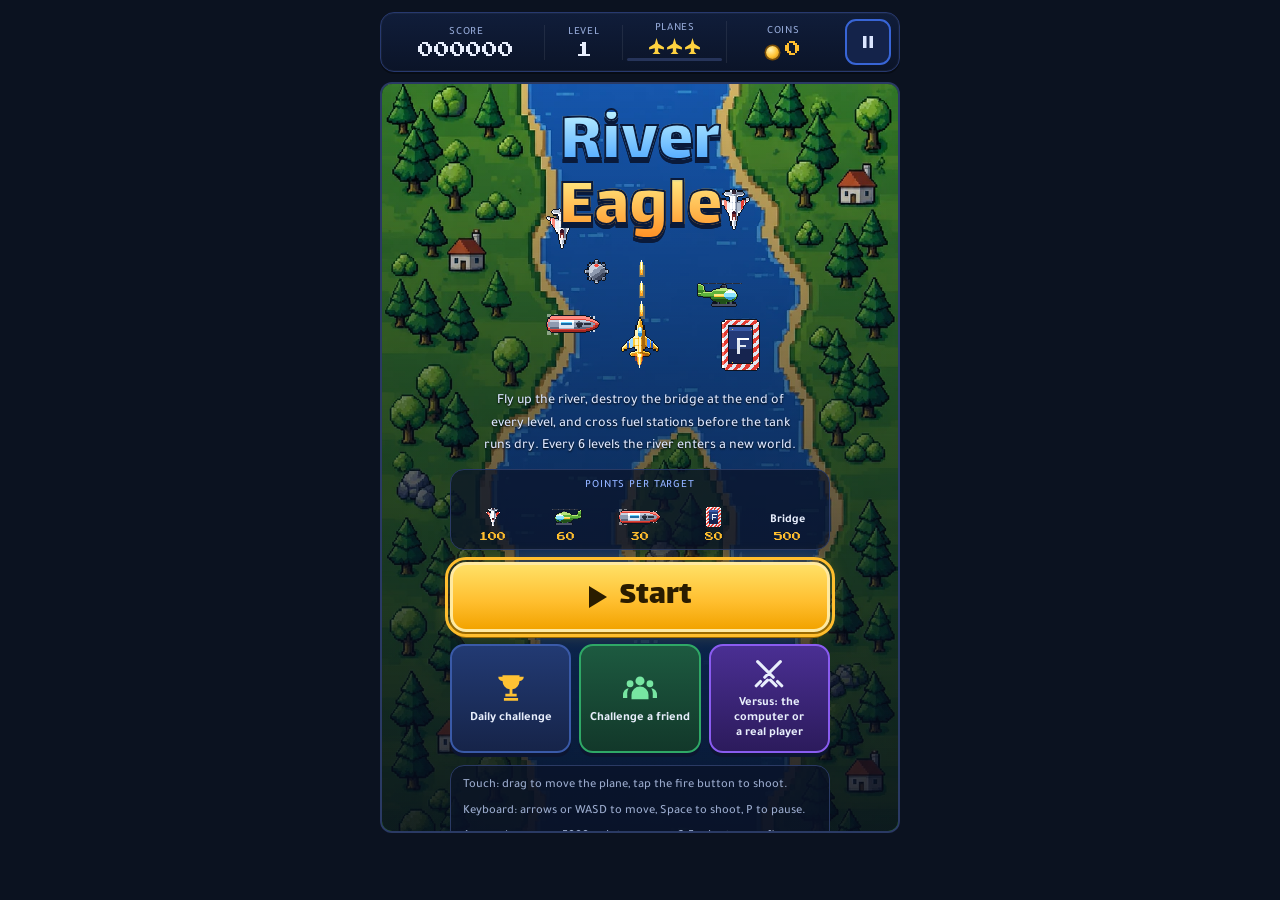
==== commit 2eefcad0: "Deploy web build" ====
--- a/index.html
+++ b/index.html
@@ -7,7 +7,7 @@
 <link rel="manifest" href="manifest.webmanifest">
 <link rel="icon" href="icon.svg" type="image/svg+xml">
 <title>River Eagle</title>
-  <script type="module" crossorigin src="./assets/main-BdmwGLbb.js"></script>
+  <script type="module" crossorigin src="./assets/main-CsC9je6W.js"></script>
   <link rel="modulepreload" crossorigin href="./assets/music-BtmCLW5T.js">
   <link rel="stylesheet" crossorigin href="./assets/main-YwBnnYmW.css">
 </head>
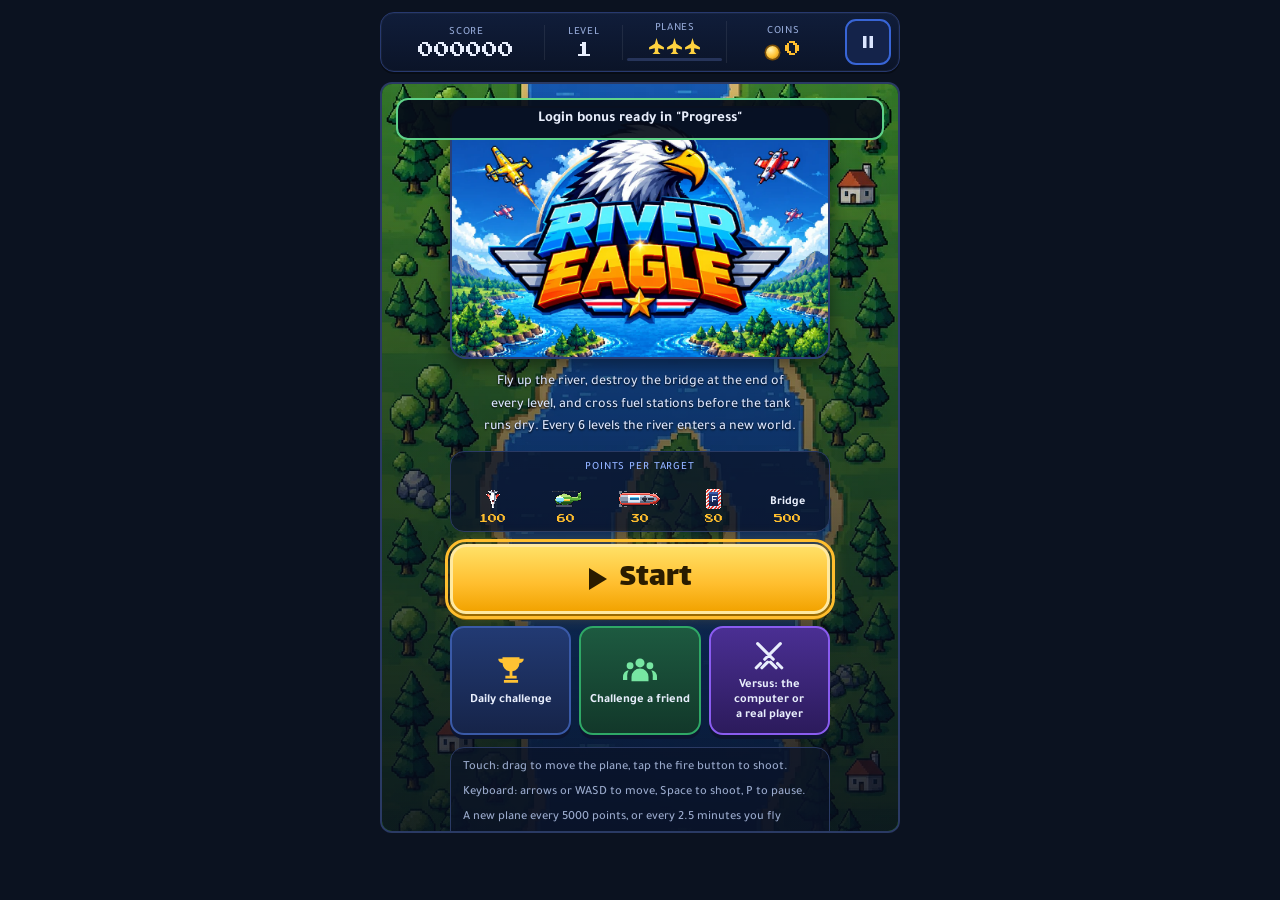
==== commit cd1a5d80: "Deploy web build" ====
--- a/index.html
+++ b/index.html
@@ -5,11 +5,12 @@
 <meta name="viewport" content="width=device-width,initial-scale=1,maximum-scale=1,viewport-fit=cover">
 <meta name="theme-color" content="#0b1220">
 <link rel="manifest" href="manifest.webmanifest">
-<link rel="icon" href="icon.svg" type="image/svg+xml">
+<link rel="icon" href="icons/icon-96.webp" type="image/webp">
+<link rel="apple-touch-icon" href="icons/icon-192.webp">
 <title>River Eagle</title>
-  <script type="module" crossorigin src="./assets/main-CsC9je6W.js"></script>
+  <script type="module" crossorigin src="./assets/main-DNh_MtF8.js"></script>
   <link rel="modulepreload" crossorigin href="./assets/music-BtmCLW5T.js">
-  <link rel="stylesheet" crossorigin href="./assets/main-YwBnnYmW.css">
+  <link rel="stylesheet" crossorigin href="./assets/main-gaomdYbb.css">
 </head>
 <body>
 <div id="app" dir="ltr" lang="en">
@@ -60,7 +61,7 @@
 
     <section class="panel" id="menu">
       <div class="card">
-        <div class="hero"><canvas id="heroCv" width="360" height="250" aria-hidden="true"></canvas><h1 data-i18n="app.title"></h1></div>
+        <div class="hero"><img src="art/logo.webp" alt="" width="960" height="640" decoding="async"><h1 class="sr-only" data-i18n="app.title"></h1></div>
         <p class="lead" data-i18n="menu.lead"></p>
         <div class="legend">
           <span class="lbl" data-i18n="menu.points"></span>
--- a/assets/main-gaomdYbb.css
+++ b/assets/main-gaomdYbb.css
@@ -0,0 +1 @@
+@font-face{font-family:Lalezar;font-style:normal;font-display:swap;font-weight:400;src:url(./lalezar-arabic-400-normal-D6_F3AeY.woff2)format("woff2"),url(./lalezar-arabic-400-normal-BT7j_n2X.woff)format("woff");unicode-range:U+6??,U+750-77F,U+870-88E,U+890-891,U+897-8E1,U+8E3-8FF,U+200C-200E,U+2010-2011,U+204F,U+2E41,U+FB50-FDFF,U+FE70-FE74,U+FE76-FEFC,U+102E0-102FB,U+10E60-10E7E,U+10EC2-10EC4,U+10EFC-10EFF,U+1EE00-1EE03,U+1EE05-1EE1F,U+1EE21-1EE22,U+1EE24,U+1EE27,U+1EE29-1EE32,U+1EE34-1EE37,U+1EE39,U+1EE3B,U+1EE42,U+1EE47,U+1EE49,U+1EE4B,U+1EE4D-1EE4F,U+1EE51-1EE52,U+1EE54,U+1EE57,U+1EE59,U+1EE5B,U+1EE5D,U+1EE5F,U+1EE61-1EE62,U+1EE64,U+1EE67-1EE6A,U+1EE6C-1EE72,U+1EE74-1EE77,U+1EE79-1EE7C,U+1EE7E,U+1EE80-1EE89,U+1EE8B-1EE9B,U+1EEA1-1EEA3,U+1EEA5-1EEA9,U+1EEAB-1EEBB,U+1EEF0-1EEF1}@font-face{font-family:Lalezar;font-style:normal;font-display:swap;font-weight:400;src:url(./lalezar-vietnamese-400-normal-ScipispP.woff2)format("woff2"),url(./lalezar-vietnamese-400-normal-DXhD3tbU.woff)format("woff");unicode-range:U+102-103,U+110-111,U+128-129,U+168-169,U+1A0-1A1,U+1AF-1B0,U+300-301,U+303-304,U+308-309,U+323,U+329,U+1EA0-1EF9,U+20AB}@font-face{font-family:Lalezar;font-style:normal;font-display:swap;font-weight:400;src:url(./lalezar-latin-ext-400-normal-Boaamuqr.woff2)format("woff2"),url(./lalezar-latin-ext-400-normal-Dq4DC2QX.woff)format("woff");unicode-range:U+100-2BA,U+2BD-2C5,U+2C7-2CC,U+2CE-2D7,U+2DD-2FF,U+304,U+308,U+329,U+1D00-1DBF,U+1E00-1E9F,U+1EF2-1EFF,U+2020,U+20A0-20AB,U+20AD-20C0,U+2113,U+2C60-2C7F,U+A720-A7FF}@font-face{font-family:Lalezar;font-style:normal;font-display:swap;font-weight:400;src:url(./lalezar-latin-400-normal-CsH8Qv7g.woff2)format("woff2"),url(./lalezar-latin-400-normal-Bm4W26Zi.woff)format("woff");unicode-range:U+??,U+131,U+152-153,U+2BB-2BC,U+2C6,U+2DA,U+2DC,U+304,U+308,U+329,U+2000-206F,U+20AC,U+2122,U+2191,U+2193,U+2212,U+2215,U+FEFF,U+FFFD}@font-face{font-family:Tajawal;font-style:normal;font-display:swap;font-weight:500;src:url(./tajawal-arabic-500-normal-BZ8ojJNu.woff2)format("woff2"),url(./tajawal-arabic-500-normal-CbVEaYEW.woff)format("woff");unicode-range:U+6??,U+750-77F,U+870-88E,U+890-891,U+897-8E1,U+8E3-8FF,U+200C-200E,U+2010-2011,U+204F,U+2E41,U+FB50-FDFF,U+FE70-FE74,U+FE76-FEFC,U+102E0-102FB,U+10E60-10E7E,U+10EC2-10EC4,U+10EFC-10EFF,U+1EE00-1EE03,U+1EE05-1EE1F,U+1EE21-1EE22,U+1EE24,U+1EE27,U+1EE29-1EE32,U+1EE34-1EE37,U+1EE39,U+1EE3B,U+1EE42,U+1EE47,U+1EE49,U+1EE4B,U+1EE4D-1EE4F,U+1EE51-1EE52,U+1EE54,U+1EE57,U+1EE59,U+1EE5B,U+1EE5D,U+1EE5F,U+1EE61-1EE62,U+1EE64,U+1EE67-1EE6A,U+1EE6C-1EE72,U+1EE74-1EE77,U+1EE79-1EE7C,U+1EE7E,U+1EE80-1EE89,U+1EE8B-1EE9B,U+1EEA1-1EEA3,U+1EEA5-1EEA9,U+1EEAB-1EEBB,U+1EEF0-1EEF1}@font-face{font-family:Tajawal;font-style:normal;font-display:swap;font-weight:500;src:url(./tajawal-latin-500-normal-CoYeBiSI.woff2)format("woff2"),url(./tajawal-latin-500-normal-DU9v6xgj.woff)format("woff");unicode-range:U+??,U+131,U+152-153,U+2BB-2BC,U+2C6,U+2DA,U+2DC,U+304,U+308,U+329,U+2000-206F,U+20AC,U+2122,U+2191,U+2193,U+2212,U+2215,U+FEFF,U+FFFD}@font-face{font-family:Tajawal;font-style:normal;font-display:swap;font-weight:700;src:url(./tajawal-arabic-700-normal-D2-eand5.woff2)format("woff2"),url(./tajawal-arabic-700-normal-9L7Zusdl.woff)format("woff");unicode-range:U+6??,U+750-77F,U+870-88E,U+890-891,U+897-8E1,U+8E3-8FF,U+200C-200E,U+2010-2011,U+204F,U+2E41,U+FB50-FDFF,U+FE70-FE74,U+FE76-FEFC,U+102E0-102FB,U+10E60-10E7E,U+10EC2-10EC4,U+10EFC-10EFF,U+1EE00-1EE03,U+1EE05-1EE1F,U+1EE21-1EE22,U+1EE24,U+1EE27,U+1EE29-1EE32,U+1EE34-1EE37,U+1EE39,U+1EE3B,U+1EE42,U+1EE47,U+1EE49,U+1EE4B,U+1EE4D-1EE4F,U+1EE51-1EE52,U+1EE54,U+1EE57,U+1EE59,U+1EE5B,U+1EE5D,U+1EE5F,U+1EE61-1EE62,U+1EE64,U+1EE67-1EE6A,U+1EE6C-1EE72,U+1EE74-1EE77,U+1EE79-1EE7C,U+1EE7E,U+1EE80-1EE89,U+1EE8B-1EE9B,U+1EEA1-1EEA3,U+1EEA5-1EEA9,U+1EEAB-1EEBB,U+1EEF0-1EEF1}@font-face{font-family:Tajawal;font-style:normal;font-display:swap;font-weight:700;src:url(./tajawal-latin-700-normal-BypgxfGb.woff2)format("woff2"),url(./tajawal-latin-700-normal-CV3bxpHe.woff)format("woff");unicode-range:U+??,U+131,U+152-153,U+2BB-2BC,U+2C6,U+2DA,U+2DC,U+304,U+308,U+329,U+2000-206F,U+20AC,U+2122,U+2191,U+2193,U+2212,U+2215,U+FEFF,U+FFFD}@font-face{font-family:"Press Start 2P";font-style:normal;font-display:swap;font-weight:400;src:url(./press-start-2p-cyrillic-ext-400-normal-CIYZrvmP.woff2)format("woff2"),url([data-uri])format("woff");unicode-range:U+460-52F,U+1C80-1C8A,U+20B4,U+2DE0-2DFF,U+A640-A69F,U+FE2E-FE2F}@font-face{font-family:"Press Start 2P";font-style:normal;font-display:swap;font-weight:400;src:url(./press-start-2p-cyrillic-400-normal-DBn7fddJ.woff2)format("woff2"),url([data-uri])format("woff");unicode-range:U+301,U+400-45F,U+490-491,U+4B0-4B1,U+2116}@font-face{font-family:"Press Start 2P";font-style:normal;font-display:swap;font-weight:400;src:url(./press-start-2p-greek-400-normal-DQfalijU.woff2)format("woff2"),url([data-uri])format("woff");unicode-range:U+370-377,U+37A-37F,U+384-38A,U+38C,U+38E-3A1,U+3A3-3FF}@font-face{font-family:"Press Start 2P";font-style:normal;font-display:swap;font-weight:400;src:url(./press-start-2p-latin-ext-400-normal-DpfYvR5A.woff2)format("woff2"),url(./press-start-2p-latin-ext-400-normal-DBgyq7ky.woff)format("woff");unicode-range:U+100-2BA,U+2BD-2C5,U+2C7-2CC,U+2CE-2D7,U+2DD-2FF,U+304,U+308,U+329,U+1D00-1DBF,U+1E00-1E9F,U+1EF2-1EFF,U+2020,U+20A0-20AB,U+20AD-20C0,U+2113,U+2C60-2C7F,U+A720-A7FF}@font-face{font-family:"Press Start 2P";font-style:normal;font-display:swap;font-weight:400;src:url(./press-start-2p-latin-400-normal-_wFEWmAB.woff2)format("woff2"),url(./press-start-2p-latin-400-normal-KLytu4cr.woff)format("woff");unicode-range:U+??,U+131,U+152-153,U+2BB-2BC,U+2C6,U+2DA,U+2DC,U+304,U+308,U+329,U+2000-206F,U+20AC,U+2122,U+2191,U+2193,U+2212,U+2215,U+FEFF,U+FFFD}:root{--ink:#0b1220;--panel:#131c30;--line:#2a3a64;--text:#e8eefc;--muted:#9aaacc;--amber:#ffbe2e;--amber-deep:#b57f00;--amber-ink:#2a1c00;--good:#5fd38a;--warn:#ffbe2e;--bad:#ff5a4d;--font-display:"Lalezar","Tajawal",system-ui,sans-serif;--font-body:"Tajawal",system-ui,sans-serif;--font-num:"Press Start 2P",ui-monospace,monospace;--lightningcss-light: ;--lightningcss-dark:initial;color-scheme:dark}*{box-sizing:border-box}body{background:var(--ink);color:var(--text);font-family:var(--font-body);padding-top:max(12px,env(safe-area-inset-top,0px));padding-bottom:max(12px,env(safe-area-inset-bottom,0px));padding-left:max(16px,env(safe-area-inset-left,0px));padding-right:max(16px,env(safe-area-inset-right,0px))}#app{flex-direction:column;gap:10px;max-width:440px;margin:0 auto;display:flex}.hud{align-items:center;gap:16px;display:flex}.stat{flex-direction:column;gap:5px;min-width:0;display:flex}.lbl{color:var(--muted);font-size:12px;line-height:1}.num{font-family:var(--font-num);font-variant-numeric:tabular-nums;font-size:14px;line-height:1}.lives{align-items:center;gap:3px;min-height:16px;display:flex}.lives .mult{font-size:11px}.lifebar{background:#26345a;border-radius:2px;width:100%;height:3px;overflow:hidden}.lifebar i{background:var(--good);width:0;height:100%;display:block}.iconbtn{background:var(--panel);border:1.5px solid var(--line);width:38px;height:38px;color:var(--text);cursor:pointer;border-radius:9px;place-items:center;margin-inline-start:auto;display:grid}.iconbtn:focus-visible,.btn:focus-visible,.chip:focus-visible,.fire:focus-visible{outline:3px solid var(--amber);outline-offset:2px}.stage{aspect-ratio:9/13;border:2px solid var(--line);touch-action:none;-webkit-user-select:none;user-select:none;background:#2b63b4;border-radius:12px;position:relative;overflow:hidden}.stage canvas{width:100%;height:100%;image-rendering:pixelated;touch-action:none;display:block}.banner{z-index:2;text-align:center;pointer-events:none;white-space:pre-line;font-family:var(--font-display);color:var(--amber);text-shadow:0 4px #3b2a00,0 0 18px #00000080;opacity:0;font-size:44px;line-height:1.15;position:absolute;top:16%;left:0;right:0}.banner.bad{color:var(--bad)}.banner.show{animation:2.4s ease-out bn}@keyframes bn{0%{opacity:0;transform:translateY(10px)}12%{opacity:1;transform:none}78%{opacity:1}to{opacity:0}}.buffs{z-index:2;pointer-events:none;gap:6px;display:flex;position:absolute;top:10px;left:10px}.buff{color:var(--text);background:#070c18c7;border-radius:999px;padding:3px 9px;font-size:12px;font-weight:700}.buff.s{border:1.5px solid #7fd0ff}.buff.d{border:1.5px solid #f08a24}.gauge{z-index:2;pointer-events:none;background:#070c18b8;border-radius:9px;align-items:center;gap:10px;padding:7px 10px;display:flex;position:absolute;bottom:14px;left:12px;right:98px}.gl{font-size:13px;font-weight:700}.meter{min-width:0;font-family:var(--font-num);color:var(--muted);direction:ltr;flex:1;align-items:center;gap:6px;font-size:9px;display:flex}.bar{background:#0a1020;border:2px solid #4d5e8c;flex:1;height:14px;position:relative;overflow:hidden}.bar i{background:var(--good);width:100%;height:100%;display:block}.bar:after{content:"";background:repeating-linear-gradient(90deg,#0000 0 8px,#0a1020 8px 10px);position:absolute;inset:0}.gauge.mid .bar i{background:var(--warn)}.gauge.low .bar i{background:var(--bad)}.gauge.low{animation:.5s steps(2,end) infinite lowfuel}@keyframes lowfuel{50%{background:#78140fe6}}.fire{z-index:2;color:#fff;width:74px;height:74px;font-family:var(--font-display);touch-action:none;cursor:pointer;background:radial-gradient(circle at 35% 30%,#ff8b6b,#d93a2b);border:3px solid #ffd77a;border-radius:50%;font-size:22px;display:none;position:absolute;bottom:12px;right:12px;box-shadow:0 5px #7d1d14}.fire.on{transform:translateY(3px);box-shadow:0 2px #7d1d14}@media (hover:none) and (pointer:coarse),(any-pointer:coarse){.fire{place-items:center;display:grid}}body.tall .dock .fire{place-items:center;display:grid}.panel{z-index:4;background:#070c18e0;place-items:center;padding:16px;display:grid;position:absolute;inset:0;overflow:auto}.card{text-align:center;flex-direction:column;align-items:center;gap:12px;width:100%;max-width:330px;display:flex}.card h1,.card h2{font-family:var(--font-display);color:var(--amber);text-shadow:0 4px #6b4a00;text-wrap:balance;margin:0;font-weight:400;line-height:1}.card h1{font-size:60px}.card h2{font-size:42px}.lead{text-wrap:balance;margin:0;font-size:15px;line-height:1.65}.btn{font-family:var(--font-display);background:var(--amber);color:var(--amber-ink);box-shadow:0 4px 0 var(--amber-deep);cursor:pointer;border:0;border-radius:10px;padding:11px 28px;font-size:24px;line-height:1}.btn:active{box-shadow:0 1px 0 var(--amber-deep);transform:translateY(3px)}.opts{flex-wrap:wrap;justify-content:center;gap:8px;display:flex}.chip{font-family:var(--font-body);border:1.5px solid var(--line);background:var(--panel);color:var(--muted);cursor:pointer;border-radius:999px;padding:7px 13px;font-size:13px;font-weight:700}.chip[aria-pressed=true]{color:var(--text);border-color:var(--amber)}.how{color:var(--muted);text-align:start;gap:6px;margin:0;padding:0;font-size:13px;line-height:1.55;list-style:none;display:grid}.legend{flex-direction:column;gap:6px;width:100%;display:flex}.pts{grid-template-columns:repeat(5,1fr);gap:6px;display:grid}.pt{flex-direction:column;justify-content:flex-end;align-items:center;gap:5px;min-height:44px;font-size:12px;font-weight:700;display:flex}.pt img{width:auto;height:20px;image-rendering:pixelated}.pt b{font-family:var(--font-num);color:var(--amber);font-size:9px;font-weight:400}.best{color:var(--muted);align-items:center;gap:10px;margin:0;font-size:13px;display:flex}.best b{font-family:var(--font-num);color:var(--text);font-size:12px;font-weight:400}.result{grid-template-columns:1fr 1fr;gap:10px;width:100%;display:grid}.result div{background:var(--panel);border:1.5px solid var(--line);border-radius:10px;flex-direction:column;align-items:center;gap:7px;padding:10px 6px;display:flex}.result b{font-family:var(--font-num);font-size:14px;font-weight:400}.newbest{font-family:var(--font-display);color:var(--good);margin:0;font-size:24px}.pick{flex-direction:column;align-items:center;gap:6px;width:100%;display:flex}.hof{gap:4px;width:100%;font-size:13px;display:grid}.hofrow{background:var(--panel);text-align:start;border-radius:8px;grid-template-columns:22px 1fr auto 40px;align-items:center;gap:8px;padding:6px 10px;display:grid}.hofrow.me{outline:2px solid var(--amber)}.hofrow .c0{font-family:var(--font-num);color:var(--muted);font-size:10px}.hofrow .c1{text-overflow:ellipsis;white-space:nowrap;font-weight:700;overflow:hidden}.hofrow .c2{font-family:var(--font-num);font-size:11px}.hofrow .c3{color:var(--muted);text-align:end;font-size:12px}.nameform{text-align:start;flex-direction:column;gap:6px;width:100%;display:flex}.nameform .row{gap:8px;display:flex}.nameform input{min-width:0;font-family:var(--font-body);border:1.5px solid var(--line);background:var(--panel);color:var(--text);border-radius:8px;flex:1;padding:8px 10px;font-size:15px}.nameform input:focus-visible{outline:3px solid var(--amber);outline-offset:1px}@media (prefers-reduced-motion:reduce){.gauge.low{animation:none}}html,body{margin:0}body{font-size:14px}[hidden]{display:none!important}img{max-width:100%}html,body{min-height:100%}#app{max-width:520px}.stage{width:min(100%,69.2308vh - 54px);flex:none;width:min(100%,69.2308dvh - 54px);margin-inline:auto}.btn{min-height:48px}.chip{justify-content:center;align-items:center;min-height:44px;padding-inline:16px;display:inline-flex}.iconbtn{width:44px;height:44px}.hud{min-height:44px}.hint{z-index:3;text-align:center;pointer-events:none;border:2px solid var(--amber);color:var(--text);background:#070c18db;border-radius:12px;padding:10px 14px;font-size:16px;font-weight:700;line-height:1.45;position:absolute;top:28%;left:14px;right:14px}.goal{color:var(--amber);margin:0;font-size:14px;font-weight:700;line-height:1.5}.result.three{grid-template-columns:repeat(3,1fr)}.setlist{text-align:start;flex-direction:column;gap:4px;width:100%;display:flex}.setrow{justify-content:space-between;align-items:center;gap:12px;min-height:44px;font-size:14px;font-weight:700;display:flex}.setrow input[type=range]{min-width:0;height:44px;accent-color:var(--amber);background:0 0;flex:0 0 46%}.hintline{margin:0 0 6px;font-weight:400}.switch{cursor:pointer;background:0 0;border:0;flex:none;width:56px;height:44px;position:relative}.switch:before{content:"";inset-inline-start:0;border:1.5px solid var(--line);background:#26345a;border-radius:999px;width:56px;height:28px;position:absolute;top:8px}.switch:after{content:"";top:12px;background:#9aaacc;border-radius:50%;width:20px;height:20px;transition:transform .15s,background .15s;position:absolute;inset-inline-start:4px}.switch[aria-checked=true]:before{background:var(--amber-deep);border-color:var(--amber)}.switch[aria-checked=true]:after{background:#fff;transform:translate(28px)}[dir=rtl] .switch[aria-checked=true]:after{transform:translate(-28px)}.switch:focus-visible{outline:3px solid var(--amber);outline-offset:2px;border-radius:12px}input[type=range]:focus-visible{outline:3px solid var(--amber);outline-offset:2px}.stars{direction:ltr;justify-content:center;gap:10px;font-size:52px;line-height:1;display:flex}.stars .on{color:var(--amber);text-shadow:0 3px #6b4a00}.stars .off{color:#3a4a74}.starlist{text-align:start;gap:6px;width:100%;margin:0;padding:0;font-size:14px;list-style:none;display:grid}.starlist li{background:var(--panel);border-radius:8px;align-items:center;gap:10px;min-height:44px;padding:8px 10px;display:flex}.starlist li b{font-family:var(--font-num);text-align:center;width:1.4em;font-size:12px;font-weight:400}.starlist li.ok b{color:var(--good)}.starlist li.no{color:var(--muted)}.starlist li.no b{color:var(--bad)}body.reduce-fx .gauge.low{animation:none}body.one-hand .fire{display:none!important}.chip[aria-disabled=true]{opacity:.45;cursor:not-allowed}@media (prefers-reduced-motion:reduce){.banner.show{animation-duration:10ms}}.hud{gap:12px}.stat{flex:none}.scorerow{align-items:center;gap:6px;display:flex}.mult{z-index:2;pointer-events:none;font-family:var(--font-num);background:var(--amber);color:var(--amber-ink);box-shadow:0 3px 0 var(--amber-deep);border-radius:8px;padding:6px 8px;font-size:13px;line-height:1;position:absolute;top:10px;right:10px}.coinnum{color:var(--amber)}.pulse{animation:.7s ease-out pulse}@keyframes pulse{0%{filter:brightness(1.6);transform:scale(1.5)}to{filter:none;transform:none}}.buff.m{border:1.5px solid #6fe08c}.buff.t{border:1.5px solid #b79cff}.buffs{flex-wrap:wrap;max-width:75%}.special{z-index:2;color:#fff;min-width:74px;height:44px;font-family:var(--font-display);touch-action:none;cursor:pointer;background:linear-gradient(#5aa8ff,#2b63d9);border:2.5px solid #bfe3ff;border-radius:22px;padding:0 12px;font-size:17px;display:none;position:absolute;bottom:96px;right:12px;box-shadow:0 4px #14388a}.special.empty{filter:grayscale(.9)brightness(.7)}@media (hover:none) and (pointer:coarse){.special:not([hidden]){place-items:center;display:grid}}.coinsline{color:var(--muted);margin:0;font-size:15px}.coinsline b{font-family:var(--font-num);color:var(--amber);margin-inline-start:6px;font-size:14px;font-weight:400}.hgh{font-family:var(--font-display);color:var(--text);align-self:flex-start;margin:6px 0 0;font-size:20px;font-weight:400}.hglist{gap:8px;width:100%;display:grid}.hgrow{background:var(--panel);text-align:start;border:1.5px solid #0000;border-radius:10px;justify-content:space-between;align-items:center;gap:10px;padding:8px 10px;display:flex}.hgrow.on{border-color:var(--amber)}.hginfo{flex-direction:column;gap:3px;min-width:0;display:flex}.hginfo b{font-size:14px}.hginfo .lbl{font-size:12px;line-height:1.4}.hginfo .dim{opacity:.7}.pips{letter-spacing:2px;color:var(--amber);text-align:start;direction:ltr;font-size:12px}.hgrow .chip{flex:none;font-size:12px}.skins{grid-template-columns:repeat(3,1fr);gap:8px;width:100%;display:grid}.skin{border:1.5px solid var(--line);background:var(--panel);min-height:44px;color:var(--text);cursor:pointer;font-family:var(--font-body);border-radius:10px;flex-direction:column;align-items:center;gap:4px;padding:8px 4px;display:flex}.skin canvas{image-rendering:pixelated}.skin .sname{font-size:12px;font-weight:700}.skin .lbl{font-size:11px}.skin.on{border-color:var(--amber)}.skin.locked{opacity:.8}.skin[aria-disabled=true],.hgrow .chip[aria-disabled=true]{opacity:.45;cursor:not-allowed}.btn.alt{color:var(--text);background:#2a3a64;box-shadow:0 4px #17203f}.btn[aria-disabled=true],.chip[aria-disabled=true]{opacity:.5;cursor:not-allowed}.toast{z-index:5;text-align:center;pointer-events:none;border:2px solid var(--good);color:var(--text);background:#070c18eb;border-radius:12px;padding:10px 14px;font-size:15px;font-weight:700;position:absolute;top:14px;left:14px;right:14px}.tabs{flex-wrap:wrap;justify-content:center;gap:6px;display:flex}.tabs .chip[aria-selected=true]{color:var(--text);border-color:var(--amber)}.hofrow.withact{grid-template-columns:22px 1fr auto 40px 32px}.flag{min-width:32px;min-height:32px;color:var(--muted);cursor:pointer;background:0 0;border:0;font-size:16px}.rowmenu{flex-wrap:wrap;justify-content:center;gap:6px;padding:6px 4px;display:flex}.rowmenu .chip{min-height:36px;font-size:12px}.publish{flex-direction:column;align-items:center;gap:6px;display:flex}.logindays{grid-template-columns:repeat(7,1fr);gap:4px;width:100%;display:grid}.lday{background:var(--panel);border:1.5px solid #0000;border-radius:8px;flex-direction:column;align-items:center;gap:3px;padding:6px 2px;font-size:10px;display:flex}.lday .lbl{font-size:10px}.lday b{font-family:var(--font-num);color:var(--amber);font-size:9px;font-weight:400}.lday.got{opacity:.55}.lday.now{border-color:var(--amber)}.bar2{background:#0a1020;border:1.5px solid #3a4a74;border-radius:8px;min-width:120px;height:16px;position:relative;overflow:hidden}.bar2 i{background:var(--good);opacity:.85;position:absolute;inset:0 auto 0 0}.bar2 span{text-align:center;font-size:11px;font-weight:700;line-height:13px;display:block;position:relative}.reward{font-family:var(--font-num);color:var(--amber);flex:none;font-size:11px}.hglist .hginfo{flex:1}.linkbox{width:100%;font-family:var(--font-body);border:1.5px solid var(--line);background:var(--panel);color:var(--text);text-align:start;direction:ltr;border-radius:8px;padding:8px 10px;font-size:12px}body.versus .buffs,body.versus .mult,body.versus #banner,body.versus .hint,body.versus .hud .stat,body.versus .gauge,body.versus .special,body.versus:not(.solo) .fire{display:none!important}body.versus .hud{justify-content:flex-end}.autotog{z-index:2;min-width:92px;height:44px;color:var(--muted);font-family:var(--font-body);touch-action:manipulation;cursor:pointer;background:#070c18d1;border:2.5px solid #5a6a96;border-radius:22px;padding:0 12px;font-size:13px;font-weight:700;display:none;position:absolute;bottom:58px;right:98px}.autotog.on{border-color:var(--good);color:var(--text);background:#14462dd9}@media (hover:none) and (pointer:coarse){.autotog{place-items:center;display:grid}}body.one-hand .autotog,body.versus:not(.solo) .autotog{display:none!important}.seg{flex:none;gap:6px;display:flex}.seg .chip{padding-inline:12px;font-size:12px}.seg .chip[aria-pressed=true]{color:var(--text);border-color:var(--amber)}body.fire-left .fire,body.fire-left .special{left:12px;right:auto}body.fire-left .autotog{left:98px;right:auto}.gauge{flex-direction:column;align-items:center;gap:4px;width:34px;height:min(46%,230px);padding:6px 3px 8px;inset:74px auto auto 8px}.gauge .gl{font-size:10px;line-height:1}.meter{flex-direction:column-reverse;align-items:center;gap:3px;width:100%;height:100%;min-height:0}.bar{flex:1;width:14px;height:auto;min-height:0}.bar i{width:100%;position:absolute;bottom:0;left:0;right:0}.bar:after{background:repeating-linear-gradient(0deg,#0000 0 8px,#0a1020 8px 10px)}body:not(.fire-left) .gauge{left:auto;right:8px}.deck{direction:ltr;flex:1;min-height:0;display:none}body.deck-on .deck{align-items:stretch;gap:10px;padding:10px 2px 14px;display:flex}body:not(.fire-left).deck-on .deck{flex-direction:row-reverse}.deck-side{flex-direction:column;flex:1;justify-content:center;gap:10px;min-width:0;display:flex}body.deck-on .fire{border-radius:22px;flex:1.7;width:auto;height:auto;min-height:88px;font-size:30px;position:static}body.deck-on .special,body.deck-on .autotog{width:100%;min-width:0;height:48px;position:static}body.one-hand .deck,body.versus .deck{display:none!important}.chip.wide{text-align:center;width:100%}.sub{opacity:.85;margin:10px 0 2px;font-size:14px}#overContinue,#leDouble{margin-bottom:8px}#overNoAds{margin:0 auto 8px;display:block}.legal{flex-wrap:wrap;gap:8px;display:flex}.legal .chip{text-decoration:none;display:inline-block}body.tall .fire{width:108px;height:108px;bottom:max(22px,env(safe-area-inset-bottom,0px));font-size:26px}body.tall .special{bottom:150px}body.tall .autotog{min-width:100px;height:48px;bottom:34px;right:132px}body.tall.fire-left .autotog{left:132px;right:auto}.row3{grid-template-columns:repeat(3,1fr);gap:8px;margin:6px 0;display:grid}.row3 .btn{padding-inline:6px}.roomcode{font-family:var(--font-num);letter-spacing:.35em;text-align:center;border:2px dashed var(--amber);direction:ltr;border-radius:12px;margin:8px 0;padding:12px 0 12px .35em;font-size:38px}#duelCode{text-transform:uppercase;text-align:center;letter-spacing:.3em;flex:1;min-width:0}html,body{overflow-x:hidden}input,select,textarea{font-size:16px}.hud{background:linear-gradient(#101d3a,#0b1428);border:1.5px solid #27396f;border-radius:14px;gap:0;padding:6px 8px;box-shadow:inset 0 0 0 1px #ffffff0a,0 2px #00000059}.hud .stat{text-align:center;border-inline-end:1px solid #ffffff14;flex:1;align-items:center;gap:4px;padding:2px 4px}.hud .stat:first-child{flex:1.7}.hud .stat:nth-child(2){flex:.8}.hud .stat:nth-child(3){flex:1.1}.hud .stat:nth-child(4){border-inline-end:none;flex:1.2}.hud .lbl{letter-spacing:.06em;text-transform:uppercase;color:#8fa3d0;font-size:11px}.hud .num{font-size:16px}.hud .coinnum:before{content:"";vertical-align:-2px;background:radial-gradient(circle at 35% 30%,#fff3b0,#ffc233 55%,#b9780a);border-radius:50%;width:13px;height:13px;margin-inline-end:6px;display:inline-block;box-shadow:0 0 0 1.5px #7a4d05}.hud .iconbtn{color:#dbe6ff;background:#14234a;border:2px solid #3865d6;border-radius:11px;flex:none;width:46px;height:46px;margin-inline-start:6px}.lives{justify-content:center}.gauge{background:linear-gradient(#0b1228e6,#080d1ce6);border:1.5px solid #27396f;border-radius:12px}.gauge .gl{color:#dbe6ff;place-items:center;font-size:0;display:grid}.bar{border-color:#3a4f86}.bar i{background:linear-gradient(#43d17a 28%,#ffb300 62%,#e53935 100%);background-size:100% calc(100% / var(--f,1));background-position:bottom;background-repeat:no-repeat}.gauge.mid .bar i,.gauge.low .bar i{background:linear-gradient(#43d17a 28%,#ffb300 62%,#e53935 100%);background-size:100% calc(100% / var(--f,1));background-position:bottom}.dock{z-index:3;direction:ltr;background:linear-gradient(#0e1830f5,#080e1ef5);border:2px solid #2a3f78;border-radius:16px;align-items:center;gap:10px;padding:9px 10px;display:none;position:absolute;bottom:8px;left:8px;right:8px;box-shadow:0 0 0 1px #0000008c,0 0 18px #3c6eff38}body.tall:not(.versus) .dock:not([hidden]){display:flex}body:not(.fire-left) .dock{flex-direction:row-reverse}.dock .dock-fire{flex:none;place-items:center;display:grid}.dock .fire{width:84px;height:84px;margin:0;font-size:22px;position:static}.dock .dock-mid{direction:ltr;flex-direction:column;flex:1;gap:3px;min-width:0;display:flex}.dm-label{letter-spacing:.12em;color:#8fa3d0;text-transform:uppercase;font-size:10px;font-weight:700}.dm-top{justify-content:space-between;align-items:center;gap:6px;min-height:24px;display:flex}.dm-title{color:#f2f6ff;white-space:nowrap;text-overflow:ellipsis;text-transform:uppercase;font-size:13px;font-weight:800;overflow:hidden}.dm-chip .mult{position:static}.dock .cp-bar{background:#1a2748;border:1px solid #2c3f73;border-radius:6px;flex:none;width:100%;height:10px;overflow:hidden}.cp-bar i{background:linear-gradient(#ffd23f,#f5a623);width:0;height:100%;transition:width .25s linear;display:block}.cp-bar i.bridge{background:linear-gradient(#ffa05a,#ff7a2a)}.cp-bar i.boss{background:linear-gradient(#7fe0a2,#3fbf73)}.cp-bar i.boss.p1{background:linear-gradient(#ffd23f,#e0a010)}.cp-bar i.boss.p2{background:linear-gradient(#ff7b6e,#e23d2f)}.dm-nums{font-family:var(--font-num);color:#c3d0ee;letter-spacing:.04em;font-size:11px}.dock .dock-mode{direction:ltr;background:#ffffff0a;border:1px solid #2c3f73;border-radius:12px;flex-direction:column;flex:none;align-items:stretch;gap:5px;padding:7px 8px;display:flex}.seg2{border:1.5px solid #3a4f86;border-radius:9px;display:flex;overflow:hidden}.seg2 button{color:#9db0da;min-height:34px;font:700 11px/1 var(--font-body);letter-spacing:.04em;cursor:pointer;touch-action:manipulation;background:#101a36;border:0;flex:1;padding:0 9px}.seg2 button[aria-pressed=true]{color:#fff;background:linear-gradient(#3d8bff,#2a63d9)}body.tall .autotog,body:not(.tall) .dock-mode,body:not(.tall) .dock{display:none}body.one-hand .dock-mode,body.one-hand .dock .dock-fire{visibility:hidden}body.versus .dock{display:none!important}body.tall .special{min-width:120px;height:50px;font-size:17px;bottom:150px;left:14px;right:auto}body.tall:not(.fire-left) .special{left:auto;right:14px}body.tall .buffs{max-width:48%;inset:auto auto 150px 150px}body.tall:not(.fire-left) .buffs{left:auto;right:150px}.dock .fire{width:76px;height:76px;font-size:20px}.dock{gap:8px;padding:8px 9px}.dock .dock-mode{padding:6px}.seg2 button{min-height:32px;padding:0 7px;font-size:10.5px}.dm-title{font-size:12px}.dm-nums{white-space:nowrap}.dm-top{min-height:18px}body.tall .mult{top:auto;bottom:150px;right:14px}body.tall.fire-left .mult{left:auto;right:14px}body.tall:not(.fire-left) .mult{left:14px;right:auto}.dock{pointer-events:none}.dock .fire,.dock .seg2,.dock .seg2 button,.dock button{pointer-events:auto}body{-webkit-user-select:none;user-select:none;-webkit-touch-callout:none}input,textarea{-webkit-user-select:text;user-select:text}#menu{background:linear-gradient(#070e1e8c 0,#070e1ed1 38%,#070e1eed 100%);display:flex;overflow-y:auto}#menu .card{gap:12px;max-width:360px;margin:auto;padding-block:6px}#menu h1{text-wrap:initial;background:linear-gradient(#b9efff 0,#3d9bff 46%,#ffe27a 54%,#ff8a1f 100%);color:#0000;-webkit-text-stroke:2px #0a1a3a;paint-order:stroke fill;width:min-content;text-shadow:none;filter:drop-shadow(0 4px #0a1a3a);-webkit-background-clip:text;background-clip:text;margin-inline:auto;font-size:68px;line-height:.9}#menu .lead{color:#dbe6ff;text-shadow:0 1px 2px #000;font-size:14px;line-height:1.6}#menu .legend{border:1.5px solid var(--line);background:#0a1228b8;border-radius:14px;padding:10px 8px 8px}#menu .legend .lbl{letter-spacing:.08em;text-transform:uppercase;color:#8fb0ff;font-size:11px}.btn.start{background:linear-gradient(#ffe066 0,#ffbe2e 58%,#f2a300 100%);border:3px solid #ffe9a0;border-radius:16px;justify-content:center;align-items:center;gap:12px;width:100%;min-height:64px;padding:15px 18px;font-size:34px;display:flex;box-shadow:0 6px #9a6a00,0 0 18px #ffbe2e59}.btn.start:active{transform:translateY(4px);box-shadow:0 2px #9a6a00}.btn.start .play{border-style:solid;border-width:11px 0 11px 18px;border-color:transparent transparent transparent var(--amber-ink);width:0;height:0}body[dir=rtl] .btn.start .play,#app[dir=rtl] .btn.start .play{transform:scaleX(-1)}.modes{grid-template-columns:repeat(3,1fr);gap:8px;width:100%;display:grid}.btn.mode{min-height:92px;font-family:var(--font-body);text-wrap:balance;background:linear-gradient(#223a73,#162449);border:2px solid #3a5aa8;border-radius:14px;flex-direction:column;justify-content:center;align-items:center;gap:6px;padding:10px 6px;font-size:12.5px;font-weight:800;line-height:1.2;display:flex;box-shadow:0 4px #0c1530}.btn.mode i{background:50%/contain no-repeat;flex:none;width:34px;height:34px;display:block}.btn.m-friend{background:linear-gradient(#1d5a40,#12382a);border-color:#2fa866}.btn.m-versus{background:linear-gradient(#4a2f93,#2c1b5c);border-color:#8a5cf0}.btn.m-daily i{background-image:url("data:image/svg+xml,%3Csvg xmlns='http://www.w3.org/2000/svg' viewBox='0 0 24 24'%3E%3Cpath fill='%23ffc233' d='M6 3h12v4a6 6 0 0 1-5 5.9V16h3v2H8v-2h3v-3.1A6 6 0 0 1 6 7V3zm-3 1h3v3a3 3 0 0 1-3-3zm18 0a3 3 0 0 1-3 3V4h3zM7 19h10v2H7z'/%3E%3C/svg%3E")}.btn.m-friend i{background-image:url("data:image/svg+xml,%3Csvg xmlns='http://www.w3.org/2000/svg' viewBox='0 0 24 24'%3E%3Cg fill='%2377e6a2'%3E%3Ccircle cx='12' cy='7' r='3.2'/%3E%3Ccircle cx='5' cy='9' r='2.4'/%3E%3Ccircle cx='19' cy='9' r='2.4'/%3E%3Cpath d='M6 20v-3a6 6 0 0 1 12 0v3zM0 19v-2a5 5 0 0 1 4-4.9A8 8 0 0 0 3 17v2zm24 0v-2a5 5 0 0 0-4-4.9A8 8 0 0 1 21 17v2z'/%3E%3C/g%3E%3C/svg%3E")}.btn.m-versus i{background-image:url("data:image/svg+xml,%3Csvg xmlns='http://www.w3.org/2000/svg' viewBox='0 0 24 24'%3E%3Cg fill='none' stroke='%23e8eefc' stroke-width='2.2' stroke-linecap='round'%3E%3Cpath d='M4 4l11 11M20 4L9 15M13 17l4 4M11 17l-4 4M3 21l3-3M21 21l-3-3'/%3E%3C/g%3E%3C/svg%3E")}#menu .pick .lbl{letter-spacing:.08em;text-transform:uppercase;color:#8fb0ff;font-size:11px}#menu .pick{width:100%}#menu .pick .opts{scroll-snap-type:x proximity;scrollbar-width:thin;flex-wrap:nowrap;justify-content:flex-start;gap:8px;width:100%;padding:4px 2px 8px;overflow-x:auto}.chip.wcard{border:2px solid var(--line);scroll-snap-align:start;background:#0a1228cc;border-radius:12px;flex-direction:column;flex:none;align-items:center;gap:5px;width:84px;min-height:0;padding:4px 4px 6px;display:flex}.wcard .wpic{border-radius:8px;width:100%;height:58px;position:relative;box-shadow:inset 0 0 0 1px #ffffff1f}.wcard .wname{color:var(--text);font-size:12px;font-weight:800}.wcard[aria-pressed=true]{border-color:var(--amber);box-shadow:0 0 0 2px #ffbe2e59,0 0 14px #ffbe2e4d}.wcard.locked .wpic{filter:grayscale(.3)brightness(.72)}.wcard.locked .wname{color:var(--muted)}.wcard.locked .wpic:after{content:"";background:url("data:image/svg+xml,%3Csvg xmlns='http://www.w3.org/2000/svg' viewBox='0 0 24 24'%3E%3Cpath fill='%23e8eefc' d='M7 10V8a5 5 0 0 1 10 0v2h1a1 1 0 0 1 1 1v9a1 1 0 0 1-1 1H6a1 1 0 0 1-1-1v-9a1 1 0 0 1 1-1zm2 0h6V8a3 3 0 0 0-6 0z'/%3E%3C/svg%3E") 50%/22px no-repeat;position:absolute;inset:0}#menu .how{border:1.5px solid var(--line);background:#0a1228b8;border-radius:14px;width:100%;padding:10px 12px}#menu .how li{font-size:12.5px}#menu .card{max-width:380px}#menu .hero{aspect-ratio:360/250;width:calc(100% + 32px);margin:-6px -16px 0;position:relative;-webkit-mask-image:linear-gradient(#000 72%,#0000 100%);mask-image:linear-gradient(#000 72%,#0000 100%)}#menu .hero canvas{width:100%;height:100%;image-rendering:pixelated;display:block}#menu .hero:before{content:"";z-index:1;pointer-events:none;background:linear-gradient(#060c1c8c 0,#060c1c00 55%);position:absolute;inset:0}#menu .hero h1{z-index:2;margin:0;font-size:72px;position:absolute;top:12px;left:50%;transform:translate(-50%)}.wcard .wpic{aspect-ratio:84/66;object-fit:cover;width:100%;height:auto;image-rendering:pixelated;border-radius:8px;display:block;position:relative}.wcard.locked{position:relative}.wcard.locked:after{content:"";pointer-events:none;background:url("data:image/svg+xml,%3Csvg xmlns='http://www.w3.org/2000/svg' viewBox='0 0 24 24'%3E%3Cpath fill='%23e8eefc' d='M7 10V8a5 5 0 0 1 10 0v2h1a1 1 0 0 1 1 1v9a1 1 0 0 1-1 1H6a1 1 0 0 1-1-1v-9a1 1 0 0 1 1-1zm2 0h6V8a3 3 0 0 0-6 0z'/%3E%3C/svg%3E") 50%/22px no-repeat;height:calc(100% - 30px);position:absolute;top:4px;left:0;right:0}.wcard.locked .wpic:after{content:none}#menu{background:linear-gradient(180deg,#060c1c1f 0,#060c1c80 42%,#060c1ce0 100%),var(--menu-art,none) center top/cover no-repeat,#0b1220}#menu .hero{-webkit-mask-image:none;mask-image:none}#menu .hero:before{content:none}.wcard .wpic{aspect-ratio:84/78;object-position:center 30%}.sr-only{clip:rect(0 0 0 0);white-space:nowrap;border:0;width:1px;height:1px;margin:-1px;padding:0;position:absolute;overflow:hidden}#menu .hero{aspect-ratio:3/2;border:2px solid #2a3f78;border-radius:16px;width:100%;margin:0;overflow:hidden;box-shadow:0 6px 18px #00000073;-webkit-mask-image:none;mask-image:none}#menu .hero img{object-fit:cover;width:100%;height:100%;display:block}#menu .lead{margin-top:0}
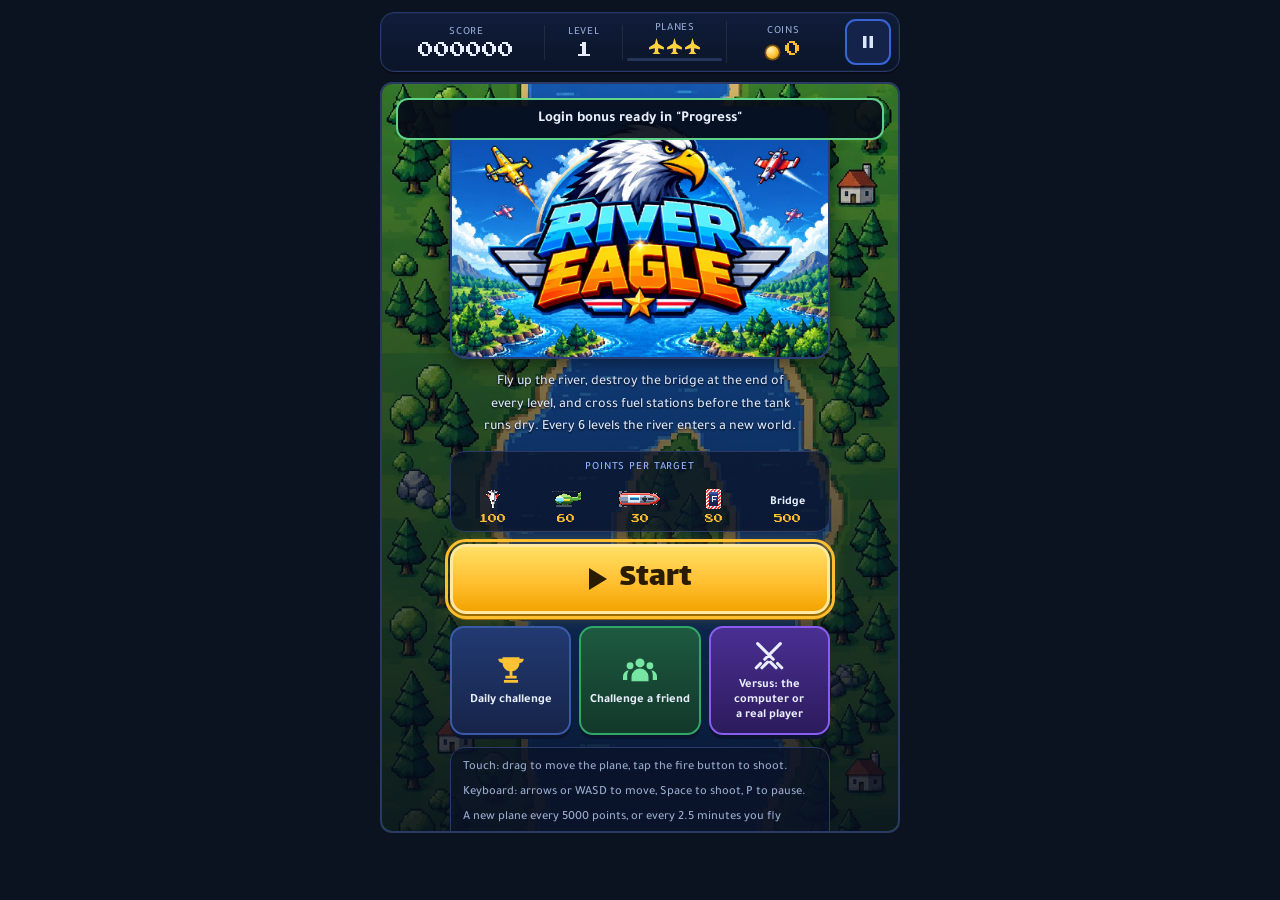
==== commit de3ed45a: "Deploy web build" ====
--- a/index.html
+++ b/index.html
@@ -8,9 +8,9 @@
 <link rel="icon" href="icons/icon-96.webp" type="image/webp">
 <link rel="apple-touch-icon" href="icons/icon-192.webp">
 <title>River Eagle</title>
-  <script type="module" crossorigin src="./assets/main-DNh_MtF8.js"></script>
+  <script type="module" crossorigin src="./assets/main-alLjXHsC.js"></script>
   <link rel="modulepreload" crossorigin href="./assets/music-BtmCLW5T.js">
-  <link rel="stylesheet" crossorigin href="./assets/main-gaomdYbb.css">
+  <link rel="stylesheet" crossorigin href="./assets/main-DGA8ofzw.css">
 </head>
 <body>
 <div id="app" dir="ltr" lang="en">
--- a/assets/main-DGA8ofzw.css
+++ b/assets/main-DGA8ofzw.css
@@ -0,0 +1 @@
+@font-face{font-family:Lalezar;font-style:normal;font-display:swap;font-weight:400;src:url(./lalezar-arabic-400-normal-D6_F3AeY.woff2)format("woff2"),url(./lalezar-arabic-400-normal-BT7j_n2X.woff)format("woff");unicode-range:U+6??,U+750-77F,U+870-88E,U+890-891,U+897-8E1,U+8E3-8FF,U+200C-200E,U+2010-2011,U+204F,U+2E41,U+FB50-FDFF,U+FE70-FE74,U+FE76-FEFC,U+102E0-102FB,U+10E60-10E7E,U+10EC2-10EC4,U+10EFC-10EFF,U+1EE00-1EE03,U+1EE05-1EE1F,U+1EE21-1EE22,U+1EE24,U+1EE27,U+1EE29-1EE32,U+1EE34-1EE37,U+1EE39,U+1EE3B,U+1EE42,U+1EE47,U+1EE49,U+1EE4B,U+1EE4D-1EE4F,U+1EE51-1EE52,U+1EE54,U+1EE57,U+1EE59,U+1EE5B,U+1EE5D,U+1EE5F,U+1EE61-1EE62,U+1EE64,U+1EE67-1EE6A,U+1EE6C-1EE72,U+1EE74-1EE77,U+1EE79-1EE7C,U+1EE7E,U+1EE80-1EE89,U+1EE8B-1EE9B,U+1EEA1-1EEA3,U+1EEA5-1EEA9,U+1EEAB-1EEBB,U+1EEF0-1EEF1}@font-face{font-family:Lalezar;font-style:normal;font-display:swap;font-weight:400;src:url(./lalezar-vietnamese-400-normal-ScipispP.woff2)format("woff2"),url(./lalezar-vietnamese-400-normal-DXhD3tbU.woff)format("woff");unicode-range:U+102-103,U+110-111,U+128-129,U+168-169,U+1A0-1A1,U+1AF-1B0,U+300-301,U+303-304,U+308-309,U+323,U+329,U+1EA0-1EF9,U+20AB}@font-face{font-family:Lalezar;font-style:normal;font-display:swap;font-weight:400;src:url(./lalezar-latin-ext-400-normal-Boaamuqr.woff2)format("woff2"),url(./lalezar-latin-ext-400-normal-Dq4DC2QX.woff)format("woff");unicode-range:U+100-2BA,U+2BD-2C5,U+2C7-2CC,U+2CE-2D7,U+2DD-2FF,U+304,U+308,U+329,U+1D00-1DBF,U+1E00-1E9F,U+1EF2-1EFF,U+2020,U+20A0-20AB,U+20AD-20C0,U+2113,U+2C60-2C7F,U+A720-A7FF}@font-face{font-family:Lalezar;font-style:normal;font-display:swap;font-weight:400;src:url(./lalezar-latin-400-normal-CsH8Qv7g.woff2)format("woff2"),url(./lalezar-latin-400-normal-Bm4W26Zi.woff)format("woff");unicode-range:U+??,U+131,U+152-153,U+2BB-2BC,U+2C6,U+2DA,U+2DC,U+304,U+308,U+329,U+2000-206F,U+20AC,U+2122,U+2191,U+2193,U+2212,U+2215,U+FEFF,U+FFFD}@font-face{font-family:Tajawal;font-style:normal;font-display:swap;font-weight:500;src:url(./tajawal-arabic-500-normal-BZ8ojJNu.woff2)format("woff2"),url(./tajawal-arabic-500-normal-CbVEaYEW.woff)format("woff");unicode-range:U+6??,U+750-77F,U+870-88E,U+890-891,U+897-8E1,U+8E3-8FF,U+200C-200E,U+2010-2011,U+204F,U+2E41,U+FB50-FDFF,U+FE70-FE74,U+FE76-FEFC,U+102E0-102FB,U+10E60-10E7E,U+10EC2-10EC4,U+10EFC-10EFF,U+1EE00-1EE03,U+1EE05-1EE1F,U+1EE21-1EE22,U+1EE24,U+1EE27,U+1EE29-1EE32,U+1EE34-1EE37,U+1EE39,U+1EE3B,U+1EE42,U+1EE47,U+1EE49,U+1EE4B,U+1EE4D-1EE4F,U+1EE51-1EE52,U+1EE54,U+1EE57,U+1EE59,U+1EE5B,U+1EE5D,U+1EE5F,U+1EE61-1EE62,U+1EE64,U+1EE67-1EE6A,U+1EE6C-1EE72,U+1EE74-1EE77,U+1EE79-1EE7C,U+1EE7E,U+1EE80-1EE89,U+1EE8B-1EE9B,U+1EEA1-1EEA3,U+1EEA5-1EEA9,U+1EEAB-1EEBB,U+1EEF0-1EEF1}@font-face{font-family:Tajawal;font-style:normal;font-display:swap;font-weight:500;src:url(./tajawal-latin-500-normal-CoYeBiSI.woff2)format("woff2"),url(./tajawal-latin-500-normal-DU9v6xgj.woff)format("woff");unicode-range:U+??,U+131,U+152-153,U+2BB-2BC,U+2C6,U+2DA,U+2DC,U+304,U+308,U+329,U+2000-206F,U+20AC,U+2122,U+2191,U+2193,U+2212,U+2215,U+FEFF,U+FFFD}@font-face{font-family:Tajawal;font-style:normal;font-display:swap;font-weight:700;src:url(./tajawal-arabic-700-normal-D2-eand5.woff2)format("woff2"),url(./tajawal-arabic-700-normal-9L7Zusdl.woff)format("woff");unicode-range:U+6??,U+750-77F,U+870-88E,U+890-891,U+897-8E1,U+8E3-8FF,U+200C-200E,U+2010-2011,U+204F,U+2E41,U+FB50-FDFF,U+FE70-FE74,U+FE76-FEFC,U+102E0-102FB,U+10E60-10E7E,U+10EC2-10EC4,U+10EFC-10EFF,U+1EE00-1EE03,U+1EE05-1EE1F,U+1EE21-1EE22,U+1EE24,U+1EE27,U+1EE29-1EE32,U+1EE34-1EE37,U+1EE39,U+1EE3B,U+1EE42,U+1EE47,U+1EE49,U+1EE4B,U+1EE4D-1EE4F,U+1EE51-1EE52,U+1EE54,U+1EE57,U+1EE59,U+1EE5B,U+1EE5D,U+1EE5F,U+1EE61-1EE62,U+1EE64,U+1EE67-1EE6A,U+1EE6C-1EE72,U+1EE74-1EE77,U+1EE79-1EE7C,U+1EE7E,U+1EE80-1EE89,U+1EE8B-1EE9B,U+1EEA1-1EEA3,U+1EEA5-1EEA9,U+1EEAB-1EEBB,U+1EEF0-1EEF1}@font-face{font-family:Tajawal;font-style:normal;font-display:swap;font-weight:700;src:url(./tajawal-latin-700-normal-BypgxfGb.woff2)format("woff2"),url(./tajawal-latin-700-normal-CV3bxpHe.woff)format("woff");unicode-range:U+??,U+131,U+152-153,U+2BB-2BC,U+2C6,U+2DA,U+2DC,U+304,U+308,U+329,U+2000-206F,U+20AC,U+2122,U+2191,U+2193,U+2212,U+2215,U+FEFF,U+FFFD}@font-face{font-family:"Press Start 2P";font-style:normal;font-display:swap;font-weight:400;src:url(./press-start-2p-cyrillic-ext-400-normal-CIYZrvmP.woff2)format("woff2"),url([data-uri])format("woff");unicode-range:U+460-52F,U+1C80-1C8A,U+20B4,U+2DE0-2DFF,U+A640-A69F,U+FE2E-FE2F}@font-face{font-family:"Press Start 2P";font-style:normal;font-display:swap;font-weight:400;src:url(./press-start-2p-cyrillic-400-normal-DBn7fddJ.woff2)format("woff2"),url([data-uri])format("woff");unicode-range:U+301,U+400-45F,U+490-491,U+4B0-4B1,U+2116}@font-face{font-family:"Press Start 2P";font-style:normal;font-display:swap;font-weight:400;src:url(./press-start-2p-greek-400-normal-DQfalijU.woff2)format("woff2"),url([data-uri])format("woff");unicode-range:U+370-377,U+37A-37F,U+384-38A,U+38C,U+38E-3A1,U+3A3-3FF}@font-face{font-family:"Press Start 2P";font-style:normal;font-display:swap;font-weight:400;src:url(./press-start-2p-latin-ext-400-normal-DpfYvR5A.woff2)format("woff2"),url(./press-start-2p-latin-ext-400-normal-DBgyq7ky.woff)format("woff");unicode-range:U+100-2BA,U+2BD-2C5,U+2C7-2CC,U+2CE-2D7,U+2DD-2FF,U+304,U+308,U+329,U+1D00-1DBF,U+1E00-1E9F,U+1EF2-1EFF,U+2020,U+20A0-20AB,U+20AD-20C0,U+2113,U+2C60-2C7F,U+A720-A7FF}@font-face{font-family:"Press Start 2P";font-style:normal;font-display:swap;font-weight:400;src:url(./press-start-2p-latin-400-normal-_wFEWmAB.woff2)format("woff2"),url(./press-start-2p-latin-400-normal-KLytu4cr.woff)format("woff");unicode-range:U+??,U+131,U+152-153,U+2BB-2BC,U+2C6,U+2DA,U+2DC,U+304,U+308,U+329,U+2000-206F,U+20AC,U+2122,U+2191,U+2193,U+2212,U+2215,U+FEFF,U+FFFD}:root{--ink:#0b1220;--panel:#131c30;--line:#2a3a64;--text:#e8eefc;--muted:#9aaacc;--amber:#ffbe2e;--amber-deep:#b57f00;--amber-ink:#2a1c00;--good:#5fd38a;--warn:#ffbe2e;--bad:#ff5a4d;--font-display:"Lalezar","Tajawal",system-ui,sans-serif;--font-body:"Tajawal",system-ui,sans-serif;--font-num:"Press Start 2P",ui-monospace,monospace;--lightningcss-light: ;--lightningcss-dark:initial;color-scheme:dark}*{box-sizing:border-box}body{background:var(--ink);color:var(--text);font-family:var(--font-body);padding-top:max(12px,env(safe-area-inset-top,0px));padding-bottom:max(12px,env(safe-area-inset-bottom,0px));padding-left:max(16px,env(safe-area-inset-left,0px));padding-right:max(16px,env(safe-area-inset-right,0px))}#app{flex-direction:column;gap:10px;max-width:440px;margin:0 auto;display:flex}.hud{align-items:center;gap:16px;display:flex}.stat{flex-direction:column;gap:5px;min-width:0;display:flex}.lbl{color:var(--muted);font-size:12px;line-height:1}.num{font-family:var(--font-num);font-variant-numeric:tabular-nums;font-size:14px;line-height:1}.lives{align-items:center;gap:3px;min-height:16px;display:flex}.lives .mult{font-size:11px}.lifebar{background:#26345a;border-radius:2px;width:100%;height:3px;overflow:hidden}.lifebar i{background:var(--good);width:0;height:100%;display:block}.iconbtn{background:var(--panel);border:1.5px solid var(--line);width:38px;height:38px;color:var(--text);cursor:pointer;border-radius:9px;place-items:center;margin-inline-start:auto;display:grid}.iconbtn:focus-visible,.btn:focus-visible,.chip:focus-visible,.fire:focus-visible{outline:3px solid var(--amber);outline-offset:2px}.stage{aspect-ratio:9/13;border:2px solid var(--line);touch-action:none;-webkit-user-select:none;user-select:none;background:#2b63b4;border-radius:12px;position:relative;overflow:hidden}.stage canvas{width:100%;height:100%;image-rendering:pixelated;touch-action:none;display:block}.banner{z-index:2;text-align:center;pointer-events:none;white-space:pre-line;font-family:var(--font-display);color:var(--amber);text-shadow:0 4px #3b2a00,0 0 18px #00000080;opacity:0;font-size:44px;line-height:1.15;position:absolute;top:16%;left:0;right:0}.banner.bad{color:var(--bad)}.banner.show{animation:2.4s ease-out bn}@keyframes bn{0%{opacity:0;transform:translateY(10px)}12%{opacity:1;transform:none}78%{opacity:1}to{opacity:0}}.buffs{z-index:2;pointer-events:none;gap:6px;display:flex;position:absolute;top:10px;left:10px}.buff{color:var(--text);background:#070c18c7;border-radius:999px;padding:3px 9px;font-size:12px;font-weight:700}.buff.s{border:1.5px solid #7fd0ff}.buff.d{border:1.5px solid #f08a24}.gauge{z-index:2;pointer-events:none;background:#070c18b8;border-radius:9px;align-items:center;gap:10px;padding:7px 10px;display:flex;position:absolute;bottom:14px;left:12px;right:98px}.gl{font-size:13px;font-weight:700}.meter{min-width:0;font-family:var(--font-num);color:var(--muted);direction:ltr;flex:1;align-items:center;gap:6px;font-size:9px;display:flex}.bar{background:#0a1020;border:2px solid #4d5e8c;flex:1;height:14px;position:relative;overflow:hidden}.bar i{background:var(--good);width:100%;height:100%;display:block}.bar:after{content:"";background:repeating-linear-gradient(90deg,#0000 0 8px,#0a1020 8px 10px);position:absolute;inset:0}.gauge.mid .bar i{background:var(--warn)}.gauge.low .bar i{background:var(--bad)}.gauge.low{animation:.5s steps(2,end) infinite lowfuel}@keyframes lowfuel{50%{background:#78140fe6}}.fire{z-index:2;color:#fff;width:74px;height:74px;font-family:var(--font-display);touch-action:none;cursor:pointer;background:radial-gradient(circle at 35% 30%,#ff8b6b,#d93a2b);border:3px solid #ffd77a;border-radius:50%;font-size:22px;display:none;position:absolute;bottom:12px;right:12px;box-shadow:0 5px #7d1d14}.fire.on{transform:translateY(3px);box-shadow:0 2px #7d1d14}@media (hover:none) and (pointer:coarse),(any-pointer:coarse){.fire{place-items:center;display:grid}}body.tall .dock .fire{place-items:center;display:grid}.panel{z-index:4;background:#070c18e0;place-items:start center;padding:16px;display:grid;position:absolute;inset:0;overflow:auto}.panel>.card{margin:auto 0}.card{text-align:center;flex-direction:column;align-items:center;gap:12px;width:100%;min-width:0;max-width:330px;display:flex}.card h1,.card h2{font-family:var(--font-display);color:var(--amber);text-shadow:0 4px #6b4a00;text-wrap:balance;margin:0;font-weight:400;line-height:1}.card h1{font-size:60px}.card h2{font-size:42px}.lead{text-wrap:balance;margin:0;font-size:15px;line-height:1.65}.btn{font-family:var(--font-display);background:var(--amber);color:var(--amber-ink);box-shadow:0 4px 0 var(--amber-deep);cursor:pointer;border:0;border-radius:10px;padding:11px 28px;font-size:24px;line-height:1}.btn:active{box-shadow:0 1px 0 var(--amber-deep);transform:translateY(3px)}.opts{flex-wrap:wrap;justify-content:center;gap:8px;display:flex}.chip{font-family:var(--font-body);border:1.5px solid var(--line);background:var(--panel);color:var(--muted);cursor:pointer;border-radius:999px;padding:7px 13px;font-size:13px;font-weight:700}.chip[aria-pressed=true]{color:var(--text);border-color:var(--amber)}.how{color:var(--muted);text-align:start;gap:6px;margin:0;padding:0;font-size:13px;line-height:1.55;list-style:none;display:grid}.legend{flex-direction:column;gap:6px;width:100%;display:flex}.pts{grid-template-columns:repeat(5,1fr);gap:6px;display:grid}.pt{flex-direction:column;justify-content:flex-end;align-items:center;gap:5px;min-height:44px;font-size:12px;font-weight:700;display:flex}.pt img{width:auto;height:20px;image-rendering:pixelated}.pt b{font-family:var(--font-num);color:var(--amber);font-size:9px;font-weight:400}.best{color:var(--muted);align-items:center;gap:10px;margin:0;font-size:13px;display:flex}.best b{font-family:var(--font-num);color:var(--text);font-size:12px;font-weight:400}.result{grid-template-columns:1fr 1fr;gap:10px;width:100%;display:grid}.result div{background:var(--panel);border:1.5px solid var(--line);border-radius:10px;flex-direction:column;align-items:center;gap:7px;min-width:0;padding:10px 6px;display:flex}.result b{font-family:var(--font-num);font-size:14px;font-weight:400}.newbest{font-family:var(--font-display);color:var(--good);margin:0;font-size:24px}.pick{flex-direction:column;align-items:center;gap:6px;width:100%;display:flex}.hof{gap:4px;width:100%;font-size:13px;display:grid}.hofrow{background:var(--panel);text-align:start;border-radius:8px;grid-template-columns:22px 1fr auto 40px;align-items:center;gap:8px;padding:6px 10px;display:grid}.hofrow.me{outline:2px solid var(--amber)}.hofrow .c0{font-family:var(--font-num);color:var(--muted);font-size:10px}.hofrow .c1{text-overflow:ellipsis;white-space:nowrap;font-weight:700;overflow:hidden}.hofrow .c2{font-family:var(--font-num);font-size:11px}.hofrow .c3{color:var(--muted);text-align:end;font-size:12px}.nameform{text-align:start;flex-direction:column;gap:6px;width:100%;display:flex}.nameform .row{gap:8px;display:flex}.nameform input{min-width:0;font-family:var(--font-body);border:1.5px solid var(--line);background:var(--panel);color:var(--text);border-radius:8px;flex:1;padding:8px 10px;font-size:15px}.nameform input:focus-visible{outline:3px solid var(--amber);outline-offset:1px}@media (prefers-reduced-motion:reduce){.gauge.low{animation:none}}html,body{margin:0}body{font-size:14px}[hidden]{display:none!important}img{max-width:100%}html,body{min-height:100%}#app{max-width:520px}.stage{width:min(100%,69.2308vh - 54px);flex:none;width:min(100%,69.2308dvh - 54px);margin-inline:auto}.btn{min-height:48px}.chip{justify-content:center;align-items:center;min-height:44px;padding-inline:16px;display:inline-flex}.iconbtn{width:44px;height:44px}.hud{min-height:44px}.hint{z-index:3;text-align:center;pointer-events:none;border:2px solid var(--amber);color:var(--text);background:#070c18db;border-radius:12px;padding:10px 14px;font-size:16px;font-weight:700;line-height:1.45;position:absolute;top:28%;left:14px;right:14px}.goal{color:var(--amber);margin:0;font-size:14px;font-weight:700;line-height:1.5}.result.three{grid-template-columns:repeat(3,1fr)}.setlist{text-align:start;flex-direction:column;gap:4px;width:100%;display:flex}.setrow{justify-content:space-between;align-items:center;gap:12px;min-height:44px;font-size:14px;font-weight:700;display:flex}.setrow input[type=range]{min-width:0;height:44px;accent-color:var(--amber);background:0 0;flex:0 0 46%}.hintline{margin:0 0 6px;font-weight:400}.switch{cursor:pointer;background:0 0;border:0;flex:none;width:56px;height:44px;position:relative}.switch:before{content:"";inset-inline-start:0;border:1.5px solid var(--line);background:#26345a;border-radius:999px;width:56px;height:28px;position:absolute;top:8px}.switch:after{content:"";top:12px;background:#9aaacc;border-radius:50%;width:20px;height:20px;transition:transform .15s,background .15s;position:absolute;inset-inline-start:4px}.switch[aria-checked=true]:before{background:var(--amber-deep);border-color:var(--amber)}.switch[aria-checked=true]:after{background:#fff;transform:translate(28px)}[dir=rtl] .switch[aria-checked=true]:after{transform:translate(-28px)}.switch:focus-visible{outline:3px solid var(--amber);outline-offset:2px;border-radius:12px}input[type=range]:focus-visible{outline:3px solid var(--amber);outline-offset:2px}.stars{direction:ltr;justify-content:center;gap:10px;font-size:52px;line-height:1;display:flex}.stars .on{color:var(--amber);text-shadow:0 3px #6b4a00}.stars .off{color:#3a4a74}.starlist{text-align:start;gap:6px;width:100%;margin:0;padding:0;font-size:14px;list-style:none;display:grid}.starlist li{background:var(--panel);border-radius:8px;align-items:center;gap:10px;min-height:44px;padding:8px 10px;display:flex}.starlist li b{font-family:var(--font-num);text-align:center;width:1.4em;font-size:12px;font-weight:400}.starlist li.ok b{color:var(--good)}.starlist li.no{color:var(--muted)}.starlist li.no b{color:var(--bad)}body.reduce-fx .gauge.low{animation:none}body.one-hand .fire{display:none!important}.chip[aria-disabled=true]{opacity:.45;cursor:not-allowed}@media (prefers-reduced-motion:reduce){.banner.show{animation-duration:10ms}}.hud{gap:12px}.stat{flex:none}.scorerow{align-items:center;gap:6px;display:flex}.mult{z-index:2;pointer-events:none;font-family:var(--font-num);background:var(--amber);color:var(--amber-ink);box-shadow:0 3px 0 var(--amber-deep);border-radius:8px;padding:6px 8px;font-size:13px;line-height:1;position:absolute;top:10px;right:10px}.coinnum{color:var(--amber)}.pulse{animation:.7s ease-out pulse}@keyframes pulse{0%{filter:brightness(1.6);transform:scale(1.5)}to{filter:none;transform:none}}.buff.m{border:1.5px solid #6fe08c}.buff.t{border:1.5px solid #b79cff}.buffs{flex-wrap:wrap;max-width:75%}.special{z-index:2;color:#fff;min-width:74px;height:44px;font-family:var(--font-display);touch-action:none;cursor:pointer;background:linear-gradient(#5aa8ff,#2b63d9);border:2.5px solid #bfe3ff;border-radius:22px;padding:0 12px;font-size:17px;display:none;position:absolute;bottom:96px;right:12px;box-shadow:0 4px #14388a}.special.empty{filter:grayscale(.9)brightness(.7)}@media (hover:none) and (pointer:coarse){.special:not([hidden]){place-items:center;display:grid}}.coinsline{color:var(--muted);margin:0;font-size:15px}.coinsline b{font-family:var(--font-num);color:var(--amber);margin-inline-start:6px;font-size:14px;font-weight:400}.hgh{font-family:var(--font-display);color:var(--text);align-self:flex-start;margin:6px 0 0;font-size:20px;font-weight:400}.hglist{gap:8px;width:100%;display:grid}.hgrow{background:var(--panel);text-align:start;border:1.5px solid #0000;border-radius:10px;justify-content:space-between;align-items:center;gap:10px;padding:8px 10px;display:flex}.hgrow.on{border-color:var(--amber)}.hginfo{flex-direction:column;gap:3px;min-width:0;display:flex}.hginfo b{font-size:14px}.hginfo .lbl{font-size:12px;line-height:1.4}.hginfo .dim{opacity:.7}.pips{letter-spacing:2px;color:var(--amber);text-align:start;direction:ltr;font-size:12px}.hgrow .chip{flex:none;font-size:12px}.skins{grid-template-columns:repeat(3,1fr);gap:8px;width:100%;display:grid}.skin{border:1.5px solid var(--line);background:var(--panel);min-height:44px;color:var(--text);cursor:pointer;font-family:var(--font-body);border-radius:10px;flex-direction:column;align-items:center;gap:4px;padding:8px 4px;display:flex}.skin canvas{image-rendering:pixelated}.skin .sname{font-size:12px;font-weight:700}.skin .lbl{font-size:11px}.skin.on{border-color:var(--amber)}.skin.locked{opacity:.8}.skin[aria-disabled=true],.hgrow .chip[aria-disabled=true]{opacity:.45;cursor:not-allowed}.btn.alt{color:var(--text);background:#2a3a64;box-shadow:0 4px #17203f}.btn[aria-disabled=true],.chip[aria-disabled=true]{opacity:.5;cursor:not-allowed}.toast{z-index:5;text-align:center;pointer-events:none;border:2px solid var(--good);color:var(--text);background:#070c18eb;border-radius:12px;padding:10px 14px;font-size:15px;font-weight:700;position:absolute;top:14px;left:14px;right:14px}.tabs{flex-wrap:wrap;justify-content:center;gap:6px;display:flex}.tabs .chip[aria-selected=true]{color:var(--text);border-color:var(--amber)}.hofrow.withact{grid-template-columns:22px 1fr auto 40px 32px}.flag{min-width:32px;min-height:32px;color:var(--muted);cursor:pointer;background:0 0;border:0;font-size:16px}.rowmenu{flex-wrap:wrap;justify-content:center;gap:6px;padding:6px 4px;display:flex}.rowmenu .chip{min-height:36px;font-size:12px}.publish{flex-direction:column;align-items:center;gap:6px;display:flex}.logindays{grid-template-columns:repeat(7,1fr);gap:4px;width:100%;display:grid}.lday{background:var(--panel);border:1.5px solid #0000;border-radius:8px;flex-direction:column;align-items:center;gap:3px;padding:6px 2px;font-size:10px;display:flex}.lday .lbl{font-size:10px}.lday b{font-family:var(--font-num);color:var(--amber);font-size:9px;font-weight:400}.lday.got{opacity:.55}.lday.now{border-color:var(--amber)}.bar2{background:#0a1020;border:1.5px solid #3a4a74;border-radius:8px;min-width:120px;height:16px;position:relative;overflow:hidden}.bar2 i{background:var(--good);opacity:.85;position:absolute;inset:0 auto 0 0}.bar2 span{text-align:center;font-size:11px;font-weight:700;line-height:13px;display:block;position:relative}.reward{font-family:var(--font-num);color:var(--amber);flex:none;font-size:11px}.hglist .hginfo{flex:1}.linkbox{width:100%;font-family:var(--font-body);border:1.5px solid var(--line);background:var(--panel);color:var(--text);text-align:start;direction:ltr;border-radius:8px;padding:8px 10px;font-size:12px}body.versus .buffs,body.versus .mult,body.versus #banner,body.versus .hint,body.versus .hud .stat,body.versus .gauge,body.versus .special,body.versus:not(.solo) .fire{display:none!important}body.versus .hud{justify-content:flex-end}.autotog{z-index:2;min-width:92px;height:44px;color:var(--muted);font-family:var(--font-body);touch-action:manipulation;cursor:pointer;background:#070c18d1;border:2.5px solid #5a6a96;border-radius:22px;padding:0 12px;font-size:13px;font-weight:700;display:none;position:absolute;bottom:58px;right:98px}.autotog.on{border-color:var(--good);color:var(--text);background:#14462dd9}@media (hover:none) and (pointer:coarse){.autotog{place-items:center;display:grid}}body.one-hand .autotog,body.versus:not(.solo) .autotog{display:none!important}.seg{flex:none;gap:6px;display:flex}.seg .chip{padding-inline:12px;font-size:12px}.seg .chip[aria-pressed=true]{color:var(--text);border-color:var(--amber)}body.fire-left .fire,body.fire-left .special{left:12px;right:auto}body.fire-left .autotog{left:98px;right:auto}.gauge{flex-direction:column;align-items:center;gap:4px;width:34px;height:min(46%,230px);padding:6px 3px 8px;inset:74px auto auto 8px}.gauge .gl{font-size:10px;line-height:1}.meter{flex-direction:column-reverse;align-items:center;gap:3px;width:100%;height:100%;min-height:0}.bar{flex:1;width:14px;height:auto;min-height:0}.bar i{width:100%;position:absolute;bottom:0;left:0;right:0}.bar:after{background:repeating-linear-gradient(0deg,#0000 0 8px,#0a1020 8px 10px)}body:not(.fire-left) .gauge{left:auto;right:8px}.deck{direction:ltr;flex:1;min-height:0;display:none}body.deck-on .deck{align-items:stretch;gap:10px;padding:10px 2px 14px;display:flex}body:not(.fire-left).deck-on .deck{flex-direction:row-reverse}.deck-side{flex-direction:column;flex:1;justify-content:center;gap:10px;min-width:0;display:flex}body.deck-on .fire{border-radius:22px;flex:1.7;width:auto;height:auto;min-height:88px;font-size:30px;position:static}body.deck-on .special,body.deck-on .autotog{width:100%;min-width:0;height:48px;position:static}body.one-hand .deck,body.versus .deck{display:none!important}.chip.wide{text-align:center;width:100%}.sub{opacity:.85;margin:10px 0 2px;font-size:14px}#overContinue,#leDouble{margin-bottom:8px}#overNoAds{margin:0 auto 8px;display:block}.legal{flex-wrap:wrap;gap:8px;display:flex}.legal .chip{text-decoration:none;display:inline-block}body.tall .fire{width:108px;height:108px;bottom:max(22px,env(safe-area-inset-bottom,0px));font-size:26px}body.tall .special{bottom:150px}body.tall .autotog{min-width:100px;height:48px;bottom:34px;right:132px}body.tall.fire-left .autotog{left:132px;right:auto}.row3{grid-template-columns:repeat(3,1fr);gap:8px;margin:6px 0;display:grid}.row3 .btn{padding-inline:6px}.roomcode{font-family:var(--font-num);letter-spacing:.35em;text-align:center;border:2px dashed var(--amber);direction:ltr;border-radius:12px;margin:8px 0;padding:12px 0 12px .35em;font-size:38px}#duelCode{text-transform:uppercase;text-align:center;letter-spacing:.3em;flex:1;min-width:0}html,body{overflow-x:hidden}input,select,textarea{font-size:16px}.hud{background:linear-gradient(#101d3a,#0b1428);border:1.5px solid #27396f;border-radius:14px;gap:0;padding:6px 8px;box-shadow:inset 0 0 0 1px #ffffff0a,0 2px #00000059}.hud .stat{text-align:center;border-inline-end:1px solid #ffffff14;flex:1;align-items:center;gap:4px;padding:2px 4px}.hud .stat:first-child{flex:1.7}.hud .stat:nth-child(2){flex:.8}.hud .stat:nth-child(3){flex:1.1}.hud .stat:nth-child(4){border-inline-end:none;flex:1.2}.hud .lbl{letter-spacing:.06em;text-transform:uppercase;color:#8fa3d0;font-size:11px}.hud .num{font-size:16px}.hud .coinnum:before{content:"";vertical-align:-2px;background:radial-gradient(circle at 35% 30%,#fff3b0,#ffc233 55%,#b9780a);border-radius:50%;width:13px;height:13px;margin-inline-end:6px;display:inline-block;box-shadow:0 0 0 1.5px #7a4d05}.hud .iconbtn{color:#dbe6ff;background:#14234a;border:2px solid #3865d6;border-radius:11px;flex:none;width:46px;height:46px;margin-inline-start:6px}.lives{justify-content:center}.gauge{background:linear-gradient(#0b1228e6,#080d1ce6);border:1.5px solid #27396f;border-radius:12px}.gauge .gl{color:#dbe6ff;place-items:center;font-size:0;display:grid}.bar{border-color:#3a4f86}.bar i{background:linear-gradient(#43d17a 28%,#ffb300 62%,#e53935 100%);background-size:100% calc(100% / var(--f,1));background-position:bottom;background-repeat:no-repeat}.gauge.mid .bar i,.gauge.low .bar i{background:linear-gradient(#43d17a 28%,#ffb300 62%,#e53935 100%);background-size:100% calc(100% / var(--f,1));background-position:bottom}.dock{z-index:3;direction:ltr;background:linear-gradient(#0e1830f5,#080e1ef5);border:2px solid #2a3f78;border-radius:16px;align-items:center;gap:10px;padding:9px 10px;display:none;position:absolute;bottom:8px;left:8px;right:8px;box-shadow:0 0 0 1px #0000008c,0 0 18px #3c6eff38}body.tall:not(.versus) .dock:not([hidden]){display:flex}body:not(.fire-left) .dock{flex-direction:row-reverse}.dock .dock-fire{flex:none;place-items:center;display:grid}.dock .fire{width:84px;height:84px;margin:0;font-size:22px;position:static}.dock .dock-mid{direction:ltr;flex-direction:column;flex:1;gap:3px;min-width:0;display:flex}.dm-label{letter-spacing:.12em;color:#8fa3d0;text-transform:uppercase;font-size:10px;font-weight:700}.dm-top{justify-content:space-between;align-items:center;gap:6px;min-height:24px;display:flex}.dm-title{color:#f2f6ff;white-space:nowrap;text-overflow:ellipsis;text-transform:uppercase;font-size:13px;font-weight:800;overflow:hidden}.dm-chip .mult{position:static}.dock .cp-bar{background:#1a2748;border:1px solid #2c3f73;border-radius:6px;flex:none;width:100%;height:10px;overflow:hidden}.cp-bar i{background:linear-gradient(#ffd23f,#f5a623);width:0;height:100%;transition:width .25s linear;display:block}.cp-bar i.bridge{background:linear-gradient(#ffa05a,#ff7a2a)}.cp-bar i.boss{background:linear-gradient(#7fe0a2,#3fbf73)}.cp-bar i.boss.p1{background:linear-gradient(#ffd23f,#e0a010)}.cp-bar i.boss.p2{background:linear-gradient(#ff7b6e,#e23d2f)}.dm-nums{font-family:var(--font-num);color:#c3d0ee;letter-spacing:.04em;font-size:11px}.dock .dock-mode{direction:ltr;background:#ffffff0a;border:1px solid #2c3f73;border-radius:12px;flex-direction:column;flex:none;align-items:stretch;gap:5px;padding:7px 8px;display:flex}.seg2{border:1.5px solid #3a4f86;border-radius:9px;display:flex;overflow:hidden}.seg2 button{color:#9db0da;min-height:34px;font:700 11px/1 var(--font-body);letter-spacing:.04em;cursor:pointer;touch-action:manipulation;background:#101a36;border:0;flex:1;padding:0 9px}.seg2 button[aria-pressed=true]{color:#fff;background:linear-gradient(#3d8bff,#2a63d9)}body.tall .autotog,body:not(.tall) .dock-mode,body:not(.tall) .dock{display:none}body.one-hand .dock-mode,body.one-hand .dock .dock-fire{visibility:hidden}body.versus .dock{display:none!important}body.tall .special{min-width:120px;height:50px;font-size:17px;bottom:150px;left:14px;right:auto}body.tall:not(.fire-left) .special{left:auto;right:14px}body.tall .buffs{max-width:48%;inset:auto auto 150px 150px}body.tall:not(.fire-left) .buffs{left:auto;right:150px}.dock .fire{width:76px;height:76px;font-size:20px}.dock{gap:8px;padding:8px 9px}.dock .dock-mode{padding:6px}.seg2 button{min-height:32px;padding:0 7px;font-size:10.5px}.dm-title{font-size:12px}.dm-nums{white-space:nowrap}.dm-top{min-height:18px}body.tall .mult{top:auto;bottom:150px;right:14px}body.tall.fire-left .mult{left:auto;right:14px}body.tall:not(.fire-left) .mult{left:14px;right:auto}.dock{pointer-events:none}.dock .fire,.dock .seg2,.dock .seg2 button,.dock button{pointer-events:auto}body{-webkit-user-select:none;user-select:none;-webkit-touch-callout:none}input,textarea{-webkit-user-select:text;user-select:text}#menu{background:linear-gradient(#070e1e8c 0,#070e1ed1 38%,#070e1eed 100%);display:flex;overflow-y:auto}#menu .card{gap:12px;max-width:360px;margin:auto;padding-block:6px}#menu h1{text-wrap:initial;background:linear-gradient(#b9efff 0,#3d9bff 46%,#ffe27a 54%,#ff8a1f 100%);color:#0000;-webkit-text-stroke:2px #0a1a3a;paint-order:stroke fill;width:min-content;text-shadow:none;filter:drop-shadow(0 4px #0a1a3a);-webkit-background-clip:text;background-clip:text;margin-inline:auto;font-size:68px;line-height:.9}#menu .lead{color:#dbe6ff;text-shadow:0 1px 2px #000;font-size:14px;line-height:1.6}#menu .legend{border:1.5px solid var(--line);background:#0a1228b8;border-radius:14px;padding:10px 8px 8px}#menu .legend .lbl{letter-spacing:.08em;text-transform:uppercase;color:#8fb0ff;font-size:11px}.btn.start{background:linear-gradient(#ffe066 0,#ffbe2e 58%,#f2a300 100%);border:3px solid #ffe9a0;border-radius:16px;justify-content:center;align-items:center;gap:12px;width:100%;min-height:64px;padding:15px 18px;font-size:34px;display:flex;box-shadow:0 6px #9a6a00,0 0 18px #ffbe2e59}.btn.start:active{transform:translateY(4px);box-shadow:0 2px #9a6a00}.btn.start .play{border-style:solid;border-width:11px 0 11px 18px;border-color:transparent transparent transparent var(--amber-ink);width:0;height:0}body[dir=rtl] .btn.start .play,#app[dir=rtl] .btn.start .play{transform:scaleX(-1)}.modes{grid-template-columns:repeat(3,1fr);gap:8px;width:100%;display:grid}.btn.mode{min-height:92px;font-family:var(--font-body);text-wrap:balance;background:linear-gradient(#223a73,#162449);border:2px solid #3a5aa8;border-radius:14px;flex-direction:column;justify-content:center;align-items:center;gap:6px;padding:10px 6px;font-size:12.5px;font-weight:800;line-height:1.2;display:flex;box-shadow:0 4px #0c1530}.btn.mode i{background:50%/contain no-repeat;flex:none;width:34px;height:34px;display:block}.btn.m-friend{background:linear-gradient(#1d5a40,#12382a);border-color:#2fa866}.btn.m-versus{background:linear-gradient(#4a2f93,#2c1b5c);border-color:#8a5cf0}.btn.m-daily i{background-image:url("data:image/svg+xml,%3Csvg xmlns='http://www.w3.org/2000/svg' viewBox='0 0 24 24'%3E%3Cpath fill='%23ffc233' d='M6 3h12v4a6 6 0 0 1-5 5.9V16h3v2H8v-2h3v-3.1A6 6 0 0 1 6 7V3zm-3 1h3v3a3 3 0 0 1-3-3zm18 0a3 3 0 0 1-3 3V4h3zM7 19h10v2H7z'/%3E%3C/svg%3E")}.btn.m-friend i{background-image:url("data:image/svg+xml,%3Csvg xmlns='http://www.w3.org/2000/svg' viewBox='0 0 24 24'%3E%3Cg fill='%2377e6a2'%3E%3Ccircle cx='12' cy='7' r='3.2'/%3E%3Ccircle cx='5' cy='9' r='2.4'/%3E%3Ccircle cx='19' cy='9' r='2.4'/%3E%3Cpath d='M6 20v-3a6 6 0 0 1 12 0v3zM0 19v-2a5 5 0 0 1 4-4.9A8 8 0 0 0 3 17v2zm24 0v-2a5 5 0 0 0-4-4.9A8 8 0 0 1 21 17v2z'/%3E%3C/g%3E%3C/svg%3E")}.btn.m-versus i{background-image:url("data:image/svg+xml,%3Csvg xmlns='http://www.w3.org/2000/svg' viewBox='0 0 24 24'%3E%3Cg fill='none' stroke='%23e8eefc' stroke-width='2.2' stroke-linecap='round'%3E%3Cpath d='M4 4l11 11M20 4L9 15M13 17l4 4M11 17l-4 4M3 21l3-3M21 21l-3-3'/%3E%3C/g%3E%3C/svg%3E")}#menu .pick .lbl{letter-spacing:.08em;text-transform:uppercase;color:#8fb0ff;font-size:11px}#menu .pick{width:100%}#menu .pick .opts{scroll-snap-type:x proximity;scrollbar-width:thin;flex-wrap:nowrap;justify-content:flex-start;gap:8px;width:100%;padding:4px 2px 8px;overflow-x:auto}.chip.wcard{border:2px solid var(--line);scroll-snap-align:start;background:#0a1228cc;border-radius:12px;flex-direction:column;flex:none;align-items:center;gap:5px;width:84px;min-height:0;padding:4px 4px 6px;display:flex}.wcard .wpic{border-radius:8px;width:100%;height:58px;position:relative;box-shadow:inset 0 0 0 1px #ffffff1f}.wcard .wname{color:var(--text);font-size:12px;font-weight:800}.wcard[aria-pressed=true]{border-color:var(--amber);box-shadow:0 0 0 2px #ffbe2e59,0 0 14px #ffbe2e4d}.wcard.locked .wpic{filter:grayscale(.3)brightness(.72)}.wcard.locked .wname{color:var(--muted)}.wcard.locked .wpic:after{content:"";background:url("data:image/svg+xml,%3Csvg xmlns='http://www.w3.org/2000/svg' viewBox='0 0 24 24'%3E%3Cpath fill='%23e8eefc' d='M7 10V8a5 5 0 0 1 10 0v2h1a1 1 0 0 1 1 1v9a1 1 0 0 1-1 1H6a1 1 0 0 1-1-1v-9a1 1 0 0 1 1-1zm2 0h6V8a3 3 0 0 0-6 0z'/%3E%3C/svg%3E") 50%/22px no-repeat;position:absolute;inset:0}#menu .how{border:1.5px solid var(--line);background:#0a1228b8;border-radius:14px;width:100%;padding:10px 12px}#menu .how li{font-size:12.5px}#menu .card{max-width:380px}#menu .hero{aspect-ratio:360/250;width:calc(100% + 32px);margin:-6px -16px 0;position:relative;-webkit-mask-image:linear-gradient(#000 72%,#0000 100%);mask-image:linear-gradient(#000 72%,#0000 100%)}#menu .hero canvas{width:100%;height:100%;image-rendering:pixelated;display:block}#menu .hero:before{content:"";z-index:1;pointer-events:none;background:linear-gradient(#060c1c8c 0,#060c1c00 55%);position:absolute;inset:0}#menu .hero h1{z-index:2;margin:0;font-size:72px;position:absolute;top:12px;left:50%;transform:translate(-50%)}.wcard .wpic{aspect-ratio:84/66;object-fit:cover;width:100%;height:auto;image-rendering:pixelated;border-radius:8px;display:block;position:relative}.wcard.locked{position:relative}.wcard.locked:after{content:"";pointer-events:none;background:url("data:image/svg+xml,%3Csvg xmlns='http://www.w3.org/2000/svg' viewBox='0 0 24 24'%3E%3Cpath fill='%23e8eefc' d='M7 10V8a5 5 0 0 1 10 0v2h1a1 1 0 0 1 1 1v9a1 1 0 0 1-1 1H6a1 1 0 0 1-1-1v-9a1 1 0 0 1 1-1zm2 0h6V8a3 3 0 0 0-6 0z'/%3E%3C/svg%3E") 50%/22px no-repeat;height:calc(100% - 30px);position:absolute;top:4px;left:0;right:0}.wcard.locked .wpic:after{content:none}#menu{background:linear-gradient(180deg,#060c1c1f 0,#060c1c80 42%,#060c1ce0 100%),var(--menu-art,none) center top/cover no-repeat,#0b1220}#menu .hero{-webkit-mask-image:none;mask-image:none}#menu .hero:before{content:none}.wcard .wpic{aspect-ratio:84/78;object-position:center 30%}.sr-only{clip:rect(0 0 0 0);white-space:nowrap;border:0;width:1px;height:1px;margin:-1px;padding:0;position:absolute;overflow:hidden}#menu .hero{aspect-ratio:3/2;border:2px solid #2a3f78;border-radius:16px;width:100%;margin:0;overflow:hidden;box-shadow:0 6px 18px #00000073;-webkit-mask-image:none;mask-image:none}#menu .hero img{object-fit:cover;width:100%;height:100%;display:block}#menu .lead{margin-top:0}
